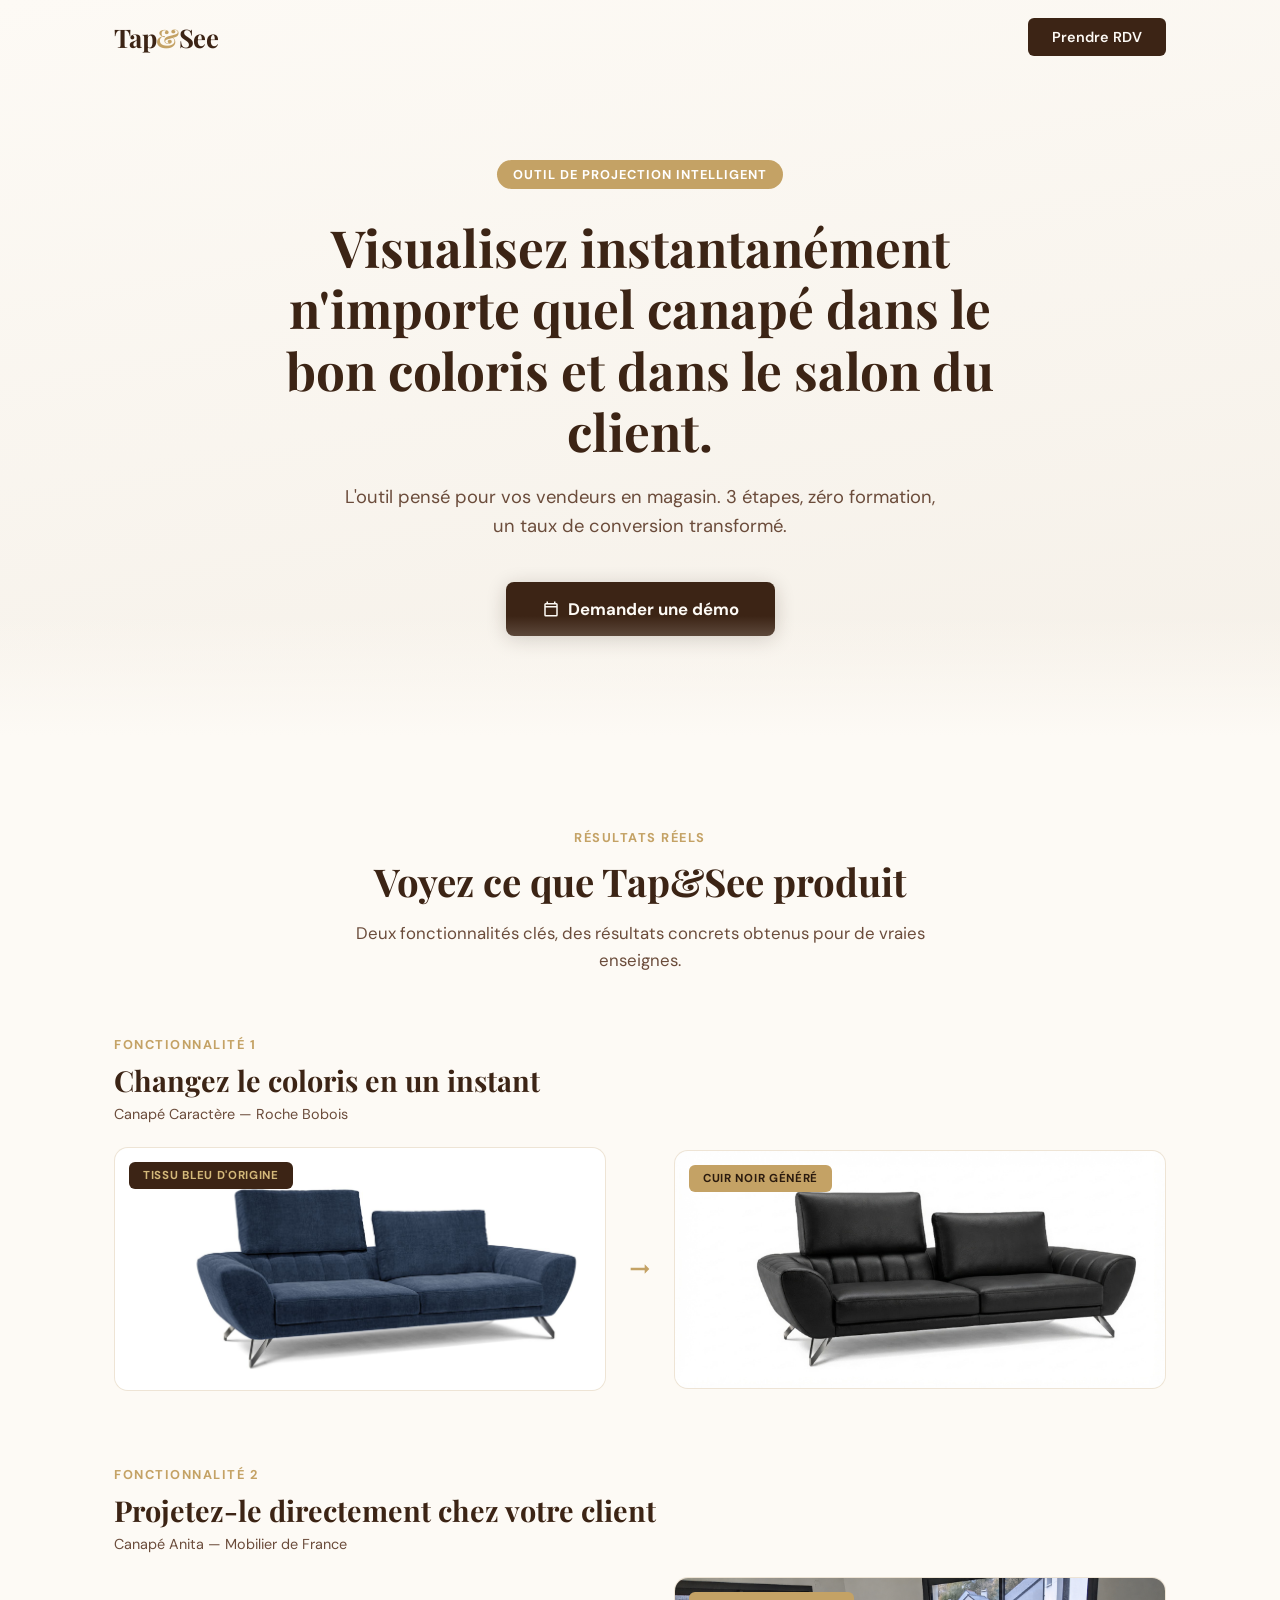
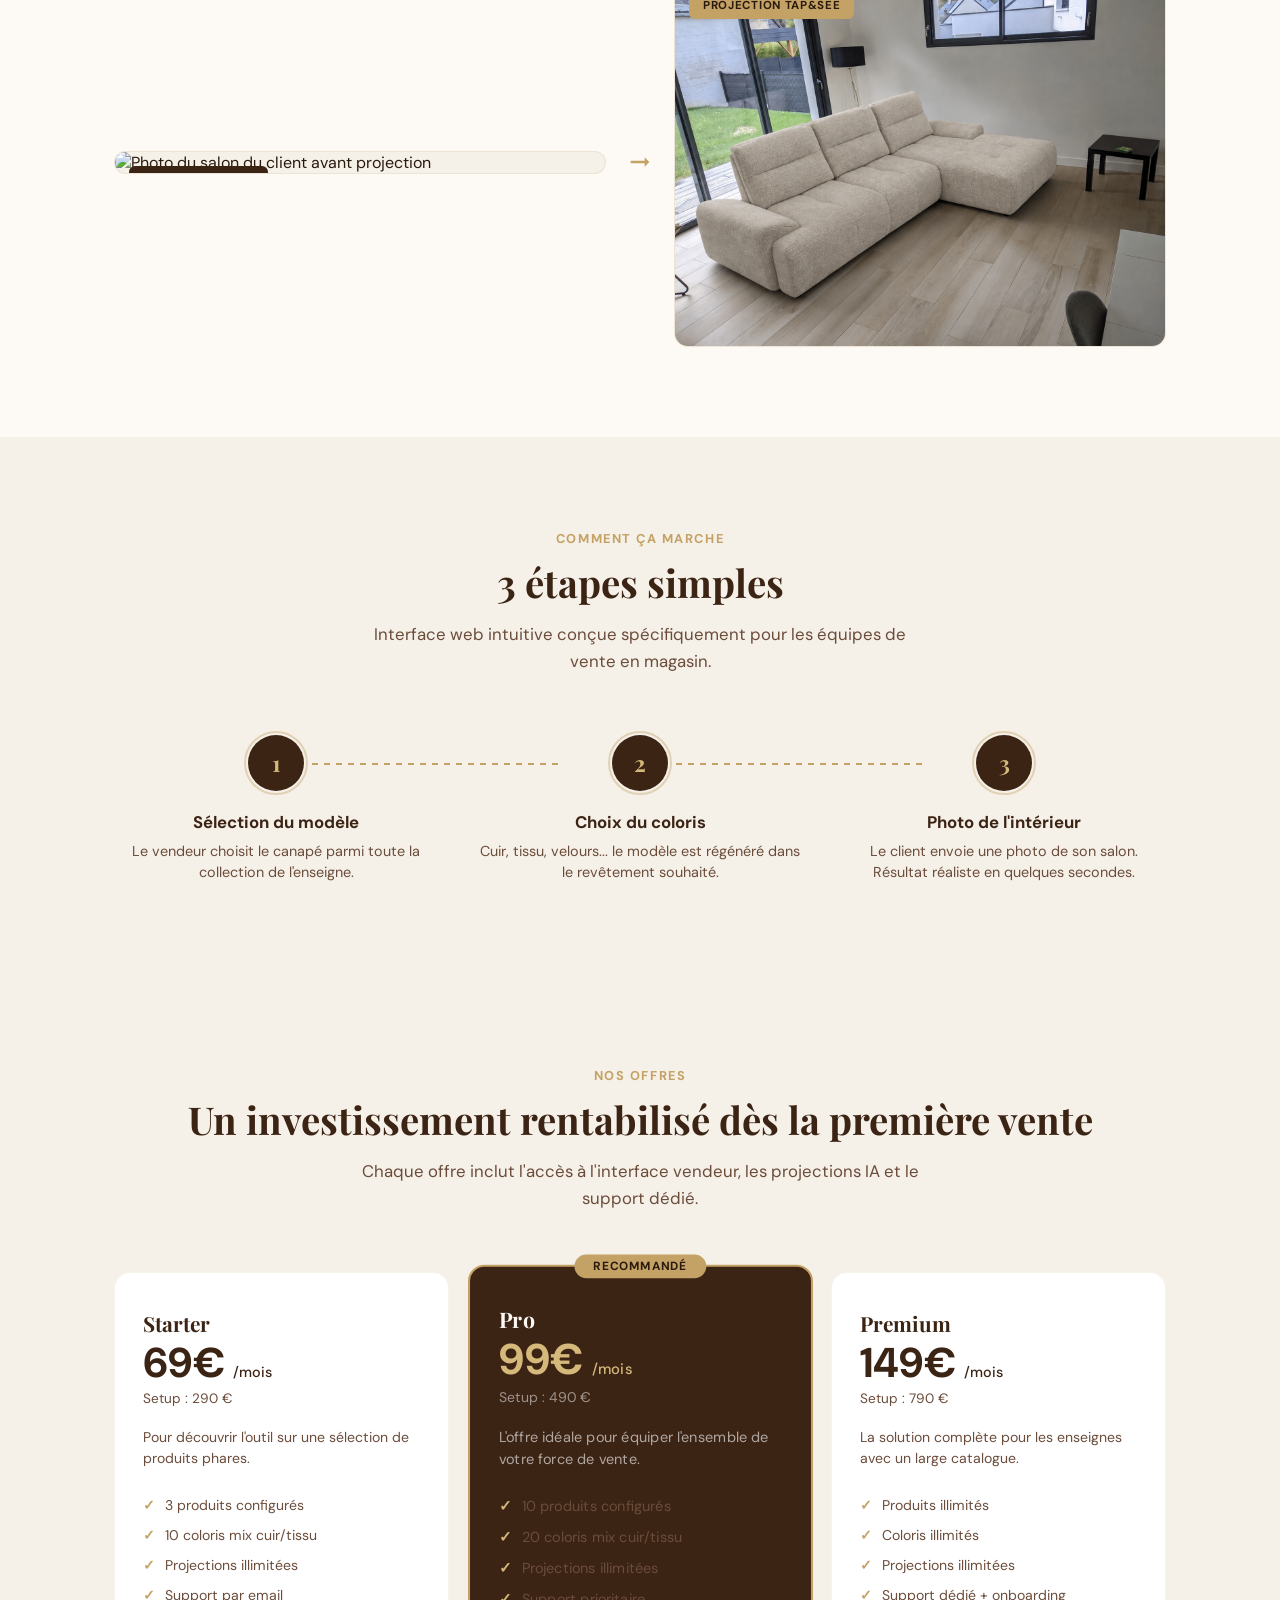
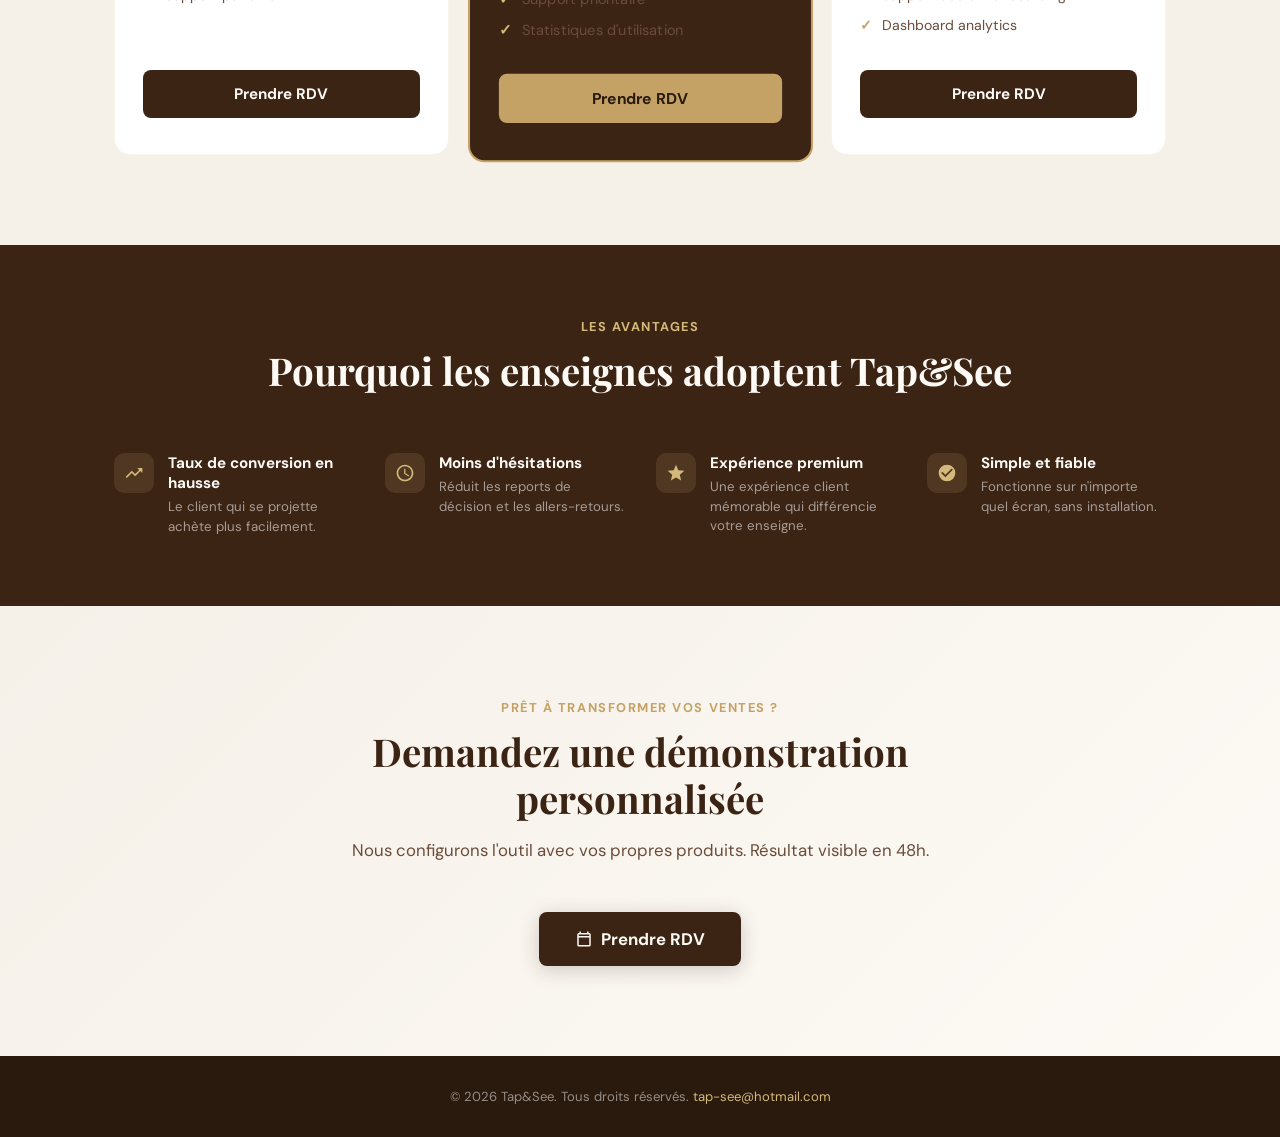
==== index.html @ 858fb3ce "delte arrow" ====
<!DOCTYPE html>
<html lang="fr">
<head>
<meta charset="UTF-8">
<meta name="viewport" content="width=device-width, initial-scale=1.0">
<title>Tap&See — Visualisation canapé en temps réel</title>
<link href="https://fonts.googleapis.com/css2?family=Playfair+Display:wght@400;600;700&family=DM+Sans:wght@400;500;600;700&display=swap" rel="stylesheet">
<style>
*,*::before,*::after{margin:0;padding:0;box-sizing:border-box}
:root{
  --brown-dark:#2A1A0E;
  --brown:#3C2415;
  --brown-mid:#6B4C3B;
  --gold:#C4A265;
  --gold-light:#D4B97A;
  --beige:#F5F0E8;
  --cream:#FDFAF5;
  --white:#fff;
}
html{scroll-behavior:smooth;font-size:16px}
body{font-family:'DM Sans',sans-serif;color:var(--brown-dark);background:var(--cream);overflow-x:hidden}

/* ── UTILITIES ── */
.container{max-width:1100px;margin:0 auto;padding:0 24px}
.reveal{opacity:0;transform:translateY(40px);transition:opacity .7s ease,transform .7s ease}
.reveal.visible{opacity:1;transform:translateY(0)}

/* ── HEADER / NAV ── */
header{position:fixed;top:0;left:0;width:100%;z-index:100;padding:18px 0;transition:background .3s,box-shadow .3s}
header.scrolled{background:rgba(253,250,245,.95);backdrop-filter:blur(8px);box-shadow:0 2px 20px rgba(42,26,14,.08)}
header .container{display:flex;align-items:center;justify-content:space-between}
.logo{font-family:'Playfair Display',serif;font-size:1.6rem;font-weight:700;color:var(--brown);letter-spacing:-.02em}
.logo span{color:var(--gold)}
header .cta-nav{background:var(--brown);color:var(--cream);padding:10px 24px;border-radius:6px;text-decoration:none;font-weight:600;font-size:.9rem;transition:background .25s,transform .25s}
header .cta-nav:hover{background:var(--brown-mid);transform:translateY(-1px)}

/* ── HERO ── */
.hero{padding:160px 0 100px;text-align:center;background:linear-gradient(170deg,var(--cream) 0%,var(--beige) 100%);position:relative;overflow:hidden}
.hero::after{content:'';position:absolute;bottom:0;left:0;width:100%;height:120px;background:linear-gradient(to bottom,transparent,var(--cream))}
.hero h1{font-family:'Playfair Display',serif;font-size:clamp(2rem,5vw,3.2rem);font-weight:700;color:var(--brown);max-width:800px;margin:0 auto 20px;line-height:1.2}
.hero p{font-size:1.15rem;color:var(--brown-mid);max-width:600px;margin:0 auto 40px;line-height:1.6}
.hero .badge{display:inline-block;background:var(--gold);color:var(--white);padding:6px 16px;border-radius:20px;font-size:.8rem;font-weight:700;letter-spacing:.08em;text-transform:uppercase;margin-bottom:28px}
.btn-primary{display:inline-flex;align-items:center;gap:8px;background:var(--brown);color:var(--cream);padding:16px 36px;border-radius:8px;text-decoration:none;font-weight:700;font-size:1.05rem;transition:all .3s;box-shadow:0 4px 20px rgba(42,26,14,.2)}
.btn-primary:hover{background:var(--gold);color:var(--brown-dark);transform:translateY(-2px);box-shadow:0 8px 30px rgba(196,162,101,.3)}
.btn-primary svg{width:18px;height:18px;fill:currentColor}

/* ── SECTION SHARED ── */
section{padding:90px 0}
.section-label{display:inline-block;color:var(--gold);font-weight:700;font-size:.8rem;letter-spacing:.12em;text-transform:uppercase;margin-bottom:12px}
.section-title{font-family:'Playfair Display',serif;font-size:clamp(1.6rem,3.5vw,2.4rem);font-weight:700;color:var(--brown);margin-bottom:16px;line-height:1.2}
.section-subtitle{color:var(--brown-mid);font-size:1.05rem;max-width:580px;line-height:1.6}
.section-head{text-align:center;margin-bottom:60px}
.section-head .section-subtitle{margin:0 auto}

/* ── STEPS ── */
.steps{background:var(--beige)}
.steps-grid{display:grid;grid-template-columns:repeat(auto-fit,minmax(240px,1fr));gap:40px;counter-reset:step}
.step{text-align:center;position:relative}
.step-number{width:56px;height:56px;border-radius:50%;background:var(--brown);color:var(--gold-light);font-family:'Playfair Display',serif;font-size:1.4rem;font-weight:700;display:flex;align-items:center;justify-content:center;margin:0 auto 20px;position:relative}
.step-number::after{content:'';position:absolute;inset:-4px;border-radius:50%;border:2px solid var(--gold);opacity:.4}
.step h3{font-size:1.05rem;font-weight:700;color:var(--brown);margin-bottom:8px}
.step p{color:var(--brown-mid);font-size:.9rem;line-height:1.5}
.step-connector{display:none}
@media(min-width:768px){
  .step-connector{display:block;position:absolute;top:28px;left:calc(50% + 36px);width:calc(100% - 72px);height:2px;background:repeating-linear-gradient(90deg,var(--gold),var(--gold) 6px,transparent 6px,transparent 12px)}
  .step:last-child .step-connector{display:none}
}

/* ── SHOWCASE ── */
.showcase{background:var(--cream)}
.showcase-block{margin-bottom:72px}
.showcase-block:last-child{margin-bottom:0}
.showcase-block-label{display:inline-block;color:var(--gold);font-weight:700;font-size:.8rem;letter-spacing:.12em;text-transform:uppercase;margin-bottom:8px}
.showcase-block-title{font-family:'Playfair Display',serif;font-size:clamp(1.3rem,2.5vw,1.8rem);font-weight:700;color:var(--brown);margin-bottom:6px}
.showcase-block-model{font-size:.9rem;color:var(--brown-mid);margin-bottom:24px}
.showcase-pair{display:grid;grid-template-columns:1fr auto 1fr;gap:0;align-items:center}
@media(max-width:700px){.showcase-pair{grid-template-columns:1fr;gap:16px}}
.showcase-img-wrap{border-radius:14px;overflow:hidden;background:var(--beige);position:relative;border:1px solid rgba(196,162,101,.15)}
.showcase-img-wrap img{width:100%;height:100%;object-fit:cover;display:block}
.showcase-img-wrap .stag{position:absolute;top:14px;left:14px;padding:6px 14px;border-radius:6px;font-size:.72rem;font-weight:700;letter-spacing:.06em;text-transform:uppercase}
.stag.before{background:var(--brown);color:var(--gold-light)}
.stag.after{background:var(--gold);color:var(--brown-dark)}
.showcase-arrow{display:flex;flex-direction:column;align-items:center;justify-content:center;padding:0 20px;color:var(--gold);font-weight:700;font-size:.75rem;letter-spacing:.08em;text-transform:uppercase;gap:6px}
.showcase-arrow svg{width:28px;height:28px;fill:var(--gold)}
@media(max-width:700px){.showcase-arrow{flex-direction:row;padding:0}.showcase-arrow svg{width:20px;height:20px}}

/* ── PRICING ── */
.pricing{background:var(--beige)}
.pricing-grid{display:grid;grid-template-columns:repeat(auto-fit,minmax(280px,1fr));gap:24px;align-items:stretch}
.price-card{background:var(--white);border-radius:16px;padding:36px 28px;border:1px solid rgba(196,162,101,.12);display:flex;flex-direction:column;transition:transform .35s,box-shadow .35s}
.price-card:hover{transform:translateY(-4px);box-shadow:0 12px 40px rgba(42,26,14,.08)}
.price-card.featured{background:var(--brown);color:var(--cream);border:2px solid var(--gold);position:relative;transform:scale(1.03)}
.price-card.featured:hover{transform:scale(1.03) translateY(-4px)}
.price-card.featured .price-tag{color:var(--gold-light)}
.price-card.featured .price-name{color:var(--cream)}
.price-card.featured .price-desc{color:rgba(255,255,255,.6)}
.price-card.featured .price-feat{color:rgba(255,255,255,.8)}
.price-card.featured .price-feat li::before{color:var(--gold-light)}
.price-card.featured .btn-price{background:var(--gold);color:var(--brown-dark)}
.price-card.featured .btn-price:hover{background:var(--gold-light)}
.featured-badge{position:absolute;top:-12px;left:50%;transform:translateX(-50%);background:var(--gold);color:var(--brown-dark);padding:4px 18px;border-radius:20px;font-size:.72rem;font-weight:700;letter-spacing:.08em;text-transform:uppercase;white-space:nowrap}
.price-name{font-family:'Playfair Display',serif;font-size:1.3rem;font-weight:700;color:var(--brown);margin-bottom:6px}
.price-tag{font-size:2.6rem;font-weight:700;color:var(--brown);line-height:1}
.price-tag small{font-size:.9rem;font-weight:500}
.price-setup{font-size:.85rem;color:var(--brown-mid);margin:6px 0 20px}
.price-card.featured .price-setup{color:rgba(255,255,255,.5)}
.price-desc{font-size:.88rem;color:var(--brown-mid);margin-bottom:20px;line-height:1.5}
.price-feat{list-style:none;margin-bottom:28px;flex:1}
.price-feat li{padding:6px 0;font-size:.88rem;color:var(--brown-mid);position:relative;padding-left:22px}
.price-feat li::before{content:'✓';position:absolute;left:0;color:var(--gold);font-weight:700}
.btn-price{display:block;text-align:center;padding:14px;border-radius:8px;background:var(--brown);color:var(--cream);text-decoration:none;font-weight:700;font-size:.95rem;transition:all .25s}
.btn-price:hover{background:var(--brown-mid);transform:translateY(-1px)}

/* ── ADVANTAGES ── */
.advantages{background:var(--brown);color:var(--cream);padding:70px 0}
.adv-grid{display:grid;grid-template-columns:repeat(auto-fit,minmax(220px,1fr));gap:32px}
.adv-item{display:flex;align-items:flex-start;gap:14px}
.adv-icon{width:40px;height:40px;border-radius:10px;background:rgba(196,162,101,.15);display:flex;align-items:center;justify-content:center;flex-shrink:0}
.adv-icon svg{width:20px;height:20px;fill:var(--gold-light)}
.adv-item h4{font-size:.95rem;font-weight:700;color:var(--cream);margin-bottom:4px}
.adv-item p{font-size:.83rem;color:rgba(255,255,255,.55);line-height:1.5}

/* ── FINAL CTA ── */
.final-cta{background:linear-gradient(135deg,var(--beige),var(--cream));text-align:center;padding:90px 0}
.final-cta .section-title{max-width:600px;margin:0 auto 16px}
.final-cta .section-subtitle{margin:0 auto 36px}

/* ── FOOTER ── */
footer{background:var(--brown-dark);color:rgba(255,255,255,.5);text-align:center;padding:32px 0;font-size:.82rem}
footer a{color:var(--gold-light);text-decoration:none}

/* ── FLOATING BTN ── */
.floating-cta{position:fixed;bottom:28px;right:28px;z-index:99;background:var(--gold);color:var(--brown-dark);width:60px;height:60px;border-radius:50%;display:flex;align-items:center;justify-content:center;box-shadow:0 4px 20px rgba(196,162,101,.4);cursor:pointer;transition:transform .3s,box-shadow .3s;text-decoration:none}
.floating-cta:hover{transform:scale(1.1);box-shadow:0 6px 28px rgba(196,162,101,.5)}
.floating-cta svg{width:26px;height:26px;fill:var(--brown-dark)}
.floating-cta .tooltip{position:absolute;right:72px;background:var(--brown);color:var(--cream);padding:8px 16px;border-radius:8px;font-size:.8rem;font-weight:600;white-space:nowrap;opacity:0;pointer-events:none;transition:opacity .3s}
.floating-cta:hover .tooltip{opacity:1}

/* ── RESPONSIVE ── */
@media(max-width:600px){
  section{padding:60px 0}
  .hero{padding:130px 0 70px}
  .pricing-grid{gap:16px}
  .price-card.featured{transform:none}
  .price-card.featured:hover{transform:translateY(-4px)}
  .floating-cta{bottom:18px;right:18px;width:52px;height:52px}
}

/* ── COUNTER ANIMATION ── */
.counter{font-family:'Playfair Display',serif;font-size:2.4rem;font-weight:700;color:var(--gold)}
</style>
</head>
<body>

<!-- HEADER -->
<header id="header">
  <div class="container">
    <div class="logo">Tap<span>&</span>See</div>
    <a href="https://calendar.app.google/vFrF2saRTZQcN5Yn8" target="_blank" class="cta-nav">Prendre RDV</a>
  </div>
</header>

<!-- HERO -->
<section class="hero">
  <div class="container">
    <div class="badge">Outil de projection intelligent</div>
    <h1>Visualisez instantanément n'importe quel canapé dans le bon coloris et dans le salon du client.</h1>
    <p>L'outil pensé pour vos vendeurs en magasin. 3 étapes, zéro formation, un taux de conversion transformé.</p>
    <a href="https://calendar.app.google/vFrF2saRTZQcN5Yn8" target="_blank" class="btn-primary">
      <svg viewBox="0 0 24 24"><path d="M19 4h-1V2h-2v2H8V2H6v2H5a2 2 0 00-2 2v14a2 2 0 002 2h14a2 2 0 002-2V6a2 2 0 00-2-2zm0 16H5V10h14v10zm0-12H5V6h14v2z"/></svg>
      Demander une démo
    </a>
  </div>
</section>

<!-- SHOWCASE -->
<section class="showcase" id="exemple">
  <div class="container">
    <div class="section-head reveal">
      <div class="section-label">Résultats réels</div>
      <h2 class="section-title">Voyez ce que Tap&See produit</h2>
      <p class="section-subtitle">Deux fonctionnalités clés, des résultats concrets obtenus pour de vraies enseignes.</p>
    </div>

    <!-- Bloc 1 — Changement de coloris -->
    <div class="showcase-block reveal">
      <div class="showcase-block-label">Fonctionnalité 1</div>
      <div class="showcase-block-title">Changez le coloris en un instant</div>
      <div class="showcase-block-model">Canapé Caractère — Roche Bobois</div>
      <div class="showcase-pair">
        <div class="showcase-img-wrap">
          <div class="stag before">Tissu bleu d'origine</div>
          <img src="caractere original.png" alt="Canapé Caractère Roche Bobois en tissu bleu marine">
        </div>
        <div class="showcase-arrow">
          <svg viewBox="0 0 24 24"><path d="M16.01 11H4v2h12.01v3L20 12l-3.99-4v3z"/></svg>
        </div>
        <div class="showcase-img-wrap">
          <div class="stag after">Cuir noir généré</div>
          <img src="caractère cuir noir.jpg" alt="Canapé Caractère Roche Bobois transformé en cuir noir par Tap&See">
        </div>
      </div>
    </div>

    <!-- Bloc 2 — Projection salon -->
    <div class="showcase-block reveal">
      <div class="showcase-block-label">Fonctionnalité 2</div>
      <div class="showcase-block-title">Projetez-le directement chez votre client</div>
      <div class="showcase-block-model">Canapé Anita — Mobilier de France</div>
      <div class="showcase-pair">
        <div class="showcase-img-wrap">
          <div class="stag before">Photo du client</div>
          <img src="original-client.jpg" alt="Photo du salon du client avant projection">
        </div>
        <div class="showcase-arrow">
          <svg viewBox="0 0 24 24"><path d="M16.01 11H4v2h12.01v3L20 12l-3.99-4v3z"/></svg>
        </div>
        <div class="showcase-img-wrap">
          <div class="stag after">Projection Tap&See</div>
          <img src="anita-projection.png" alt="Canapé Anita Mobilier de France projeté dans le salon du client par Tap&See">
        </div>
      </div>
    </div>
  </div>
</section>

<!-- STEPS -->
<section class="steps" id="etapes">
  <div class="container">
    <div class="section-head reveal">
      <div class="section-label">Comment ça marche</div>
      <h2 class="section-title">3 étapes simples</h2>
      <p class="section-subtitle">Interface web intuitive conçue spécifiquement pour les équipes de vente en magasin.</p>
    </div>
    <div class="steps-grid">
      <div class="step reveal">
        <div class="step-number">1</div>
        <div class="step-connector"></div>
        <h3>Sélection du modèle</h3>
        <p>Le vendeur choisit le canapé parmi toute la collection de l'enseigne.</p>
      </div>
      <div class="step reveal">
        <div class="step-number">2</div>
        <div class="step-connector"></div>
        <h3>Choix du coloris</h3>
        <p>Cuir, tissu, velours... le modèle est régénéré dans le revêtement souhaité.</p>
      </div>
      <div class="step reveal">
        <div class="step-number">3</div>
        <h3>Photo de l'intérieur</h3>
        <p>Le client envoie une photo de son salon. Résultat réaliste en quelques secondes.</p>
      </div>
    </div>
  </div>
</section>

<!-- PRICING -->
<section class="pricing" id="offres">
  <div class="container">
    <div class="section-head reveal">
      <div class="section-label">Nos offres</div>
      <h2 class="section-title">Un investissement rentabilisé dès la première vente</h2>
      <p class="section-subtitle">Chaque offre inclut l'accès à l'interface vendeur, les projections IA et le support dédié.</p>
    </div>
    <div class="pricing-grid">
      <!-- Starter -->
      <div class="price-card reveal">
        <div class="price-name">Starter</div>
        <div class="price-tag">69€ <small>/mois</small></div>
        <div class="price-setup">Setup : 290 €</div>
        <p class="price-desc">Pour découvrir l'outil sur une sélection de produits phares.</p>
        <ul class="price-feat">
          <li>3 produits configurés</li>
          <li>10 coloris mix cuir/tissu</li>
          <li>Projections illimitées</li>
          <li>Support par email</li>
        </ul>
        <a href="https://calendar.app.google/vFrF2saRTZQcN5Yn8" target="_blank" class="btn-price">Prendre RDV</a>
      </div>
      <!-- Pro -->
      <div class="price-card featured reveal">
        <div class="featured-badge">Recommandé</div>
        <div class="price-name">Pro</div>
        <div class="price-tag">99€ <small>/mois</small></div>
        <div class="price-setup">Setup : 490 €</div>
        <p class="price-desc">L'offre idéale pour équiper l'ensemble de votre force de vente.</p>
        <ul class="price-feat">
          <li>10 produits configurés</li>
          <li>20 coloris mix cuir/tissu</li>
          <li>Projections illimitées</li>
          <li>Support prioritaire</li>
          <li>Statistiques d'utilisation</li>
        </ul>
        <a href="https://calendar.app.google/vFrF2saRTZQcN5Yn8" target="_blank" class="btn-price">Prendre RDV</a>
      </div>
      <!-- Premium -->
      <div class="price-card reveal">
        <div class="price-name">Premium</div>
        <div class="price-tag">149€ <small>/mois</small></div>
        <div class="price-setup">Setup : 790 €</div>
        <p class="price-desc">La solution complète pour les enseignes avec un large catalogue.</p>
        <ul class="price-feat">
          <li>Produits illimités</li>
          <li>Coloris illimités</li>
          <li>Projections illimitées</li>
          <li>Support dédié + onboarding</li>
          <li>Dashboard analytics</li>
        </ul>
        <a href="https://calendar.app.google/vFrF2saRTZQcN5Yn8" target="_blank" class="btn-price">Prendre RDV</a>
      </div>
    </div>
  </div>
</section>

<!-- ADVANTAGES -->
<section class="advantages">
  <div class="container">
    <div class="section-head reveal">
      <div class="section-label" style="color:var(--gold-light)">Les avantages</div>
      <h2 class="section-title" style="color:var(--cream)">Pourquoi les enseignes adoptent Tap&See</h2>
    </div>
    <div class="adv-grid">
      <div class="adv-item reveal">
        <div class="adv-icon"><svg viewBox="0 0 24 24"><path d="M16 6l2.29 2.29-4.88 4.88-4-4L2 16.59 3.41 18l6-6 4 4 6.3-6.29L22 12V6h-6z"/></svg></div>
        <div><h4>Taux de conversion en hausse</h4><p>Le client qui se projette achète plus facilement.</p></div>
      </div>
      <div class="adv-item reveal">
        <div class="adv-icon"><svg viewBox="0 0 24 24"><path d="M11.99 2C6.47 2 2 6.48 2 12s4.47 10 9.99 10C17.52 22 22 17.52 22 12S17.52 2 11.99 2zM12 20c-4.42 0-8-3.58-8-8s3.58-8 8-8 8 3.58 8 8-3.58 8-8 8zm.5-13H11v6l5.25 3.15.75-1.23-4.5-2.67V7z"/></svg></div>
        <div><h4>Moins d'hésitations</h4><p>Réduit les reports de décision et les allers-retours.</p></div>
      </div>
      <div class="adv-item reveal">
        <div class="adv-icon"><svg viewBox="0 0 24 24"><path d="M12 17.27L18.18 21l-1.64-7.03L22 9.24l-7.19-.61L12 2 9.19 8.63 2 9.24l5.46 4.73L5.82 21z"/></svg></div>
        <div><h4>Expérience premium</h4><p>Une expérience client mémorable qui différencie votre enseigne.</p></div>
      </div>
      <div class="adv-item reveal">
        <div class="adv-icon"><svg viewBox="0 0 24 24"><path d="M12 2a10 10 0 100 20 10 10 0 000-20zm-2 15l-5-5 1.41-1.41L10 14.17l7.59-7.59L19 8l-9 9z"/></svg></div>
        <div><h4>Simple et fiable</h4><p>Fonctionne sur n'importe quel écran, sans installation.</p></div>
      </div>
    </div>
  </div>
</section>

<!-- FINAL CTA -->
<section class="final-cta">
  <div class="container reveal">
    <div class="section-label">Prêt à transformer vos ventes ?</div>
    <h2 class="section-title">Demandez une démonstration personnalisée</h2>
    <p class="section-subtitle">Nous configurons l'outil avec vos propres produits. Résultat visible en 48h.</p>
    <a href="https://calendar.app.google/vFrF2saRTZQcN5Yn8" target="_blank" class="btn-primary" style="margin-top:12px">
      <svg viewBox="0 0 24 24"><path d="M19 4h-1V2h-2v2H8V2H6v2H5a2 2 0 00-2 2v14a2 2 0 002 2h14a2 2 0 002-2V6a2 2 0 00-2-2zm0 16H5V10h14v10zm0-12H5V6h14v2z"/></svg>
      Prendre RDV
    </a>
  </div>
</section>

<!-- FOOTER -->
<footer>
  <div class="container">
    <p>© 2026 Tap&See. Tous droits réservés. <a href="mailto:tap-see@hotmail.com">tap-see@hotmail.com</a></p>
  </div>
</footer>

<!-- FLOATING CTA -->
<a href="https://calendar.app.google/vFrF2saRTZQcN5Yn8" target="_blank" class="floating-cta" id="floatingCta">
  <svg viewBox="0 0 24 24"><path d="M19 4h-1V2h-2v2H8V2H6v2H5a2 2 0 00-2 2v14a2 2 0 002 2h14a2 2 0 002-2V6a2 2 0 00-2-2zm0 16H5V10h14v10zm-7-7h5v5h-5v-5z"/></svg>
  <span class="tooltip">Prendre RDV</span>
</a>

<script>
// ── Header scroll effect ──
const header = document.getElementById('header');
window.addEventListener('scroll', () => {
  header.classList.toggle('scrolled', window.scrollY > 40);
});

// ── Reveal on scroll ──
const revealEls = document.querySelectorAll('.reveal');
const revealObserver = new IntersectionObserver((entries) => {
  entries.forEach((entry, i) => {
    if (entry.isIntersecting) {
      setTimeout(() => entry.target.classList.add('visible'), i * 80);
      revealObserver.unobserve(entry.target);
    }
  });
}, { threshold: 0.15 });
revealEls.forEach(el => revealObserver.observe(el));

// ── Floating CTA show after scroll ──
const floatingCta = document.getElementById('floatingCta');
floatingCta.style.opacity = '0';
floatingCta.style.transform = 'scale(0.7)';
floatingCta.style.transition = 'opacity .4s, transform .4s';
window.addEventListener('scroll', () => {
  if (window.scrollY > 500) {
    floatingCta.style.opacity = '1';
    floatingCta.style.transform = 'scale(1)';
  } else {
    floatingCta.style.opacity = '0';
    floatingCta.style.transform = 'scale(0.7)';
  }
});
</script>
</body>
</html>
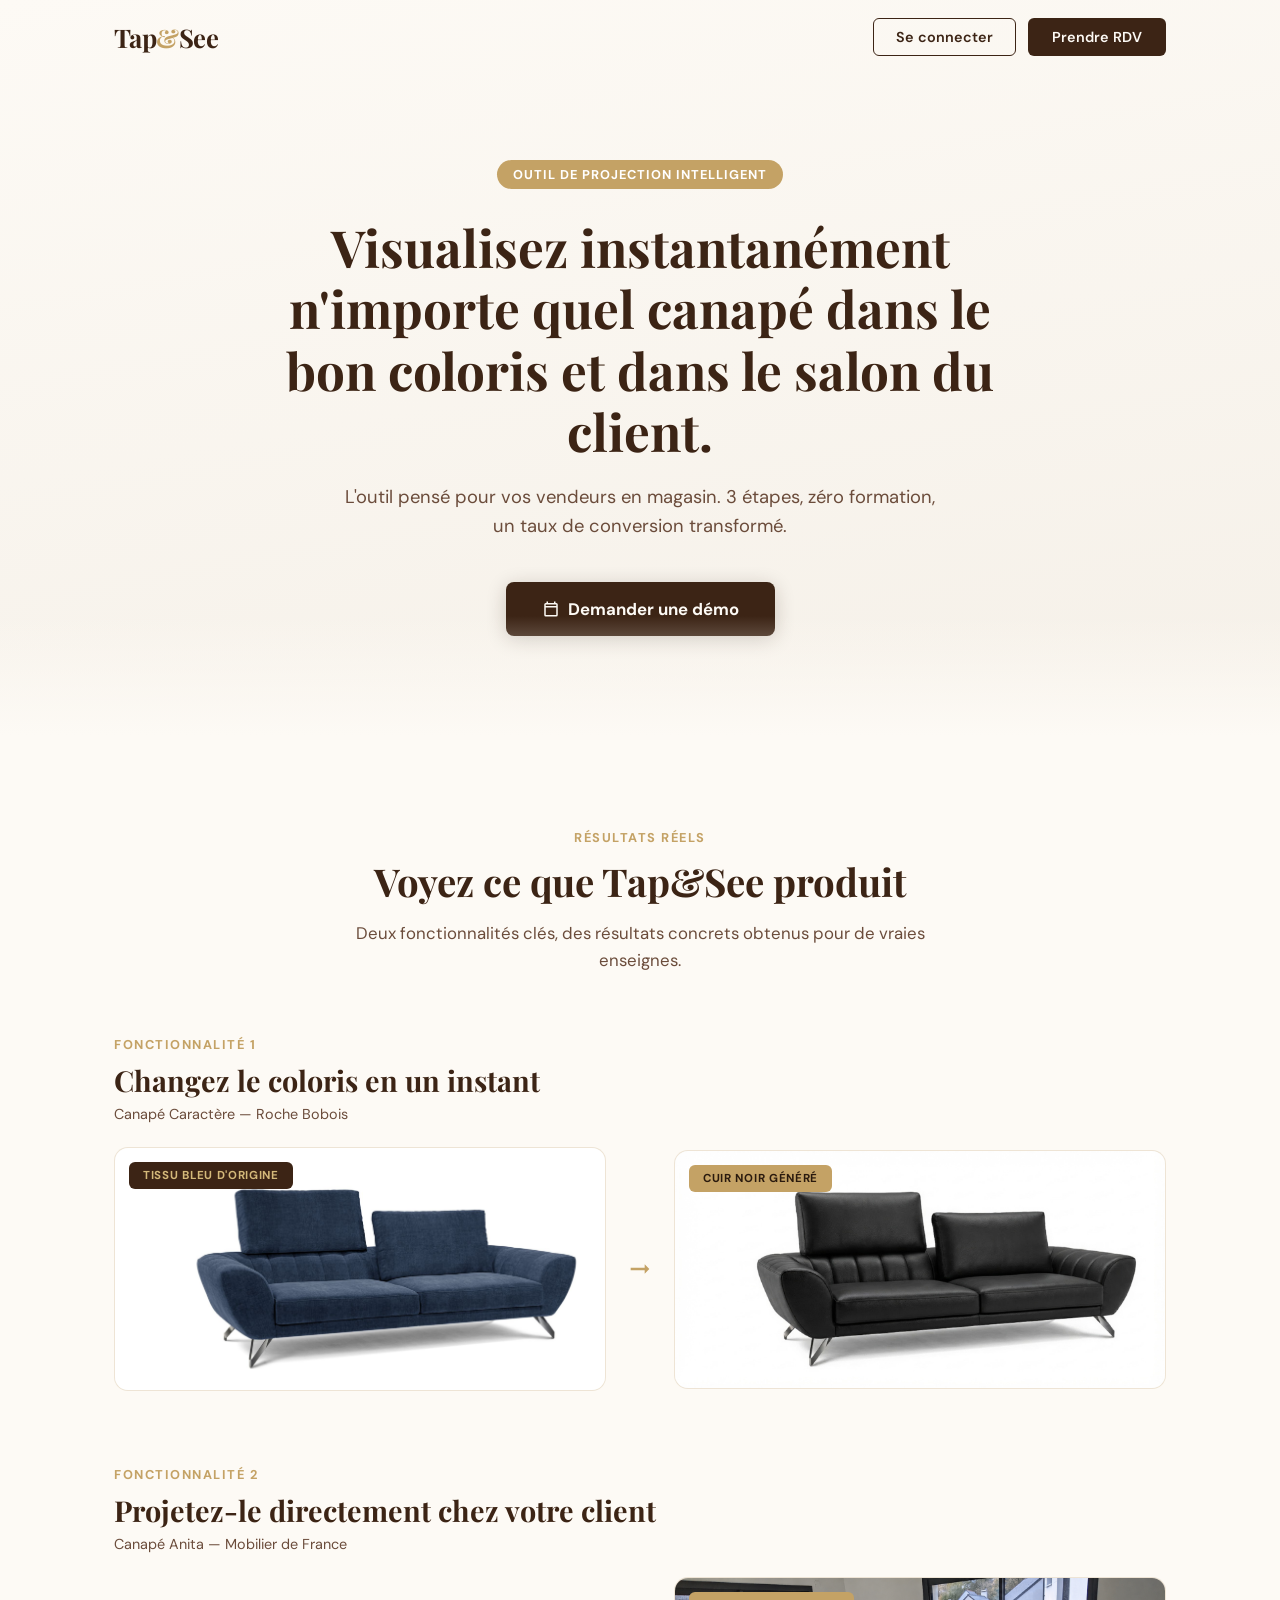
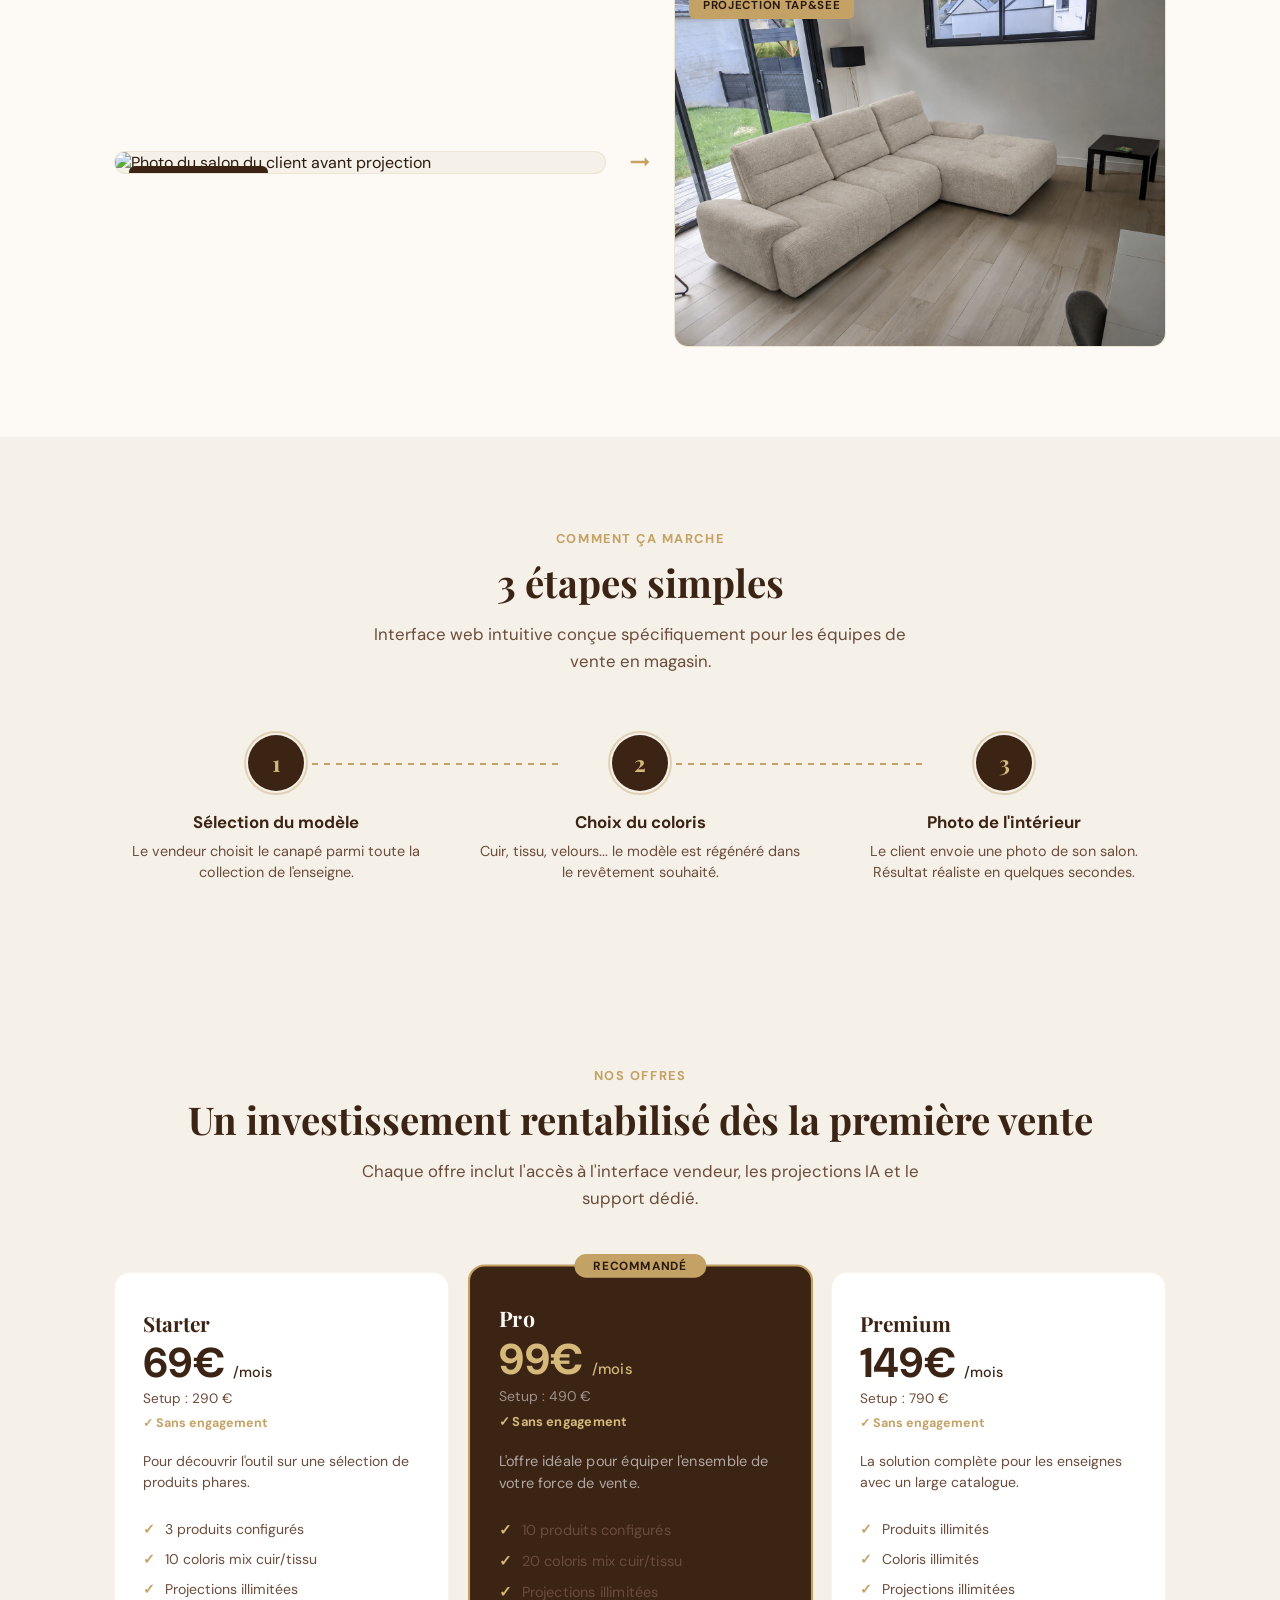
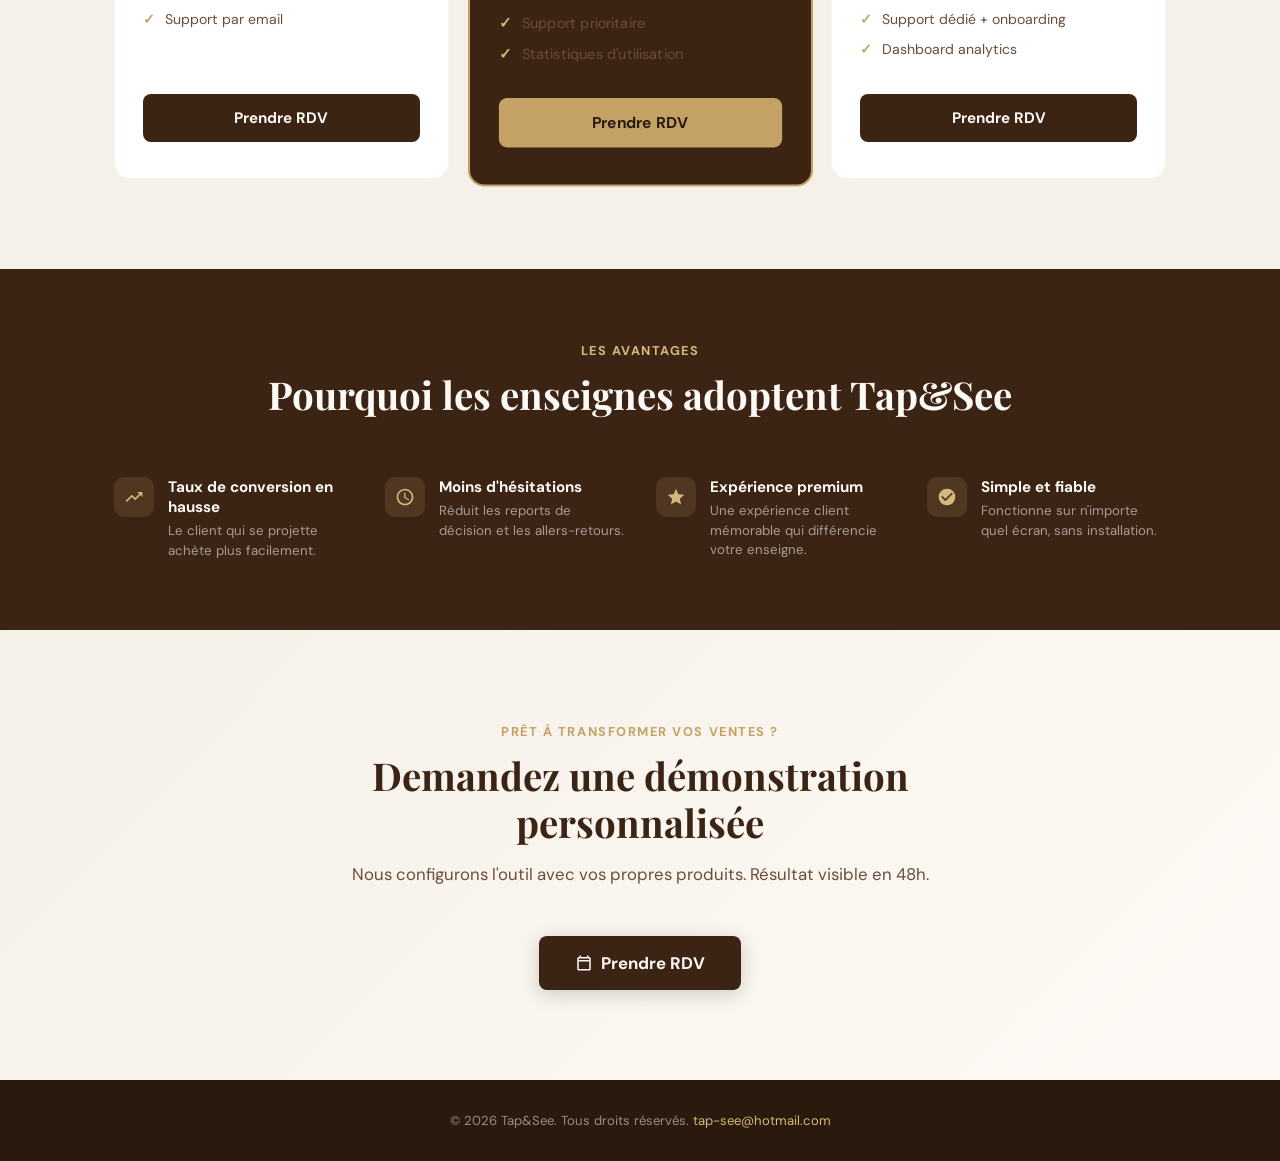
==== commit fe18f487: "adding button login" ====
--- a/index.html
+++ b/index.html
@@ -31,6 +31,9 @@
 header .container{display:flex;align-items:center;justify-content:space-between}
 .logo{font-family:'Playfair Display',serif;font-size:1.6rem;font-weight:700;color:var(--brown);letter-spacing:-.02em}
 .logo span{color:var(--gold)}
+header .nav-actions{display:flex;align-items:center;gap:12px}
+header .cta-login{border:1.5px solid var(--brown);color:var(--brown);padding:9px 22px;border-radius:6px;text-decoration:none;font-weight:600;font-size:.9rem;transition:background .25s,color .25s,transform .25s;background:transparent}
+header .cta-login:hover{background:var(--brown);color:var(--cream);transform:translateY(-1px)}
 header .cta-nav{background:var(--brown);color:var(--cream);padding:10px 24px;border-radius:6px;text-decoration:none;font-weight:600;font-size:.9rem;transition:background .25s,transform .25s}
 header .cta-nav:hover{background:var(--brown-mid);transform:translateY(-1px)}
 
@@ -102,8 +105,10 @@
 .price-name{font-family:'Playfair Display',serif;font-size:1.3rem;font-weight:700;color:var(--brown);margin-bottom:6px}
 .price-tag{font-size:2.6rem;font-weight:700;color:var(--brown);line-height:1}
 .price-tag small{font-size:.9rem;font-weight:500}
-.price-setup{font-size:.85rem;color:var(--brown-mid);margin:6px 0 20px}
+.price-setup{font-size:.85rem;color:var(--brown-mid);margin:6px 0 8px}
 .price-card.featured .price-setup{color:rgba(255,255,255,.5)}
+.price-no-commit{font-size:.78rem;color:var(--gold);font-weight:700;margin-bottom:20px;display:flex;align-items:center;gap:4px}
+.price-card.featured .price-no-commit{color:var(--gold-light)}
 .price-desc{font-size:.88rem;color:var(--brown-mid);margin-bottom:20px;line-height:1.5}
 .price-feat{list-style:none;margin-bottom:28px;flex:1}
 .price-feat li{padding:6px 0;font-size:.88rem;color:var(--brown-mid);position:relative;padding-left:22px}
@@ -156,7 +161,10 @@
 <header id="header">
   <div class="container">
     <div class="logo">Tap<span>&</span>See</div>
-    <a href="https://calendar.app.google/vFrF2saRTZQcN5Yn8" target="_blank" class="cta-nav">Prendre RDV</a>
+    <div class="nav-actions">
+      <a href="https://tap-see-app.pages.dev/" target="_blank" class="cta-login">Se connecter</a>
+      <a href="https://calendar.app.google/vFrF2saRTZQcN5Yn8" target="_blank" class="cta-nav">Prendre RDV</a>
+    </div>
   </div>
 </header>
 
@@ -268,6 +276,7 @@
         <div class="price-name">Starter</div>
         <div class="price-tag">69€ <small>/mois</small></div>
         <div class="price-setup">Setup : 290 €</div>
+        <div class="price-no-commit">✓ Sans engagement</div>
         <p class="price-desc">Pour découvrir l'outil sur une sélection de produits phares.</p>
         <ul class="price-feat">
           <li>3 produits configurés</li>
@@ -283,6 +292,7 @@
         <div class="price-name">Pro</div>
         <div class="price-tag">99€ <small>/mois</small></div>
         <div class="price-setup">Setup : 490 €</div>
+        <div class="price-no-commit">✓ Sans engagement</div>
         <p class="price-desc">L'offre idéale pour équiper l'ensemble de votre force de vente.</p>
         <ul class="price-feat">
           <li>10 produits configurés</li>
@@ -298,6 +308,7 @@
         <div class="price-name">Premium</div>
         <div class="price-tag">149€ <small>/mois</small></div>
         <div class="price-setup">Setup : 790 €</div>
+        <div class="price-no-commit">✓ Sans engagement</div>
         <p class="price-desc">La solution complète pour les enseignes avec un large catalogue.</p>
         <ul class="price-feat">
           <li>Produits illimités</li>
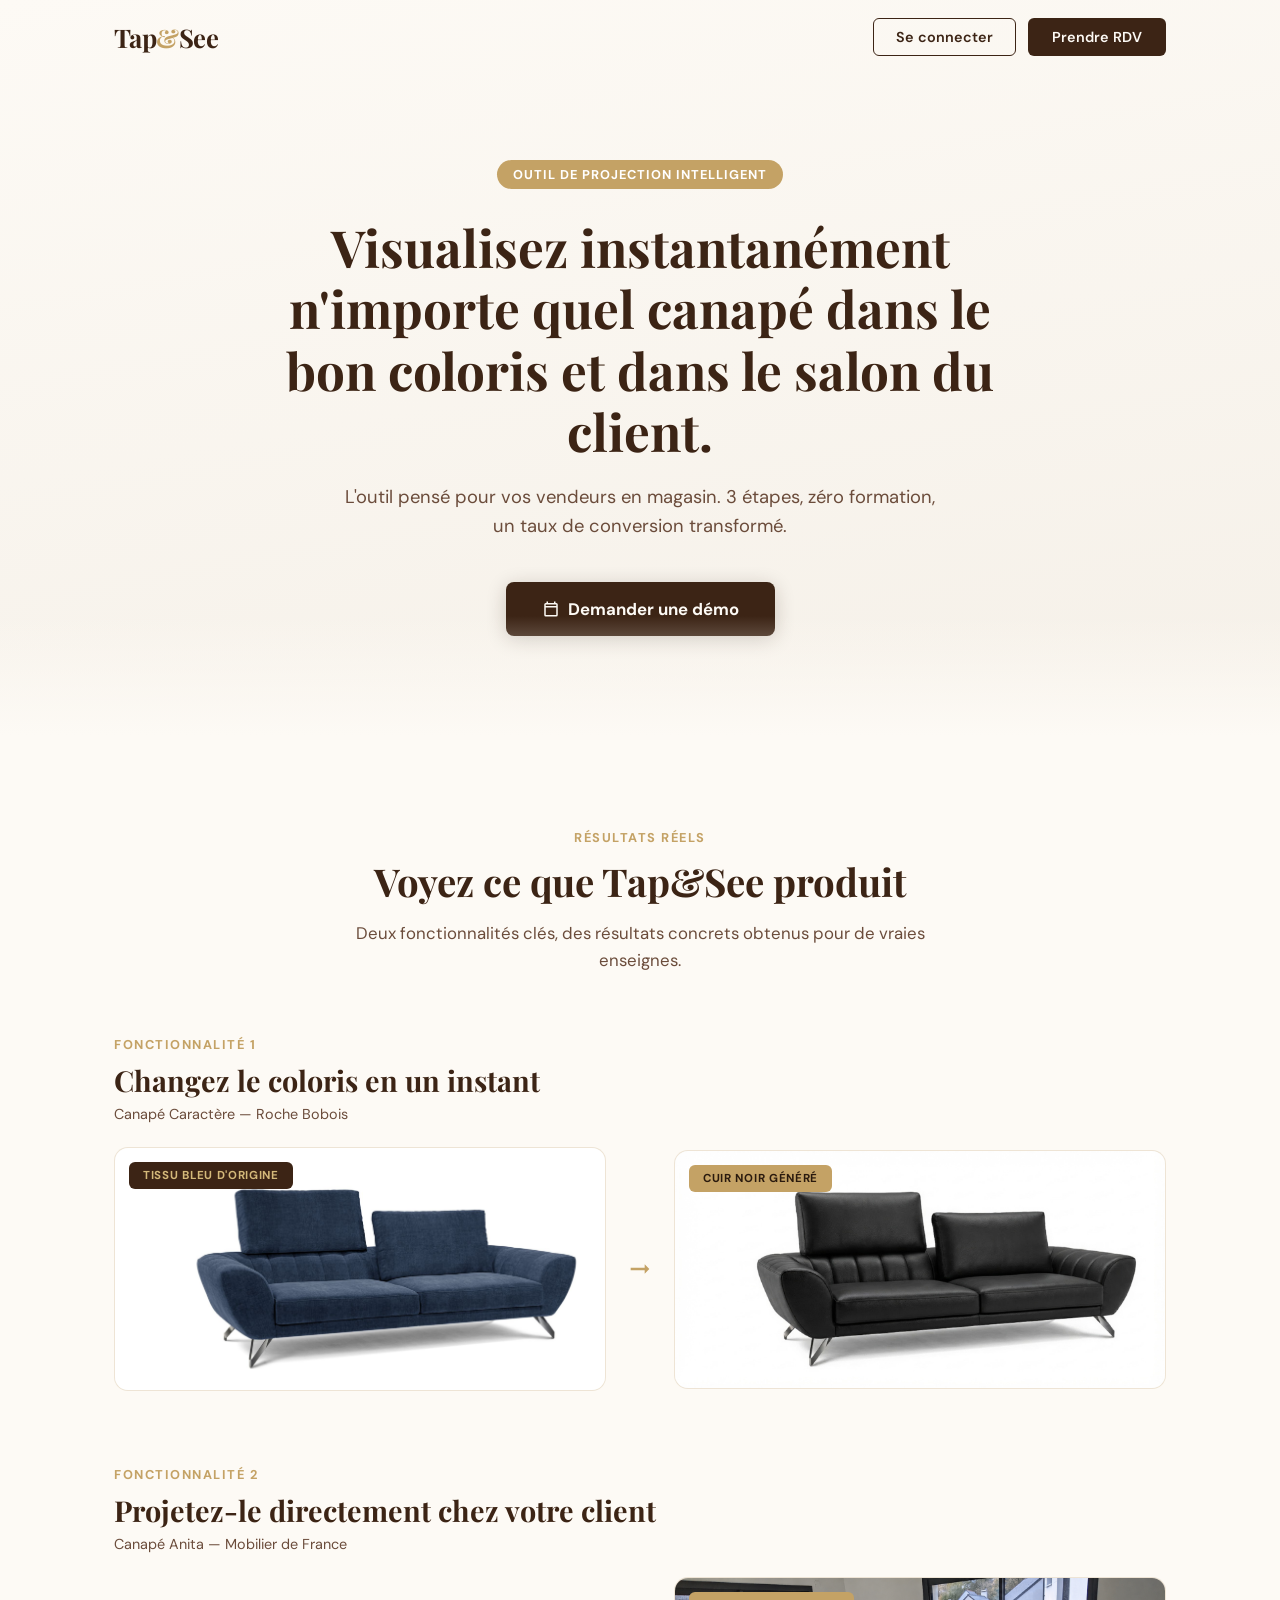
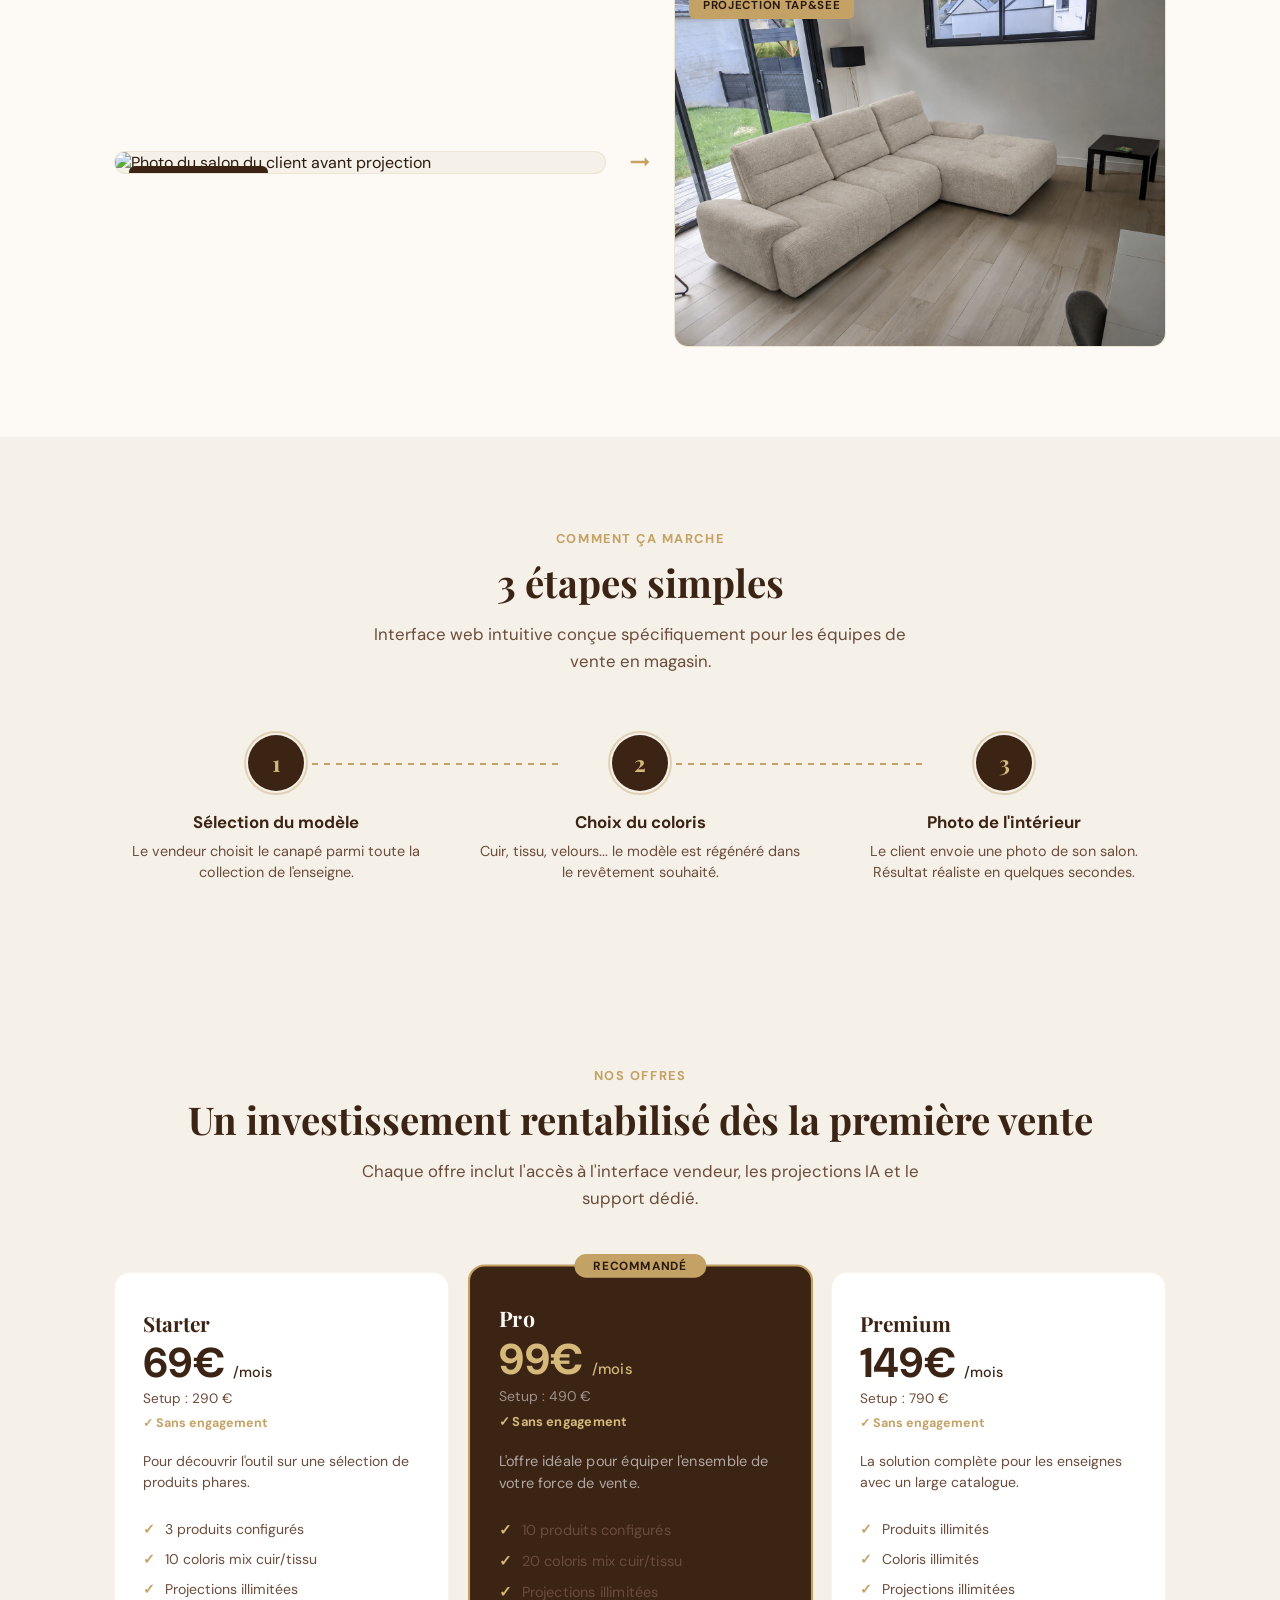
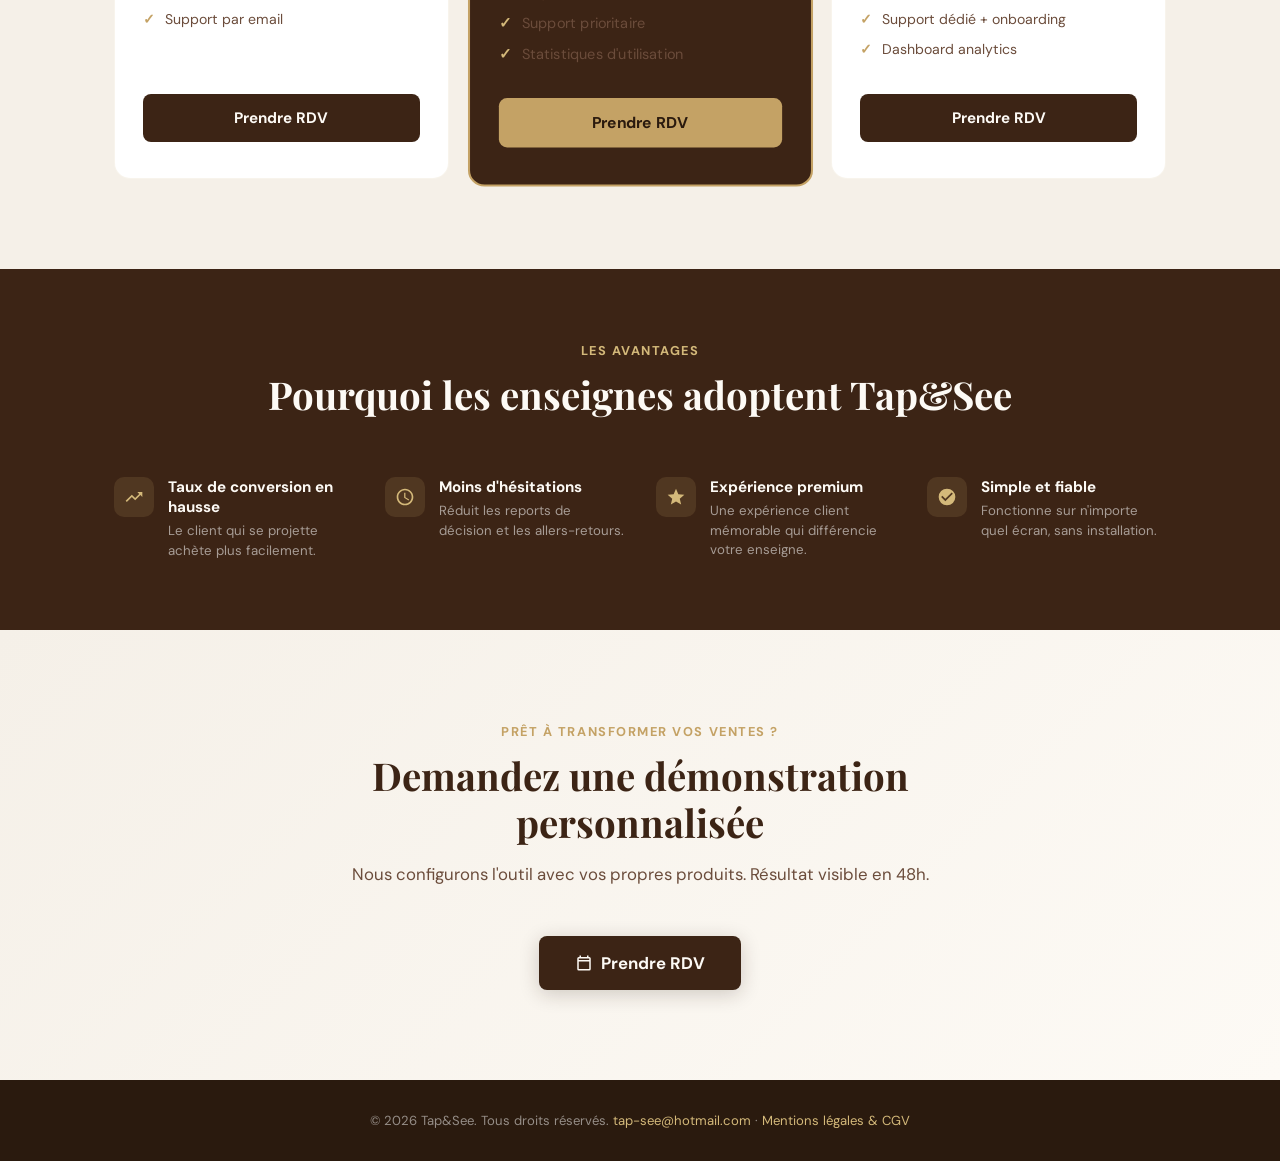
==== commit d98bb4fa: "adding cgv" ====
--- a/index.html
+++ b/index.html
@@ -367,7 +367,7 @@
 <!-- FOOTER -->
 <footer>
   <div class="container">
-    <p>© 2026 Tap&See. Tous droits réservés. <a href="mailto:tap-see@hotmail.com">tap-see@hotmail.com</a></p>
+    <p>© 2026 Tap&See. Tous droits réservés. <a href="mailto:tap-see@hotmail.com">tap-see@hotmail.com</a> · <a href="mentions-legales.html">Mentions légales & CGV</a></p>
   </div>
 </footer>
 
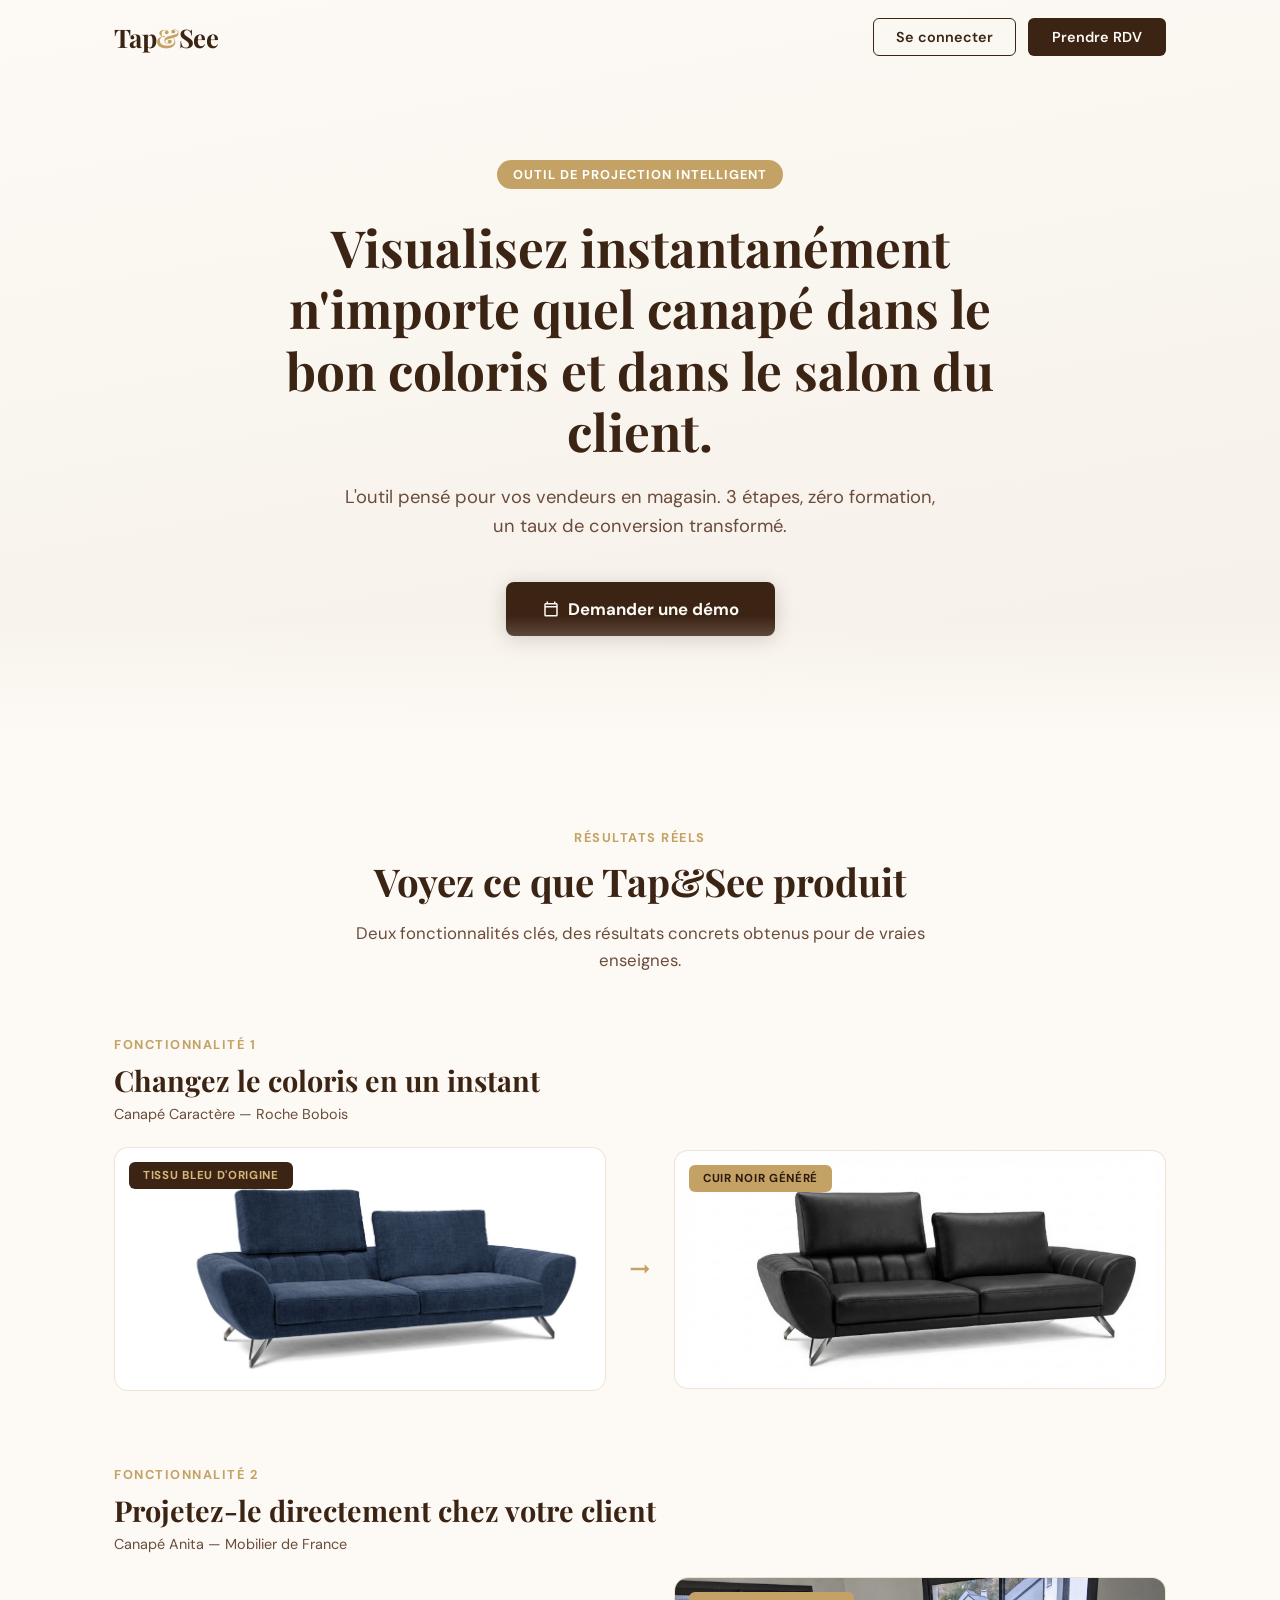
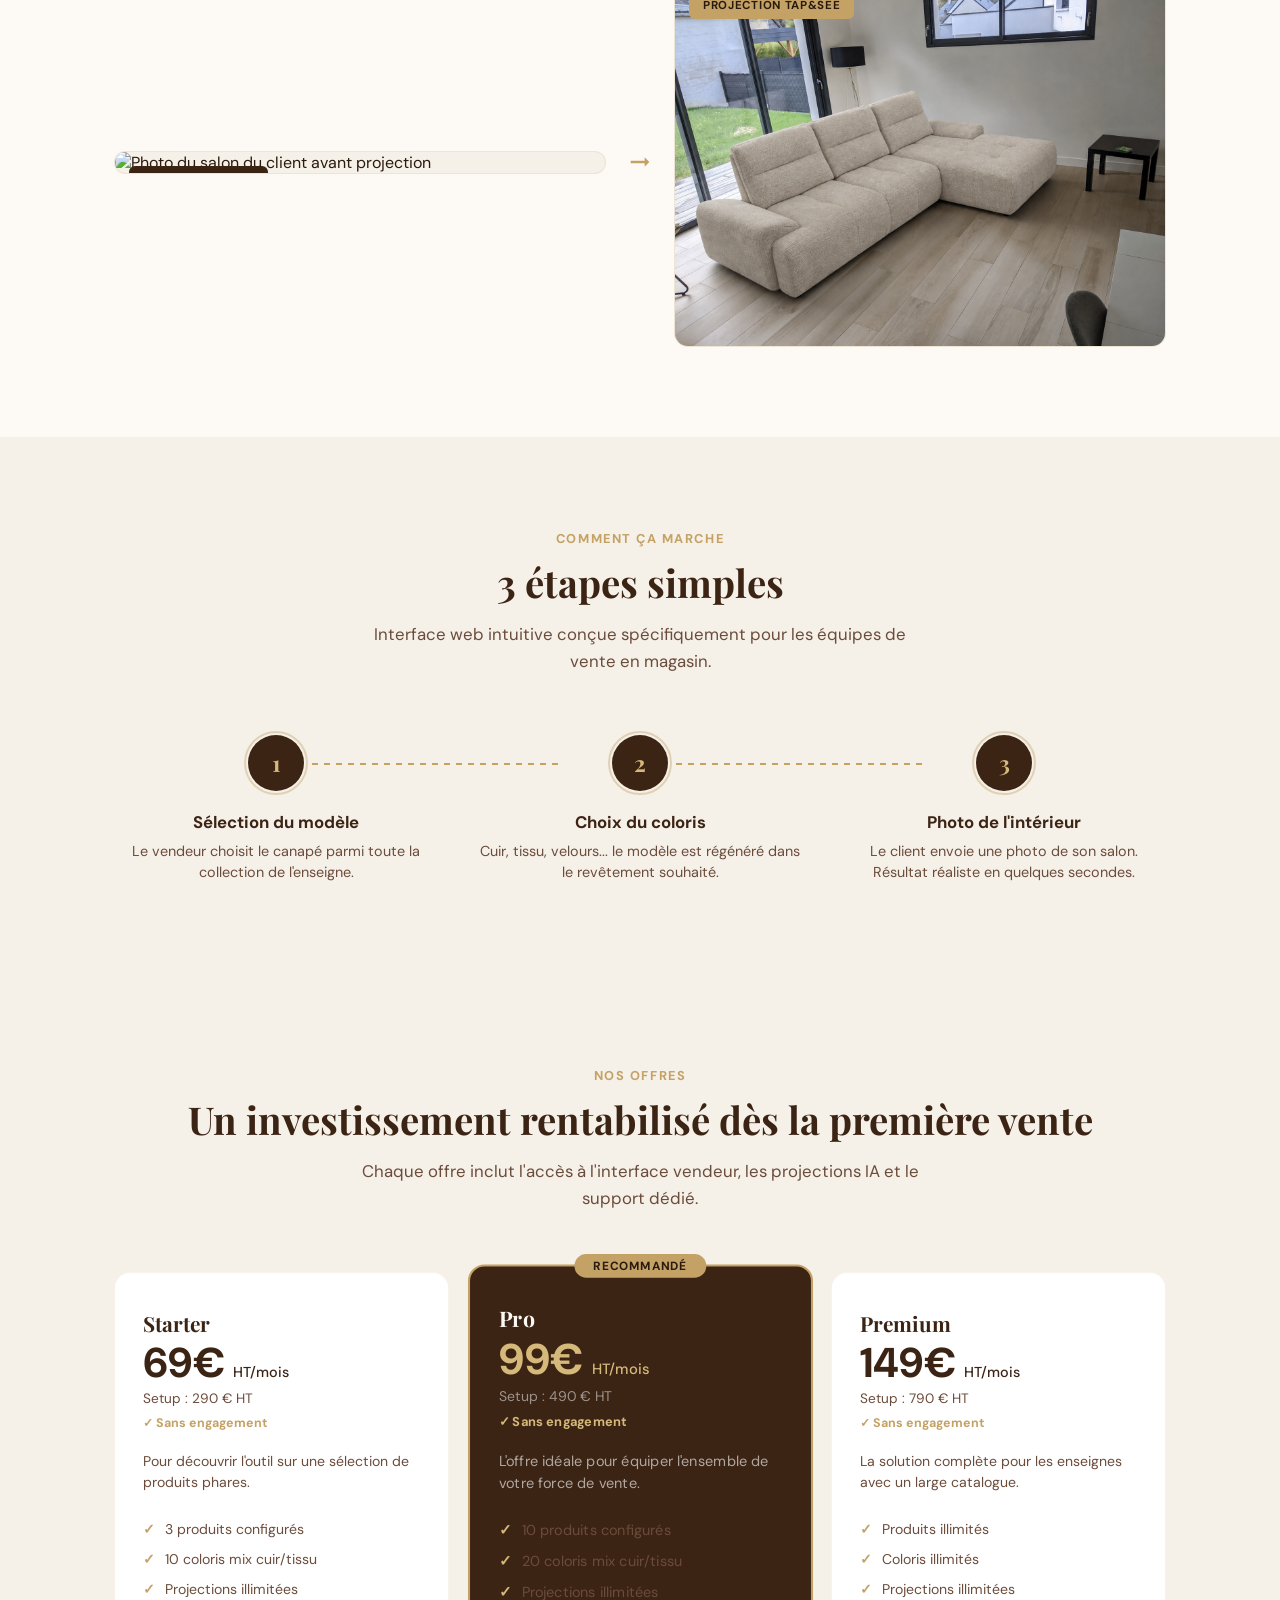
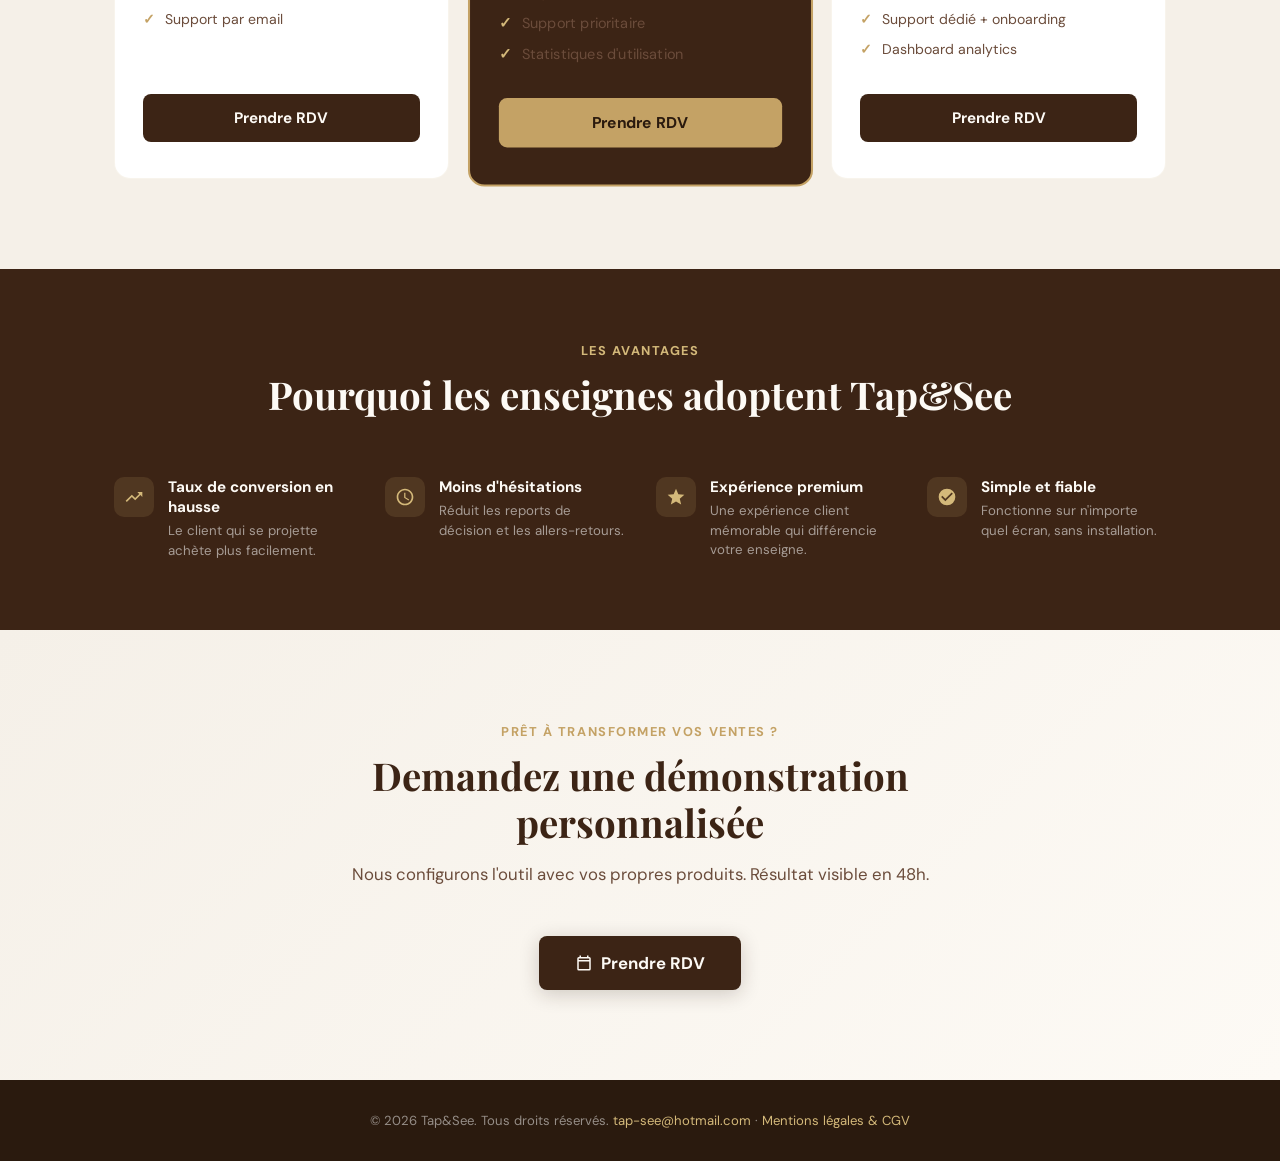
==== commit 418e1b38: "adding ht" ====
--- a/index.html
+++ b/index.html
@@ -274,8 +274,8 @@
       <!-- Starter -->
       <div class="price-card reveal">
         <div class="price-name">Starter</div>
-        <div class="price-tag">69€ <small>/mois</small></div>
-        <div class="price-setup">Setup : 290 €</div>
+        <div class="price-tag">69€ <small>HT/mois</small></div>
+        <div class="price-setup">Setup : 290 € HT</div>
         <div class="price-no-commit">✓ Sans engagement</div>
         <p class="price-desc">Pour découvrir l'outil sur une sélection de produits phares.</p>
         <ul class="price-feat">
@@ -290,8 +290,8 @@
       <div class="price-card featured reveal">
         <div class="featured-badge">Recommandé</div>
         <div class="price-name">Pro</div>
-        <div class="price-tag">99€ <small>/mois</small></div>
-        <div class="price-setup">Setup : 490 €</div>
+        <div class="price-tag">99€ <small>HT/mois</small></div>
+        <div class="price-setup">Setup : 490 € HT</div>
         <div class="price-no-commit">✓ Sans engagement</div>
         <p class="price-desc">L'offre idéale pour équiper l'ensemble de votre force de vente.</p>
         <ul class="price-feat">
@@ -306,8 +306,8 @@
       <!-- Premium -->
       <div class="price-card reveal">
         <div class="price-name">Premium</div>
-        <div class="price-tag">149€ <small>/mois</small></div>
-        <div class="price-setup">Setup : 790 €</div>
+        <div class="price-tag">149€ <small>HT/mois</small></div>
+        <div class="price-setup">Setup : 790 € HT</div>
         <div class="price-no-commit">✓ Sans engagement</div>
         <p class="price-desc">La solution complète pour les enseignes avec un large catalogue.</p>
         <ul class="price-feat">
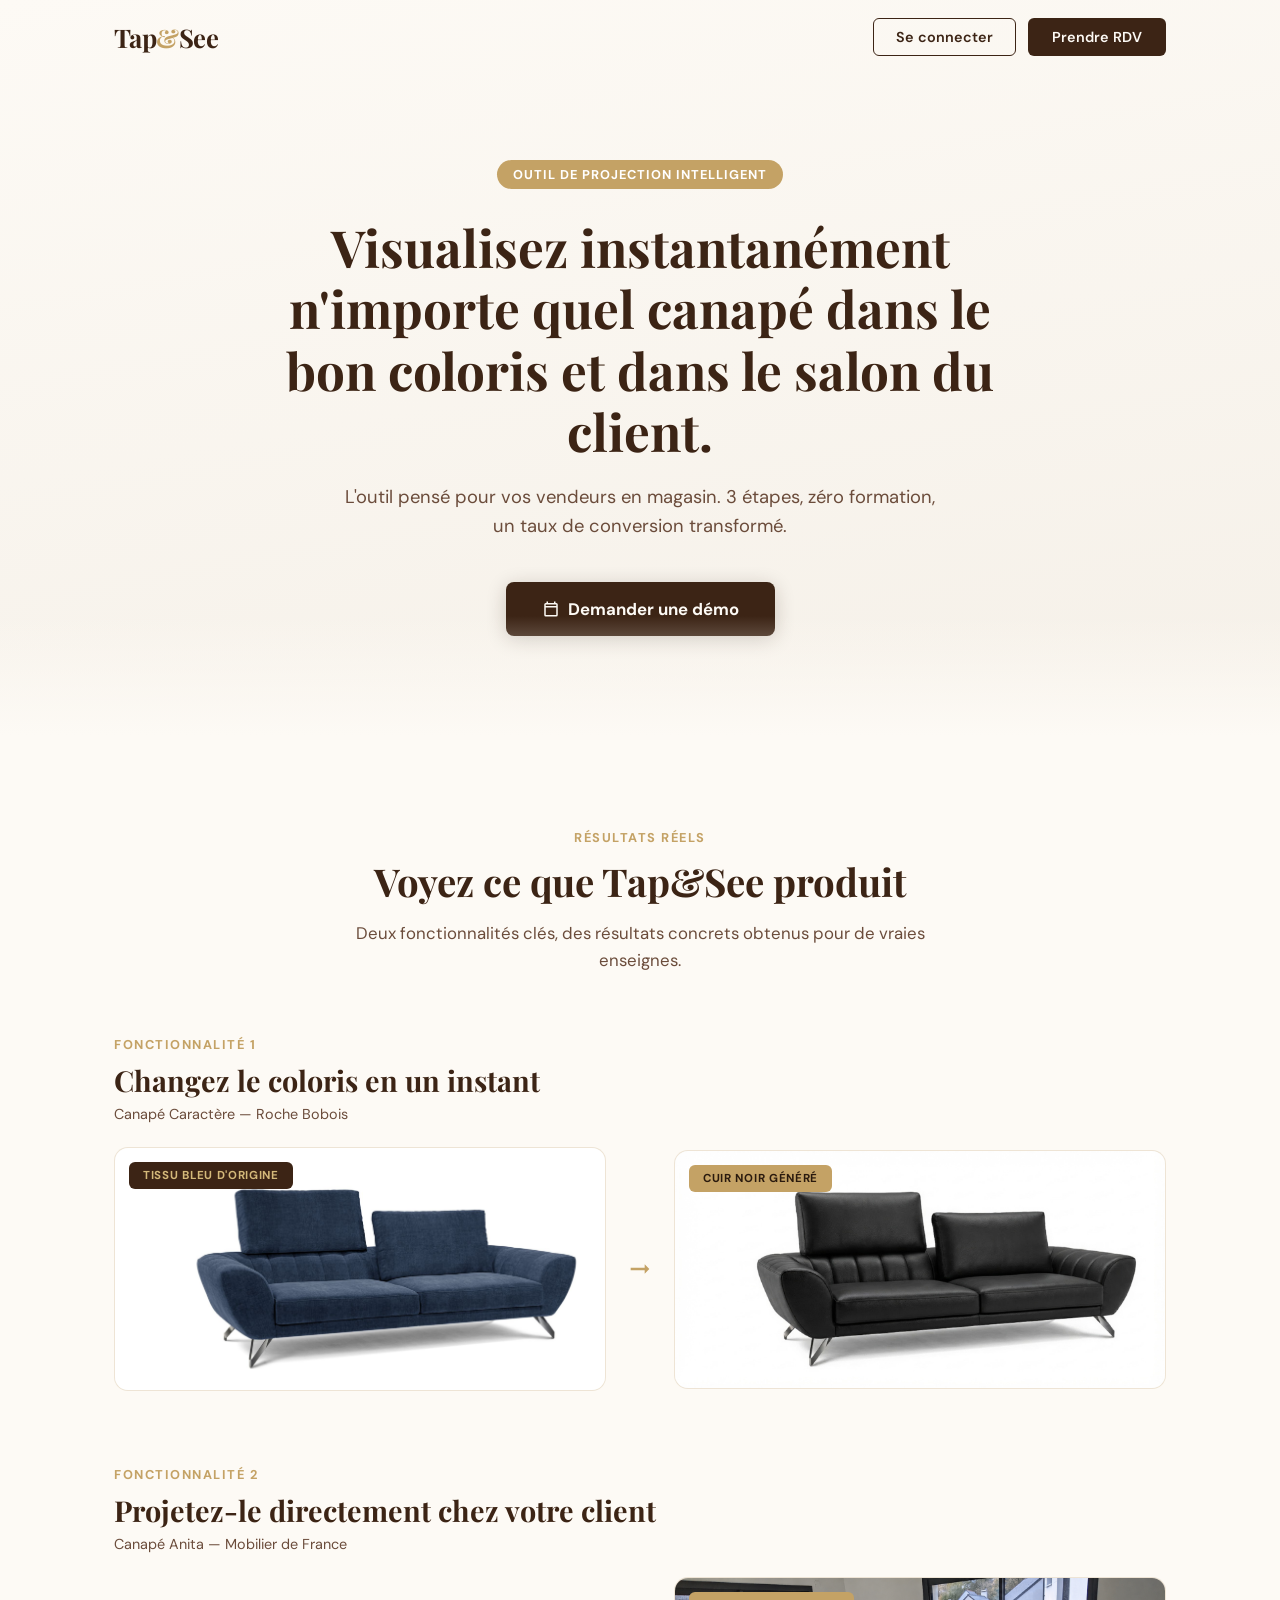
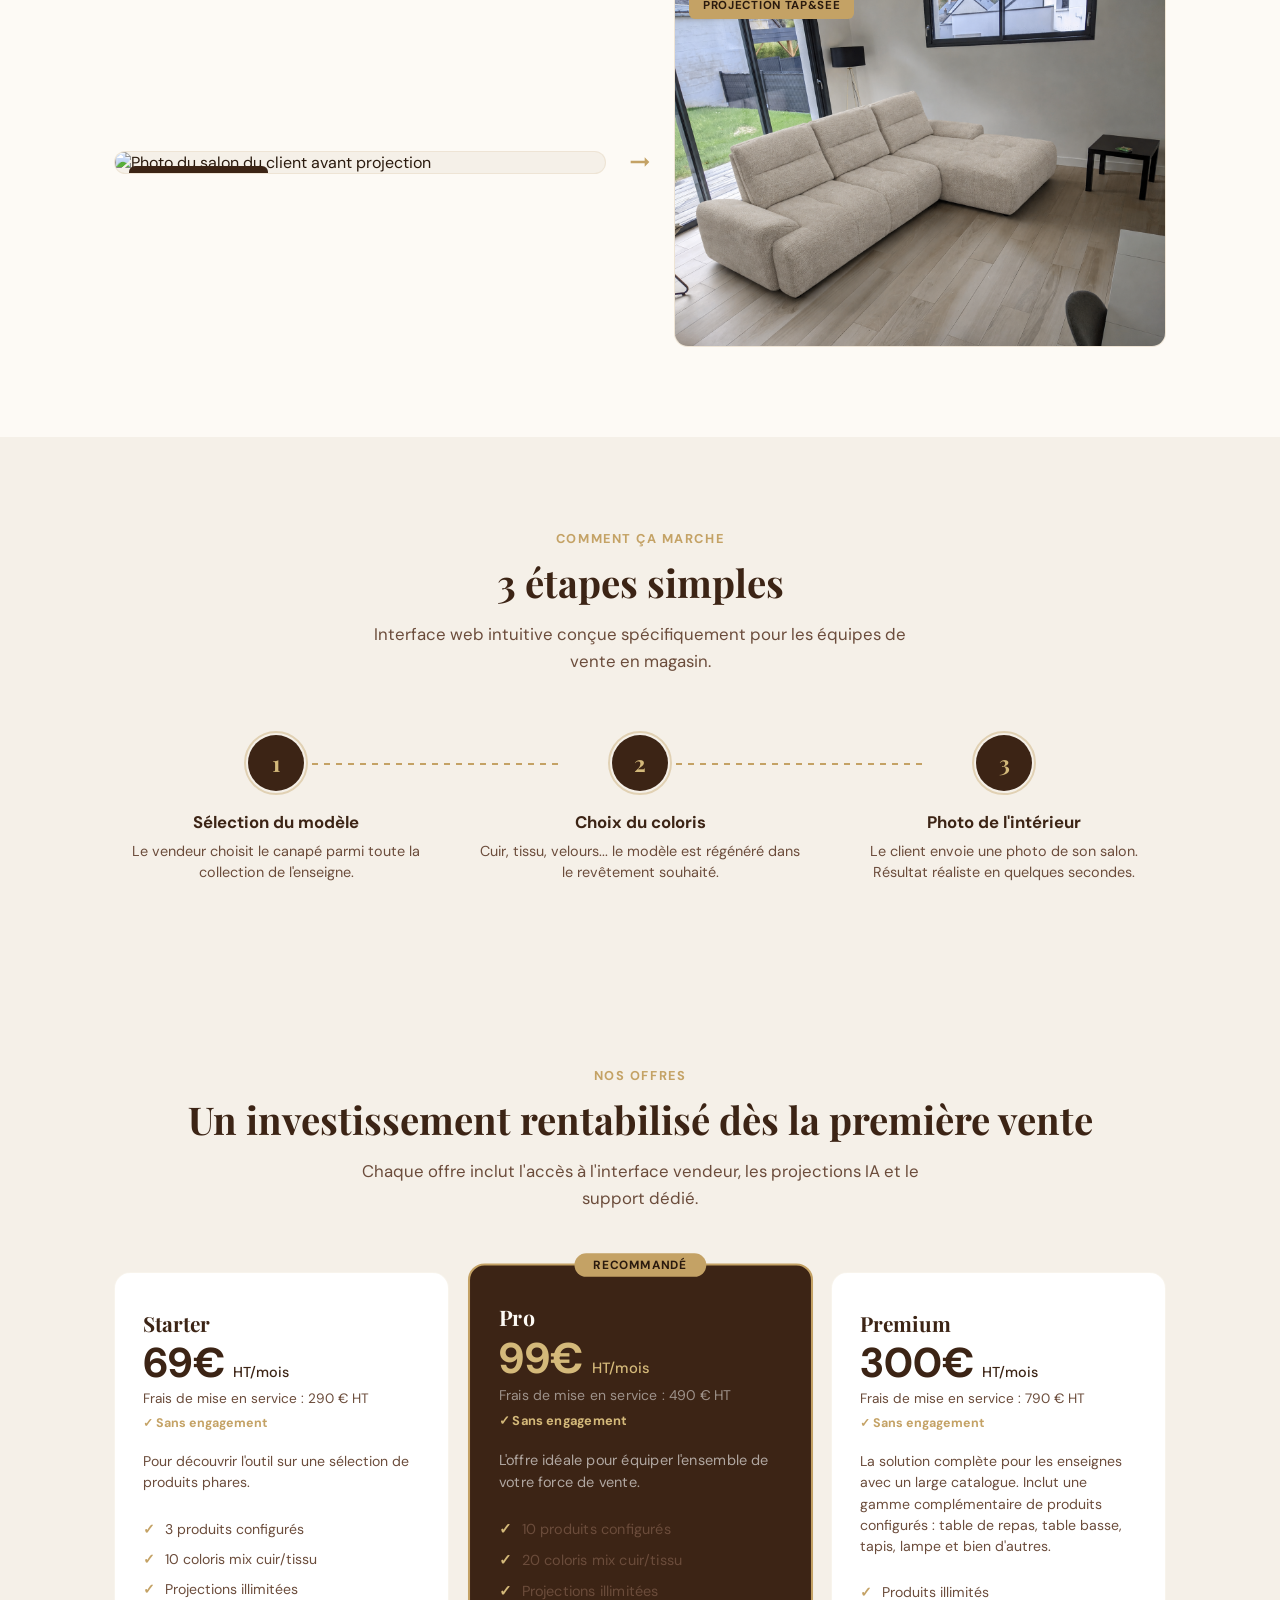
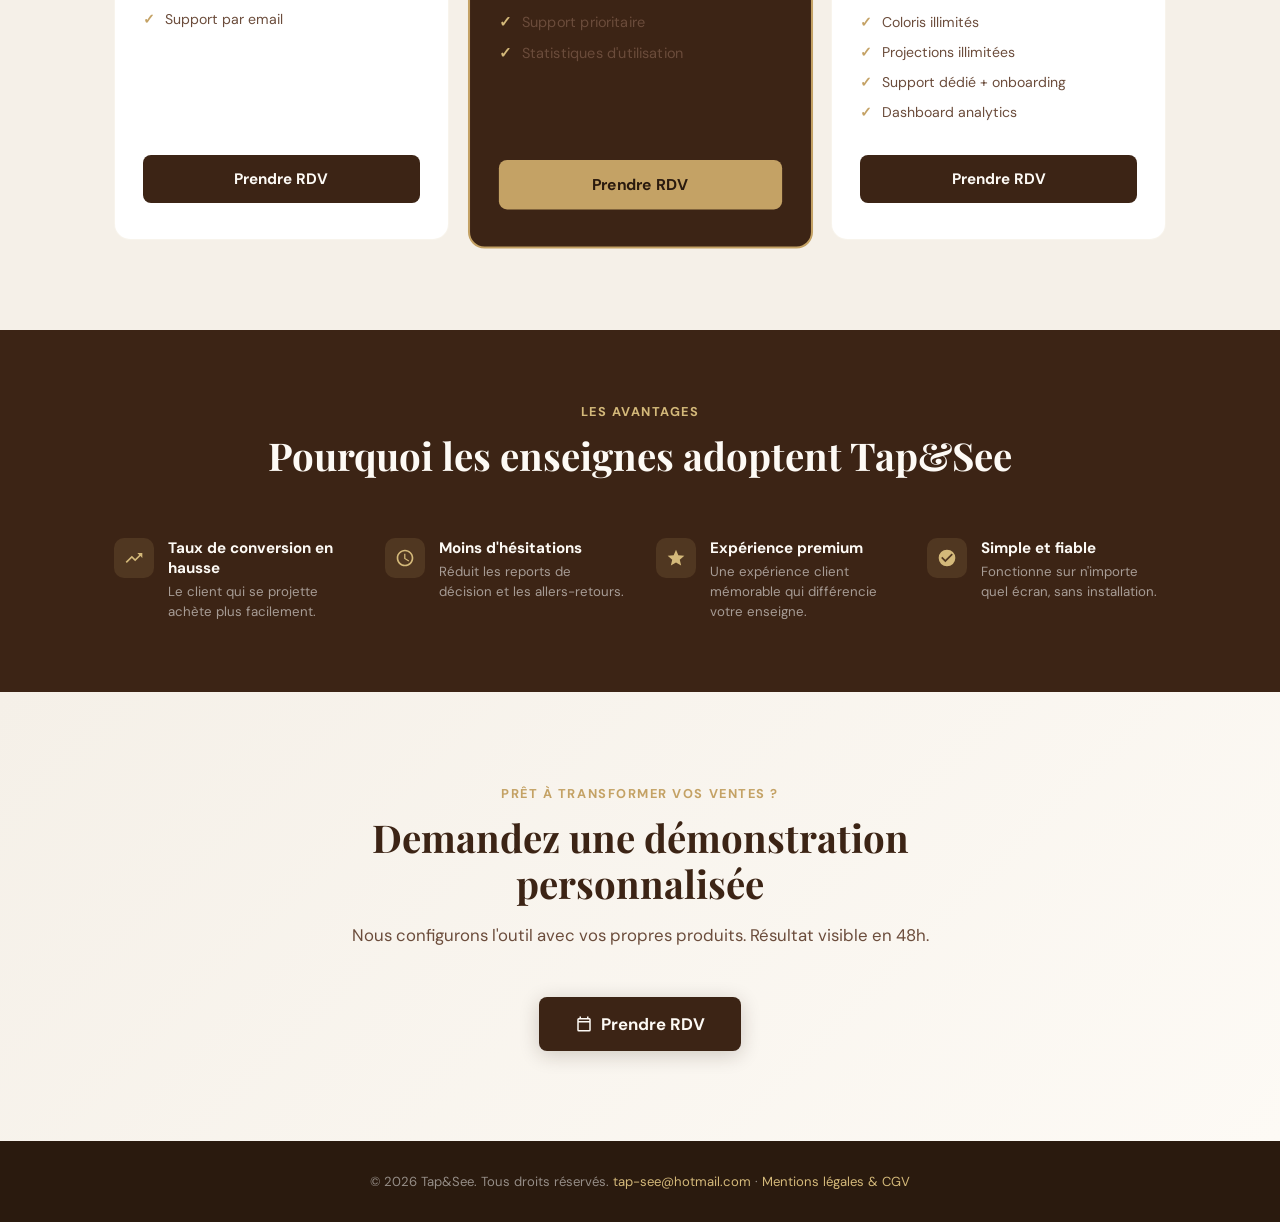
==== commit c77a753e: "Mise à jour wording et tarif section pricing - Remplace "Setup" par "Frais de mise en service" sur l" ====
--- a/index.html
+++ b/index.html
@@ -275,7 +275,7 @@
       <div class="price-card reveal">
         <div class="price-name">Starter</div>
         <div class="price-tag">69€ <small>HT/mois</small></div>
-        <div class="price-setup">Setup : 290 € HT</div>
+        <div class="price-setup">Frais de mise en service : 290 € HT</div>
         <div class="price-no-commit">✓ Sans engagement</div>
         <p class="price-desc">Pour découvrir l'outil sur une sélection de produits phares.</p>
         <ul class="price-feat">
@@ -291,7 +291,7 @@
         <div class="featured-badge">Recommandé</div>
         <div class="price-name">Pro</div>
         <div class="price-tag">99€ <small>HT/mois</small></div>
-        <div class="price-setup">Setup : 490 € HT</div>
+        <div class="price-setup">Frais de mise en service : 490 € HT</div>
         <div class="price-no-commit">✓ Sans engagement</div>
         <p class="price-desc">L'offre idéale pour équiper l'ensemble de votre force de vente.</p>
         <ul class="price-feat">
@@ -306,10 +306,10 @@
       <!-- Premium -->
       <div class="price-card reveal">
         <div class="price-name">Premium</div>
-        <div class="price-tag">149€ <small>HT/mois</small></div>
-        <div class="price-setup">Setup : 790 € HT</div>
+        <div class="price-tag">300€ <small>HT/mois</small></div>
+        <div class="price-setup">Frais de mise en service : 790 € HT</div>
         <div class="price-no-commit">✓ Sans engagement</div>
-        <p class="price-desc">La solution complète pour les enseignes avec un large catalogue.</p>
+        <p class="price-desc">La solution complète pour les enseignes avec un large catalogue. Inclut une gamme complémentaire de produits configurés : table de repas, table basse, tapis, lampe et bien d'autres.</p>
         <ul class="price-feat">
           <li>Produits illimités</li>
           <li>Coloris illimités</li>
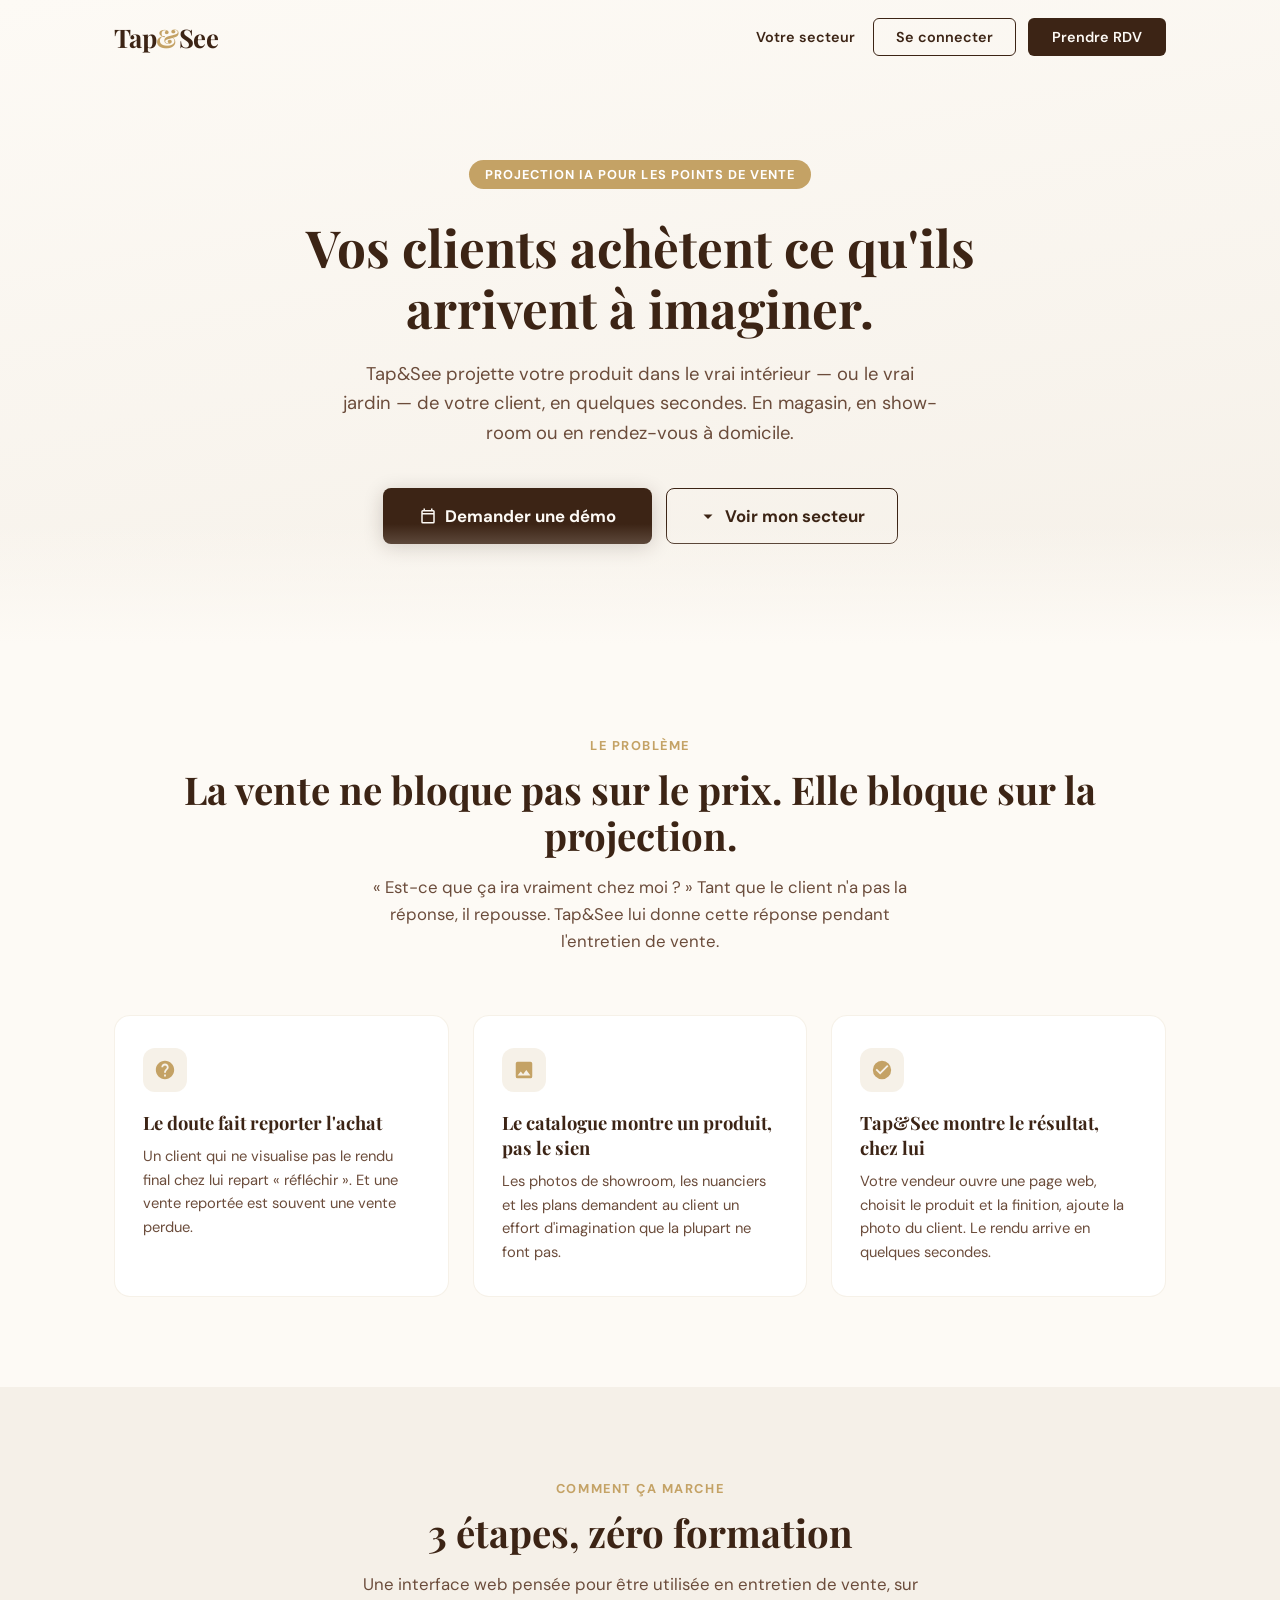
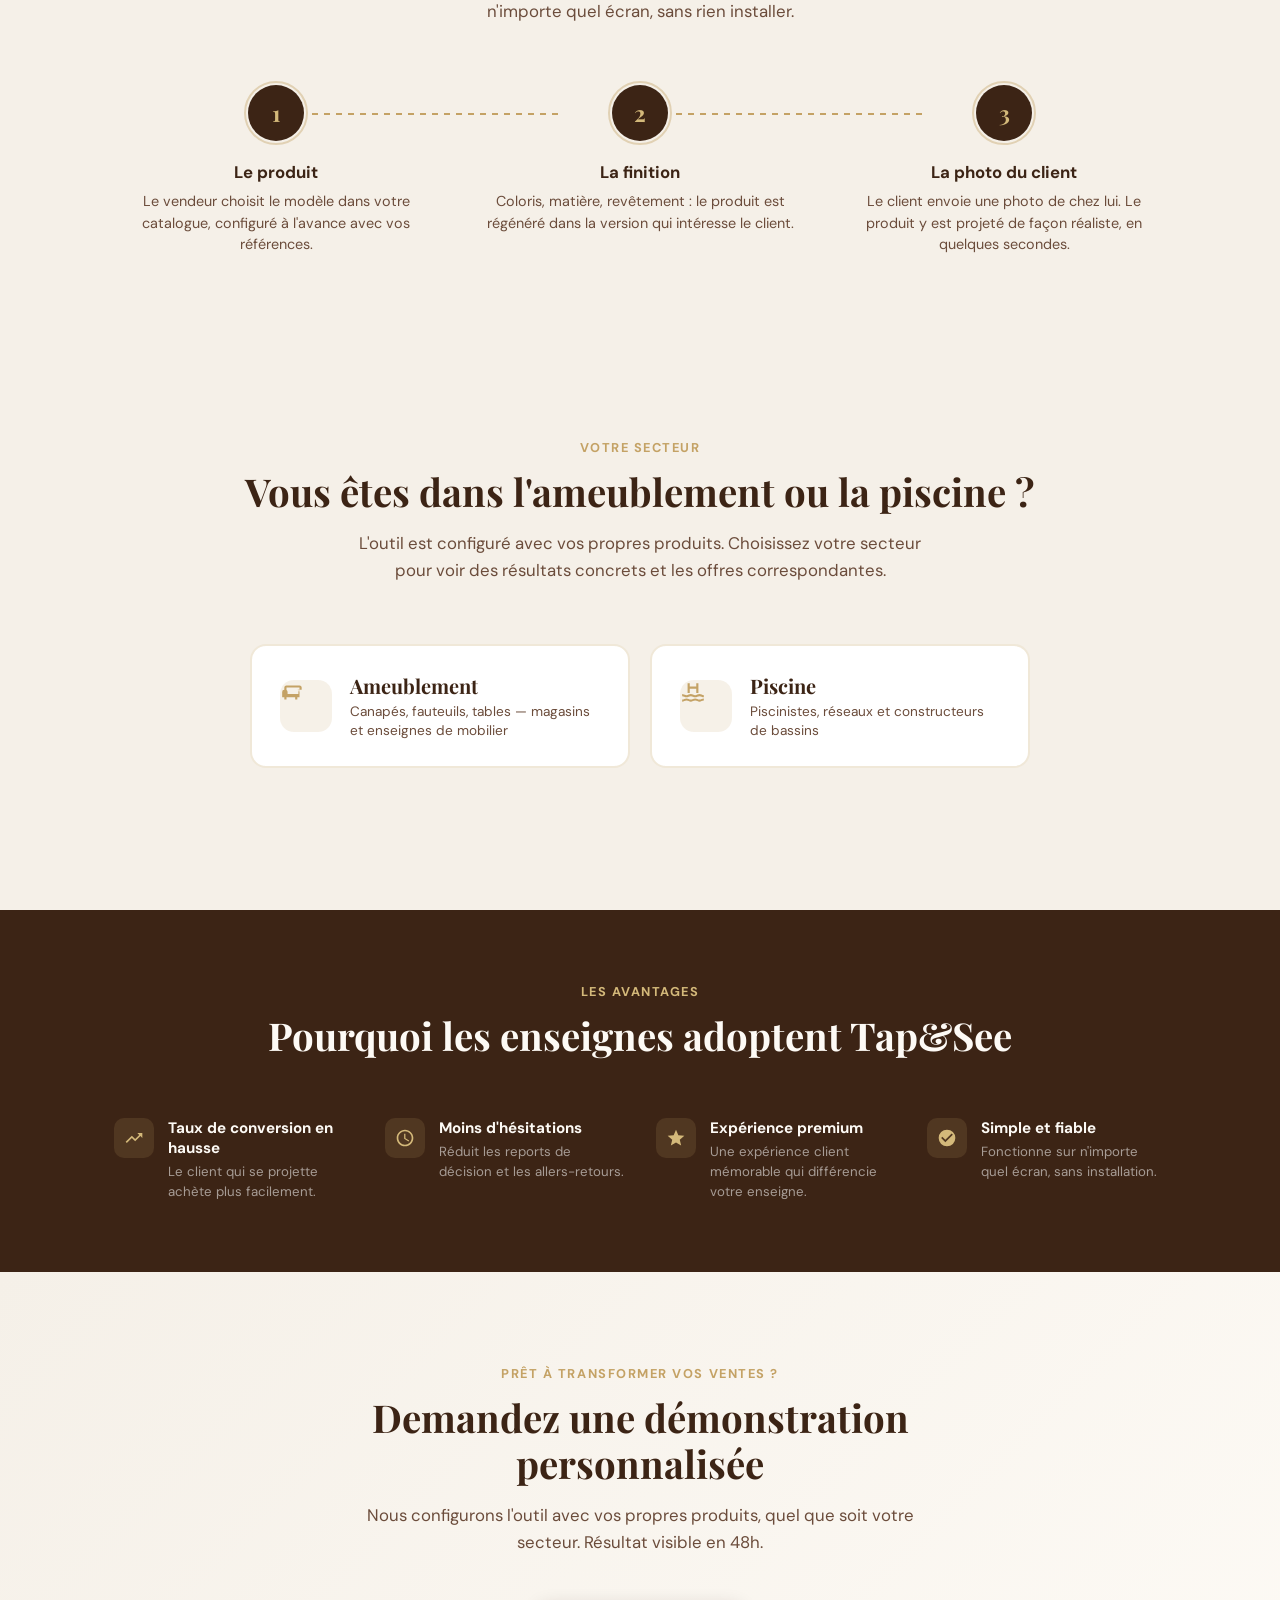
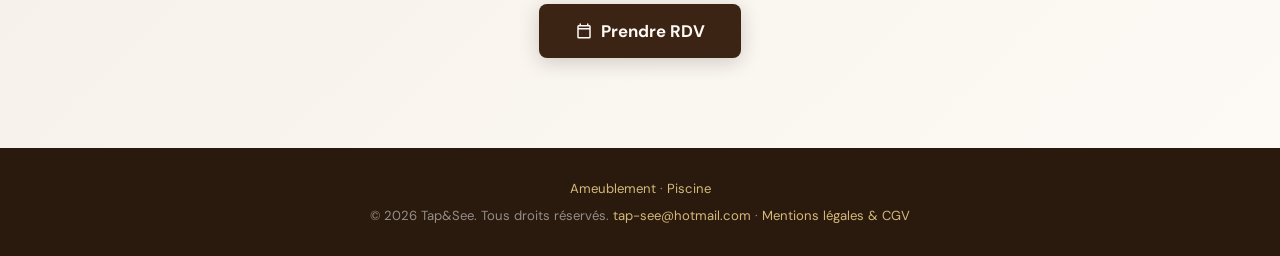
==== commit 4d56b7d6: "Refonte multi-secteurs : accueil générique + filtre ameublement/piscine - index.html devient une pag" ====
--- a/index.html
+++ b/index.html
@@ -3,167 +3,28 @@
 <head>
 <meta charset="UTF-8">
 <meta name="viewport" content="width=device-width, initial-scale=1.0">
-<title>Tap&See — Visualisation canapé en temps réel</title>
+<title>Tap&See — L'outil qui fait se projeter vos clients en magasin</title>
+<meta name="description" content="Tap&See projette votre produit — canapé ou piscine — dans le vrai intérieur ou le vrai jardin de votre client, en quelques secondes. L'outil de projection IA pensé pour les équipes de vente.">
+<link rel="canonical" href="https://tap-see.com/">
+<meta property="og:title" content="Tap&See — L'outil qui fait se projeter vos clients">
+<meta property="og:description" content="Projetez votre produit dans le vrai intérieur ou le vrai jardin de votre client, en quelques secondes.">
+<meta property="og:type" content="website">
+<meta property="og:url" content="https://tap-see.com/">
+<meta property="og:image" content="https://tap-see.com/anita-projection.png">
+<meta property="og:locale" content="fr_FR">
 <link href="https://fonts.googleapis.com/css2?family=Playfair+Display:wght@400;600;700&family=DM+Sans:wght@400;500;600;700&display=swap" rel="stylesheet">
-<style>
-*,*::before,*::after{margin:0;padding:0;box-sizing:border-box}
-:root{
-  --brown-dark:#2A1A0E;
-  --brown:#3C2415;
-  --brown-mid:#6B4C3B;
-  --gold:#C4A265;
-  --gold-light:#D4B97A;
-  --beige:#F5F0E8;
-  --cream:#FDFAF5;
-  --white:#fff;
-}
-html{scroll-behavior:smooth;font-size:16px}
-body{font-family:'DM Sans',sans-serif;color:var(--brown-dark);background:var(--cream);overflow-x:hidden}
-
-/* ── UTILITIES ── */
-.container{max-width:1100px;margin:0 auto;padding:0 24px}
-.reveal{opacity:0;transform:translateY(40px);transition:opacity .7s ease,transform .7s ease}
-.reveal.visible{opacity:1;transform:translateY(0)}
-
-/* ── HEADER / NAV ── */
-header{position:fixed;top:0;left:0;width:100%;z-index:100;padding:18px 0;transition:background .3s,box-shadow .3s}
-header.scrolled{background:rgba(253,250,245,.95);backdrop-filter:blur(8px);box-shadow:0 2px 20px rgba(42,26,14,.08)}
-header .container{display:flex;align-items:center;justify-content:space-between}
-.logo{font-family:'Playfair Display',serif;font-size:1.6rem;font-weight:700;color:var(--brown);letter-spacing:-.02em}
-.logo span{color:var(--gold)}
-header .nav-actions{display:flex;align-items:center;gap:12px}
-header .cta-login{border:1.5px solid var(--brown);color:var(--brown);padding:9px 22px;border-radius:6px;text-decoration:none;font-weight:600;font-size:.9rem;transition:background .25s,color .25s,transform .25s;background:transparent}
-header .cta-login:hover{background:var(--brown);color:var(--cream);transform:translateY(-1px)}
-header .cta-nav{background:var(--brown);color:var(--cream);padding:10px 24px;border-radius:6px;text-decoration:none;font-weight:600;font-size:.9rem;transition:background .25s,transform .25s}
-header .cta-nav:hover{background:var(--brown-mid);transform:translateY(-1px)}
-
-/* ── HERO ── */
-.hero{padding:160px 0 100px;text-align:center;background:linear-gradient(170deg,var(--cream) 0%,var(--beige) 100%);position:relative;overflow:hidden}
-.hero::after{content:'';position:absolute;bottom:0;left:0;width:100%;height:120px;background:linear-gradient(to bottom,transparent,var(--cream))}
-.hero h1{font-family:'Playfair Display',serif;font-size:clamp(2rem,5vw,3.2rem);font-weight:700;color:var(--brown);max-width:800px;margin:0 auto 20px;line-height:1.2}
-.hero p{font-size:1.15rem;color:var(--brown-mid);max-width:600px;margin:0 auto 40px;line-height:1.6}
-.hero .badge{display:inline-block;background:var(--gold);color:var(--white);padding:6px 16px;border-radius:20px;font-size:.8rem;font-weight:700;letter-spacing:.08em;text-transform:uppercase;margin-bottom:28px}
-.btn-primary{display:inline-flex;align-items:center;gap:8px;background:var(--brown);color:var(--cream);padding:16px 36px;border-radius:8px;text-decoration:none;font-weight:700;font-size:1.05rem;transition:all .3s;box-shadow:0 4px 20px rgba(42,26,14,.2)}
-.btn-primary:hover{background:var(--gold);color:var(--brown-dark);transform:translateY(-2px);box-shadow:0 8px 30px rgba(196,162,101,.3)}
-.btn-primary svg{width:18px;height:18px;fill:currentColor}
-
-/* ── SECTION SHARED ── */
-section{padding:90px 0}
-.section-label{display:inline-block;color:var(--gold);font-weight:700;font-size:.8rem;letter-spacing:.12em;text-transform:uppercase;margin-bottom:12px}
-.section-title{font-family:'Playfair Display',serif;font-size:clamp(1.6rem,3.5vw,2.4rem);font-weight:700;color:var(--brown);margin-bottom:16px;line-height:1.2}
-.section-subtitle{color:var(--brown-mid);font-size:1.05rem;max-width:580px;line-height:1.6}
-.section-head{text-align:center;margin-bottom:60px}
-.section-head .section-subtitle{margin:0 auto}
-
-/* ── STEPS ── */
-.steps{background:var(--beige)}
-.steps-grid{display:grid;grid-template-columns:repeat(auto-fit,minmax(240px,1fr));gap:40px;counter-reset:step}
-.step{text-align:center;position:relative}
-.step-number{width:56px;height:56px;border-radius:50%;background:var(--brown);color:var(--gold-light);font-family:'Playfair Display',serif;font-size:1.4rem;font-weight:700;display:flex;align-items:center;justify-content:center;margin:0 auto 20px;position:relative}
-.step-number::after{content:'';position:absolute;inset:-4px;border-radius:50%;border:2px solid var(--gold);opacity:.4}
-.step h3{font-size:1.05rem;font-weight:700;color:var(--brown);margin-bottom:8px}
-.step p{color:var(--brown-mid);font-size:.9rem;line-height:1.5}
-.step-connector{display:none}
-@media(min-width:768px){
-  .step-connector{display:block;position:absolute;top:28px;left:calc(50% + 36px);width:calc(100% - 72px);height:2px;background:repeating-linear-gradient(90deg,var(--gold),var(--gold) 6px,transparent 6px,transparent 12px)}
-  .step:last-child .step-connector{display:none}
-}
-
-/* ── SHOWCASE ── */
-.showcase{background:var(--cream)}
-.showcase-block{margin-bottom:72px}
-.showcase-block:last-child{margin-bottom:0}
-.showcase-block-label{display:inline-block;color:var(--gold);font-weight:700;font-size:.8rem;letter-spacing:.12em;text-transform:uppercase;margin-bottom:8px}
-.showcase-block-title{font-family:'Playfair Display',serif;font-size:clamp(1.3rem,2.5vw,1.8rem);font-weight:700;color:var(--brown);margin-bottom:6px}
-.showcase-block-model{font-size:.9rem;color:var(--brown-mid);margin-bottom:24px}
-.showcase-pair{display:grid;grid-template-columns:1fr auto 1fr;gap:0;align-items:center}
-@media(max-width:700px){.showcase-pair{grid-template-columns:1fr;gap:16px}}
-.showcase-img-wrap{border-radius:14px;overflow:hidden;background:var(--beige);position:relative;border:1px solid rgba(196,162,101,.15)}
-.showcase-img-wrap img{width:100%;height:100%;object-fit:cover;display:block}
-.showcase-img-wrap .stag{position:absolute;top:14px;left:14px;padding:6px 14px;border-radius:6px;font-size:.72rem;font-weight:700;letter-spacing:.06em;text-transform:uppercase}
-.stag.before{background:var(--brown);color:var(--gold-light)}
-.stag.after{background:var(--gold);color:var(--brown-dark)}
-.showcase-arrow{display:flex;flex-direction:column;align-items:center;justify-content:center;padding:0 20px;color:var(--gold);font-weight:700;font-size:.75rem;letter-spacing:.08em;text-transform:uppercase;gap:6px}
-.showcase-arrow svg{width:28px;height:28px;fill:var(--gold)}
-@media(max-width:700px){.showcase-arrow{flex-direction:row;padding:0}.showcase-arrow svg{width:20px;height:20px}}
-
-/* ── PRICING ── */
-.pricing{background:var(--beige)}
-.pricing-grid{display:grid;grid-template-columns:repeat(auto-fit,minmax(280px,1fr));gap:24px;align-items:stretch}
-.price-card{background:var(--white);border-radius:16px;padding:36px 28px;border:1px solid rgba(196,162,101,.12);display:flex;flex-direction:column;transition:transform .35s,box-shadow .35s}
-.price-card:hover{transform:translateY(-4px);box-shadow:0 12px 40px rgba(42,26,14,.08)}
-.price-card.featured{background:var(--brown);color:var(--cream);border:2px solid var(--gold);position:relative;transform:scale(1.03)}
-.price-card.featured:hover{transform:scale(1.03) translateY(-4px)}
-.price-card.featured .price-tag{color:var(--gold-light)}
-.price-card.featured .price-name{color:var(--cream)}
-.price-card.featured .price-desc{color:rgba(255,255,255,.6)}
-.price-card.featured .price-feat{color:rgba(255,255,255,.8)}
-.price-card.featured .price-feat li::before{color:var(--gold-light)}
-.price-card.featured .btn-price{background:var(--gold);color:var(--brown-dark)}
-.price-card.featured .btn-price:hover{background:var(--gold-light)}
-.featured-badge{position:absolute;top:-12px;left:50%;transform:translateX(-50%);background:var(--gold);color:var(--brown-dark);padding:4px 18px;border-radius:20px;font-size:.72rem;font-weight:700;letter-spacing:.08em;text-transform:uppercase;white-space:nowrap}
-.price-name{font-family:'Playfair Display',serif;font-size:1.3rem;font-weight:700;color:var(--brown);margin-bottom:6px}
-.price-tag{font-size:2.6rem;font-weight:700;color:var(--brown);line-height:1}
-.price-tag small{font-size:.9rem;font-weight:500}
-.price-setup{font-size:.85rem;color:var(--brown-mid);margin:6px 0 8px}
-.price-card.featured .price-setup{color:rgba(255,255,255,.5)}
-.price-no-commit{font-size:.78rem;color:var(--gold);font-weight:700;margin-bottom:20px;display:flex;align-items:center;gap:4px}
-.price-card.featured .price-no-commit{color:var(--gold-light)}
-.price-desc{font-size:.88rem;color:var(--brown-mid);margin-bottom:20px;line-height:1.5}
-.price-feat{list-style:none;margin-bottom:28px;flex:1}
-.price-feat li{padding:6px 0;font-size:.88rem;color:var(--brown-mid);position:relative;padding-left:22px}
-.price-feat li::before{content:'✓';position:absolute;left:0;color:var(--gold);font-weight:700}
-.btn-price{display:block;text-align:center;padding:14px;border-radius:8px;background:var(--brown);color:var(--cream);text-decoration:none;font-weight:700;font-size:.95rem;transition:all .25s}
-.btn-price:hover{background:var(--brown-mid);transform:translateY(-1px)}
-
-/* ── ADVANTAGES ── */
-.advantages{background:var(--brown);color:var(--cream);padding:70px 0}
-.adv-grid{display:grid;grid-template-columns:repeat(auto-fit,minmax(220px,1fr));gap:32px}
-.adv-item{display:flex;align-items:flex-start;gap:14px}
-.adv-icon{width:40px;height:40px;border-radius:10px;background:rgba(196,162,101,.15);display:flex;align-items:center;justify-content:center;flex-shrink:0}
-.adv-icon svg{width:20px;height:20px;fill:var(--gold-light)}
-.adv-item h4{font-size:.95rem;font-weight:700;color:var(--cream);margin-bottom:4px}
-.adv-item p{font-size:.83rem;color:rgba(255,255,255,.55);line-height:1.5}
-
-/* ── FINAL CTA ── */
-.final-cta{background:linear-gradient(135deg,var(--beige),var(--cream));text-align:center;padding:90px 0}
-.final-cta .section-title{max-width:600px;margin:0 auto 16px}
-.final-cta .section-subtitle{margin:0 auto 36px}
-
-/* ── FOOTER ── */
-footer{background:var(--brown-dark);color:rgba(255,255,255,.5);text-align:center;padding:32px 0;font-size:.82rem}
-footer a{color:var(--gold-light);text-decoration:none}
-
-/* ── FLOATING BTN ── */
-.floating-cta{position:fixed;bottom:28px;right:28px;z-index:99;background:var(--gold);color:var(--brown-dark);width:60px;height:60px;border-radius:50%;display:flex;align-items:center;justify-content:center;box-shadow:0 4px 20px rgba(196,162,101,.4);cursor:pointer;transition:transform .3s,box-shadow .3s;text-decoration:none}
-.floating-cta:hover{transform:scale(1.1);box-shadow:0 6px 28px rgba(196,162,101,.5)}
-.floating-cta svg{width:26px;height:26px;fill:var(--brown-dark)}
-.floating-cta .tooltip{position:absolute;right:72px;background:var(--brown);color:var(--cream);padding:8px 16px;border-radius:8px;font-size:.8rem;font-weight:600;white-space:nowrap;opacity:0;pointer-events:none;transition:opacity .3s}
-.floating-cta:hover .tooltip{opacity:1}
-
-/* ── RESPONSIVE ── */
-@media(max-width:600px){
-  section{padding:60px 0}
-  .hero{padding:130px 0 70px}
-  .pricing-grid{gap:16px}
-  .price-card.featured{transform:none}
-  .price-card.featured:hover{transform:translateY(-4px)}
-  .floating-cta{bottom:18px;right:18px;width:52px;height:52px}
-}
-
-/* ── COUNTER ANIMATION ── */
-.counter{font-family:'Playfair Display',serif;font-size:2.4rem;font-weight:700;color:var(--gold)}
-</style>
+<link rel="stylesheet" href="styles.css">
 </head>
 <body>
 
 <!-- HEADER -->
 <header id="header">
   <div class="container">
-    <div class="logo">Tap<span>&</span>See</div>
+    <a class="logo" href="index.html">Tap<span>&</span>See</a>
     <div class="nav-actions">
+      <a href="#secteur" class="nav-link">Votre secteur</a>
       <a href="https://tap-see-app.pages.dev/" target="_blank" class="cta-login">Se connecter</a>
-      <a href="https://calendar.app.google/vFrF2saRTZQcN5Yn8" target="_blank" class="cta-nav">Prendre RDV</a>
+      <a href="https://calendar.app.google/EBG8Vz6747GXaXhn7" target="_blank" class="cta-nav">Prendre RDV</a>
     </div>
   </div>
 </header>
@@ -171,159 +32,173 @@
 <!-- HERO -->
 <section class="hero">
   <div class="container">
-    <div class="badge">Outil de projection intelligent</div>
-    <h1>Visualisez instantanément n'importe quel canapé dans le bon coloris et dans le salon du client.</h1>
-    <p>L'outil pensé pour vos vendeurs en magasin. 3 étapes, zéro formation, un taux de conversion transformé.</p>
-    <a href="https://calendar.app.google/vFrF2saRTZQcN5Yn8" target="_blank" class="btn-primary">
-      <svg viewBox="0 0 24 24"><path d="M19 4h-1V2h-2v2H8V2H6v2H5a2 2 0 00-2 2v14a2 2 0 002 2h14a2 2 0 002-2V6a2 2 0 00-2-2zm0 16H5V10h14v10zm0-12H5V6h14v2z"/></svg>
-      Demander une démo
-    </a>
-  </div>
-</section>
-
-<!-- SHOWCASE -->
-<section class="showcase" id="exemple">
-  <div class="container">
-    <div class="section-head reveal">
-      <div class="section-label">Résultats réels</div>
-      <h2 class="section-title">Voyez ce que Tap&See produit</h2>
-      <p class="section-subtitle">Deux fonctionnalités clés, des résultats concrets obtenus pour de vraies enseignes.</p>
-    </div>
-
-    <!-- Bloc 1 — Changement de coloris -->
-    <div class="showcase-block reveal">
-      <div class="showcase-block-label">Fonctionnalité 1</div>
-      <div class="showcase-block-title">Changez le coloris en un instant</div>
-      <div class="showcase-block-model">Canapé Caractère — Roche Bobois</div>
-      <div class="showcase-pair">
-        <div class="showcase-img-wrap">
-          <div class="stag before">Tissu bleu d'origine</div>
-          <img src="caractere original.png" alt="Canapé Caractère Roche Bobois en tissu bleu marine">
-        </div>
-        <div class="showcase-arrow">
-          <svg viewBox="0 0 24 24"><path d="M16.01 11H4v2h12.01v3L20 12l-3.99-4v3z"/></svg>
-        </div>
-        <div class="showcase-img-wrap">
-          <div class="stag after">Cuir noir généré</div>
-          <img src="caractère cuir noir.jpg" alt="Canapé Caractère Roche Bobois transformé en cuir noir par Tap&See">
-        </div>
-      </div>
-    </div>
-
-    <!-- Bloc 2 — Projection salon -->
-    <div class="showcase-block reveal">
-      <div class="showcase-block-label">Fonctionnalité 2</div>
-      <div class="showcase-block-title">Projetez-le directement chez votre client</div>
-      <div class="showcase-block-model">Canapé Anita — Mobilier de France</div>
-      <div class="showcase-pair">
-        <div class="showcase-img-wrap">
-          <div class="stag before">Photo du client</div>
-          <img src="original-client.jpg" alt="Photo du salon du client avant projection">
-        </div>
-        <div class="showcase-arrow">
-          <svg viewBox="0 0 24 24"><path d="M16.01 11H4v2h12.01v3L20 12l-3.99-4v3z"/></svg>
-        </div>
-        <div class="showcase-img-wrap">
-          <div class="stag after">Projection Tap&See</div>
-          <img src="anita-projection.png" alt="Canapé Anita Mobilier de France projeté dans le salon du client par Tap&See">
-        </div>
-      </div>
-    </div>
-  </div>
-</section>
-
-<!-- STEPS -->
+    <div class="badge">Projection IA pour les points de vente</div>
+    <h1>Vos clients achètent ce qu'ils arrivent à imaginer.</h1>
+    <p>Tap&See projette votre produit dans le vrai intérieur — ou le vrai jardin — de votre client, en quelques secondes. En magasin, en show-room ou en rendez-vous à domicile.</p>
+    <div class="hero-actions">
+      <a href="https://calendar.app.google/EBG8Vz6747GXaXhn7" target="_blank" class="btn-primary">
+        <svg viewBox="0 0 24 24"><path d="M19 4h-1V2h-2v2H8V2H6v2H5a2 2 0 00-2 2v14a2 2 0 002 2h14a2 2 0 002-2V6a2 2 0 00-2-2zm0 16H5V10h14v10zm0-12H5V6h14v2z"/></svg>
+        Demander une démo
+      </a>
+      <a href="#secteur" class="btn-secondary">
+        <svg viewBox="0 0 24 24"><path d="M12 16l-6-6h12l-6 6z"/></svg>
+        Voir mon secteur
+      </a>
+    </div>
+  </div>
+</section>
+
+<!-- POURQUOI -->
+<section class="why" id="pourquoi">
+  <div class="container">
+    <div class="section-head reveal">
+      <div class="section-label">Le problème</div>
+      <h2 class="section-title">La vente ne bloque pas sur le prix. Elle bloque sur la projection.</h2>
+      <p class="section-subtitle">« Est-ce que ça ira vraiment chez moi ? » Tant que le client n'a pas la réponse, il repousse. Tap&See lui donne cette réponse pendant l'entretien de vente.</p>
+    </div>
+    <div class="why-grid">
+      <div class="why-card reveal">
+        <div class="why-icon"><svg viewBox="0 0 24 24"><path d="M11.99 2C6.47 2 2 6.48 2 12s4.47 10 9.99 10C17.52 22 22 17.52 22 12S17.52 2 11.99 2zM13 19h-2v-2h2v2zm2.07-7.75l-.9.92C13.45 12.9 13 13.5 13 15h-2v-.5c0-1.1.45-2.1 1.17-2.83l1.24-1.26c.37-.36.59-.86.59-1.41 0-1.1-.9-2-2-2s-2 .9-2 2H8c0-2.21 1.79-4 4-4s4 1.79 4 4c0 .88-.36 1.68-.93 2.25z"/></svg></div>
+        <h3>Le doute fait reporter l'achat</h3>
+        <p>Un client qui ne visualise pas le rendu final chez lui repart « réfléchir ». Et une vente reportée est souvent une vente perdue.</p>
+      </div>
+      <div class="why-card reveal">
+        <div class="why-icon"><svg viewBox="0 0 24 24"><path d="M21 19V5a2 2 0 00-2-2H5a2 2 0 00-2 2v14a2 2 0 002 2h14a2 2 0 002-2zM8.5 13.5l2.5 3.01L14.5 12l4.5 6H5l3.5-4.5z"/></svg></div>
+        <h3>Le catalogue montre un produit, pas le sien</h3>
+        <p>Les photos de showroom, les nuanciers et les plans demandent au client un effort d'imagination que la plupart ne font pas.</p>
+      </div>
+      <div class="why-card reveal">
+        <div class="why-icon"><svg viewBox="0 0 24 24"><path d="M12 2a10 10 0 100 20 10 10 0 000-20zm-2 15l-5-5 1.41-1.41L10 14.17l7.59-7.59L19 8l-9 9z"/></svg></div>
+        <h3>Tap&See montre le résultat, chez lui</h3>
+        <p>Votre vendeur ouvre une page web, choisit le produit et la finition, ajoute la photo du client. Le rendu arrive en quelques secondes.</p>
+      </div>
+    </div>
+  </div>
+</section>
+
+<!-- ÉTAPES -->
 <section class="steps" id="etapes">
   <div class="container">
     <div class="section-head reveal">
       <div class="section-label">Comment ça marche</div>
-      <h2 class="section-title">3 étapes simples</h2>
-      <p class="section-subtitle">Interface web intuitive conçue spécifiquement pour les équipes de vente en magasin.</p>
+      <h2 class="section-title">3 étapes, zéro formation</h2>
+      <p class="section-subtitle">Une interface web pensée pour être utilisée en entretien de vente, sur n'importe quel écran, sans rien installer.</p>
     </div>
     <div class="steps-grid">
       <div class="step reveal">
         <div class="step-number">1</div>
         <div class="step-connector"></div>
-        <h3>Sélection du modèle</h3>
-        <p>Le vendeur choisit le canapé parmi toute la collection de l'enseigne.</p>
+        <h3>Le produit</h3>
+        <p>Le vendeur choisit le modèle dans votre catalogue, configuré à l'avance avec vos références.</p>
       </div>
       <div class="step reveal">
         <div class="step-number">2</div>
         <div class="step-connector"></div>
-        <h3>Choix du coloris</h3>
-        <p>Cuir, tissu, velours... le modèle est régénéré dans le revêtement souhaité.</p>
+        <h3>La finition</h3>
+        <p>Coloris, matière, revêtement : le produit est régénéré dans la version qui intéresse le client.</p>
       </div>
       <div class="step reveal">
         <div class="step-number">3</div>
-        <h3>Photo de l'intérieur</h3>
-        <p>Le client envoie une photo de son salon. Résultat réaliste en quelques secondes.</p>
-      </div>
-    </div>
-  </div>
-</section>
-
-<!-- PRICING -->
-<section class="pricing" id="offres">
-  <div class="container">
-    <div class="section-head reveal">
-      <div class="section-label">Nos offres</div>
-      <h2 class="section-title">Un investissement rentabilisé dès la première vente</h2>
-      <p class="section-subtitle">Chaque offre inclut l'accès à l'interface vendeur, les projections IA et le support dédié.</p>
-    </div>
-    <div class="pricing-grid">
-      <!-- Starter -->
-      <div class="price-card reveal">
-        <div class="price-name">Starter</div>
-        <div class="price-tag">69€ <small>HT/mois</small></div>
-        <div class="price-setup">Frais de mise en service : 290 € HT</div>
-        <div class="price-no-commit">✓ Sans engagement</div>
-        <p class="price-desc">Pour découvrir l'outil sur une sélection de produits phares.</p>
-        <ul class="price-feat">
-          <li>3 produits configurés</li>
-          <li>10 coloris mix cuir/tissu</li>
-          <li>Projections illimitées</li>
-          <li>Support par email</li>
-        </ul>
-        <a href="https://calendar.app.google/vFrF2saRTZQcN5Yn8" target="_blank" class="btn-price">Prendre RDV</a>
-      </div>
-      <!-- Pro -->
-      <div class="price-card featured reveal">
-        <div class="featured-badge">Recommandé</div>
-        <div class="price-name">Pro</div>
-        <div class="price-tag">99€ <small>HT/mois</small></div>
-        <div class="price-setup">Frais de mise en service : 490 € HT</div>
-        <div class="price-no-commit">✓ Sans engagement</div>
-        <p class="price-desc">L'offre idéale pour équiper l'ensemble de votre force de vente.</p>
-        <ul class="price-feat">
-          <li>10 produits configurés</li>
-          <li>20 coloris mix cuir/tissu</li>
-          <li>Projections illimitées</li>
-          <li>Support prioritaire</li>
-          <li>Statistiques d'utilisation</li>
-        </ul>
-        <a href="https://calendar.app.google/vFrF2saRTZQcN5Yn8" target="_blank" class="btn-price">Prendre RDV</a>
-      </div>
-      <!-- Premium -->
-      <div class="price-card reveal">
-        <div class="price-name">Premium</div>
-        <div class="price-tag">300€ <small>HT/mois</small></div>
-        <div class="price-setup">Frais de mise en service : 790 € HT</div>
-        <div class="price-no-commit">✓ Sans engagement</div>
-        <p class="price-desc">La solution complète pour les enseignes avec un large catalogue. Inclut une gamme complémentaire de produits configurés : table de repas, table basse, tapis, lampe et bien d'autres.</p>
-        <ul class="price-feat">
-          <li>Produits illimités</li>
-          <li>Coloris illimités</li>
-          <li>Projections illimitées</li>
-          <li>Support dédié + onboarding</li>
-          <li>Dashboard analytics</li>
-        </ul>
-        <a href="https://calendar.app.google/vFrF2saRTZQcN5Yn8" target="_blank" class="btn-price">Prendre RDV</a>
-      </div>
-    </div>
-  </div>
-</section>
-
-<!-- ADVANTAGES -->
+        <h3>La photo du client</h3>
+        <p>Le client envoie une photo de chez lui. Le produit y est projeté de façon réaliste, en quelques secondes.</p>
+      </div>
+    </div>
+  </div>
+</section>
+
+<!-- FILTRE SECTEUR -->
+<section class="sector" id="secteur">
+  <div class="container">
+    <div class="section-head reveal">
+      <div class="section-label">Votre secteur</div>
+      <h2 class="section-title">Vous êtes dans l'ameublement ou la piscine ?</h2>
+      <p class="section-subtitle">L'outil est configuré avec vos propres produits. Choisissez votre secteur pour voir des résultats concrets et les offres correspondantes.</p>
+    </div>
+
+    <div class="sector-switch reveal" role="tablist" aria-label="Filtrer par secteur">
+      <button class="sector-btn" role="tab" id="tab-ameublement" data-sector="ameublement" aria-selected="false" aria-controls="panel-ameublement">
+        <span class="sector-btn-icon"><svg viewBox="0 0 24 24"><path d="M20 9V7a2 2 0 00-2-2H6a2 2 0 00-2 2v2a2 2 0 00-2 2v5h2v2h2v-2h8v2h2v-2h2v-5a2 2 0 00-2-2zM6 7h12v2.28c-.6.35-1 .98-1 1.72v2H7v-2c0-.74-.4-1.38-1-1.72V7z"/></svg></span>
+        <span>
+          <span class="sector-btn-name">Ameublement</span>
+          <span class="sector-btn-desc">Canapés, fauteuils, tables — magasins et enseignes de mobilier</span>
+        </span>
+      </button>
+      <button class="sector-btn" role="tab" id="tab-piscine" data-sector="piscine" aria-selected="false" aria-controls="panel-piscine">
+        <span class="sector-btn-icon"><svg viewBox="0 0 24 24"><path d="M2 18c1.5 0 2.5-1 4-1s2.5 1 4 1 2.5-1 4-1 2.5 1 4 1 2.5-1 4-1v2c-1.5 0-2.5 1-4 1s-2.5-1-4-1-2.5 1-4 1-2.5-1-4-1-2.5 1-4 1v-2zm4-4c1.5 0 2.5-1 4-1s2.5 1 4 1 2.5-1 4-1 2.5 1 4 1v2c-1.5 0-2.5-1-4-1s-2.5 1-4 1-2.5-1-4-1-2.5 1-4 1-2.5-1-4-1v-2h0zM7 3h2v9H7V3zm8 0h2v9h-2V3zM9 6h6v2H9V6z"/></svg></span>
+        <span>
+          <span class="sector-btn-name">Piscine</span>
+          <span class="sector-btn-desc">Piscinistes, réseaux et constructeurs de bassins</span>
+        </span>
+      </button>
+    </div>
+
+    <!-- Panneau AMEUBLEMENT -->
+    <div class="sector-panel" id="panel-ameublement" role="tabpanel" aria-labelledby="tab-ameublement" hidden>
+      <div class="sector-panel-head">
+        <h3>Le canapé du catalogue, dans le salon du client</h3>
+        <p>Le vendeur change le coloris, projette le modèle dans la photo du salon, et le client voit exactement ce qu'il va recevoir.</p>
+      </div>
+      <div class="showcase-pair">
+        <div class="showcase-img-wrap">
+          <div class="stag before">Photo du client</div>
+          <img src="original-client.jpg" alt="Salon du client avant projection du canapé" loading="lazy">
+        </div>
+        <div class="showcase-arrow">
+          <svg viewBox="0 0 24 24"><path d="M16.01 11H4v2h12.01v3L20 12l-3.99-4v3z"/></svg>
+        </div>
+        <div class="showcase-img-wrap">
+          <div class="stag after">Projection Tap&See</div>
+          <img src="anita-projection.png" alt="Canapé Anita projeté dans le salon du client par Tap&See" loading="lazy">
+        </div>
+      </div>
+      <div class="sector-points">
+        <div class="sector-point"><strong>Tous les coloris, sans stock</strong><span>Cuir, tissu, velours : le modèle est régénéré dans le revêtement demandé, même s'il n'est pas en magasin.</span></div>
+        <div class="sector-point"><strong>Le vrai salon du client</strong><span>Murs, sol, luminosité : le produit s'intègre à la photo réelle, pas à un décor générique.</span></div>
+        <div class="sector-point"><strong>Utilisable pendant la vente</strong><span>Le vendeur reste avec le client, l'écran fait le reste. Aucune formation nécessaire.</span></div>
+      </div>
+      <div class="sector-cta">
+        <a href="ameublement.html" class="btn-primary">
+          <svg viewBox="0 0 24 24"><path d="M16.01 11H4v2h12.01v3L20 12l-3.99-4v3z"/></svg>
+          Voir la page Ameublement
+        </a>
+      </div>
+    </div>
+
+    <!-- Panneau PISCINE -->
+    <div class="sector-panel" id="panel-piscine" role="tabpanel" aria-labelledby="tab-piscine" hidden>
+      <div class="sector-panel-head">
+        <h3>Le bassin projeté dans le jardin réel du client</h3>
+        <p>Le commercial teste plusieurs bassins et finitions sur la photo du jardin, en rendez-vous, devant le client.</p>
+      </div>
+      <div class="showcase-pair">
+        <div class="showcase-img-wrap">
+          <div class="stag before">Photo du jardin</div>
+          <img src="piscine-jardin-original.jpg" alt="Jardin du client avant installation de la piscine" loading="lazy">
+        </div>
+        <div class="showcase-arrow">
+          <svg viewBox="0 0 24 24"><path d="M16.01 11H4v2h12.01v3L20 12l-3.99-4v3z"/></svg>
+        </div>
+        <div class="showcase-img-wrap">
+          <div class="stag after">Projection Tap&See</div>
+          <img src="piscine-tap-see.jpg" alt="Piscine projetée dans le jardin du client par Tap&See" loading="lazy">
+        </div>
+      </div>
+      <div class="sector-points">
+        <div class="sector-point"><strong>Plusieurs bassins comparés</strong><span>Rectangulaire, ovale, hors-sol : le client compare les modèles dans son propre jardin en quelques secondes.</span></div>
+        <div class="sector-point"><strong>Aucun élément inventé</strong><span>Contrairement à une IA généraliste, seul le bassin que vous vendez est ajouté. Le jardin reste fidèle.</span></div>
+        <div class="sector-point"><strong>En show-room ou à domicile</strong><span>Fonctionne sur tablette comme sur ordinateur, partout où se joue le rendez-vous.</span></div>
+      </div>
+      <div class="sector-cta">
+        <a href="piscine.html" class="btn-primary">
+          <svg viewBox="0 0 24 24"><path d="M16.01 11H4v2h12.01v3L20 12l-3.99-4v3z"/></svg>
+          Voir la page Piscine
+        </a>
+      </div>
+    </div>
+  </div>
+</section>
+
+<!-- AVANTAGES -->
 <section class="advantages">
   <div class="container">
     <div class="section-head reveal">
@@ -356,8 +231,8 @@
   <div class="container reveal">
     <div class="section-label">Prêt à transformer vos ventes ?</div>
     <h2 class="section-title">Demandez une démonstration personnalisée</h2>
-    <p class="section-subtitle">Nous configurons l'outil avec vos propres produits. Résultat visible en 48h.</p>
-    <a href="https://calendar.app.google/vFrF2saRTZQcN5Yn8" target="_blank" class="btn-primary" style="margin-top:12px">
+    <p class="section-subtitle">Nous configurons l'outil avec vos propres produits, quel que soit votre secteur. Résultat visible en 48h.</p>
+    <a href="https://calendar.app.google/EBG8Vz6747GXaXhn7" target="_blank" class="btn-primary" style="margin-top:12px">
       <svg viewBox="0 0 24 24"><path d="M19 4h-1V2h-2v2H8V2H6v2H5a2 2 0 00-2 2v14a2 2 0 002 2h14a2 2 0 002-2V6a2 2 0 00-2-2zm0 16H5V10h14v10zm0-12H5V6h14v2z"/></svg>
       Prendre RDV
     </a>
@@ -367,49 +242,48 @@
 <!-- FOOTER -->
 <footer>
   <div class="container">
-    <p>© 2026 Tap&See. Tous droits réservés. <a href="mailto:tap-see@hotmail.com">tap-see@hotmail.com</a> · <a href="mentions-legales.html">Mentions légales & CGV</a></p>
+    <p><a href="ameublement.html">Ameublement</a> · <a href="piscine.html">Piscine</a></p>
+    <p style="margin-top:10px">© 2026 Tap&See. Tous droits réservés. <a href="mailto:tap-see@hotmail.com">tap-see@hotmail.com</a> · <a href="mentions-legales.html">Mentions légales & CGV</a></p>
   </div>
 </footer>
 
 <!-- FLOATING CTA -->
-<a href="https://calendar.app.google/vFrF2saRTZQcN5Yn8" target="_blank" class="floating-cta" id="floatingCta">
+<a href="https://calendar.app.google/EBG8Vz6747GXaXhn7" target="_blank" class="floating-cta" id="floatingCta">
   <svg viewBox="0 0 24 24"><path d="M19 4h-1V2h-2v2H8V2H6v2H5a2 2 0 00-2 2v14a2 2 0 002 2h14a2 2 0 002-2V6a2 2 0 00-2-2zm0 16H5V10h14v10zm-7-7h5v5h-5v-5z"/></svg>
   <span class="tooltip">Prendre RDV</span>
 </a>
 
+<script src="main.js"></script>
 <script>
-// ── Header scroll effect ──
-const header = document.getElementById('header');
-window.addEventListener('scroll', () => {
-  header.classList.toggle('scrolled', window.scrollY > 40);
+// ── Filtre secteur ──
+const sectorBtns = document.querySelectorAll('.sector-btn');
+const sectorPanels = document.querySelectorAll('.sector-panel');
+
+function selectSector(sector, scroll) {
+  sectorBtns.forEach(btn => btn.setAttribute('aria-selected', String(btn.dataset.sector === sector)));
+  sectorPanels.forEach(panel => panel.hidden = panel.id !== 'panel-' + sector);
+  try { localStorage.setItem('tapsee-secteur', sector); } catch (e) {}
+  if (scroll) {
+    document.getElementById('panel-' + sector).scrollIntoView({ behavior: 'smooth', block: 'start' });
+  }
+}
+
+sectorBtns.forEach(btn => {
+  btn.addEventListener('click', () => selectSector(btn.dataset.sector, true));
 });
 
-// ── Reveal on scroll ──
-const revealEls = document.querySelectorAll('.reveal');
-const revealObserver = new IntersectionObserver((entries) => {
-  entries.forEach((entry, i) => {
-    if (entry.isIntersecting) {
-      setTimeout(() => entry.target.classList.add('visible'), i * 80);
-      revealObserver.unobserve(entry.target);
-    }
-  });
-}, { threshold: 0.15 });
-revealEls.forEach(el => revealObserver.observe(el));
-
-// ── Floating CTA show after scroll ──
-const floatingCta = document.getElementById('floatingCta');
-floatingCta.style.opacity = '0';
-floatingCta.style.transform = 'scale(0.7)';
-floatingCta.style.transition = 'opacity .4s, transform .4s';
-window.addEventListener('scroll', () => {
-  if (window.scrollY > 500) {
-    floatingCta.style.opacity = '1';
-    floatingCta.style.transform = 'scale(1)';
-  } else {
-    floatingCta.style.opacity = '0';
-    floatingCta.style.transform = 'scale(0.7)';
-  }
-});
+// Pré-sélection : ?secteur=piscine, #piscine, ou dernier choix mémorisé
+const params = new URLSearchParams(window.location.search);
+const wanted = params.get('secteur') || window.location.hash.replace('#', '');
+let initial = null;
+if (wanted === 'piscine' || wanted === 'ameublement') {
+  initial = wanted;
+} else {
+  try { initial = localStorage.getItem('tapsee-secteur'); } catch (e) {}
+}
+if (initial === 'piscine' || initial === 'ameublement') {
+  selectSector(initial, false);
+}
 </script>
 </body>
 </html>
--- a/styles.css
+++ b/styles.css
@@ -0,0 +1,250 @@
+*,*::before,*::after{margin:0;padding:0;box-sizing:border-box}
+:root{
+  --brown-dark:#2A1A0E;
+  --brown:#3C2415;
+  --brown-mid:#6B4C3B;
+  --gold:#C4A265;
+  --gold-light:#D4B97A;
+  --beige:#F5F0E8;
+  --cream:#FDFAF5;
+  --white:#fff;
+  --bad:#A3372F;
+  --bad-bg:#FBEDEC;
+}
+html{scroll-behavior:smooth;font-size:16px}
+body{font-family:'DM Sans',sans-serif;color:var(--brown-dark);background:var(--cream);overflow-x:hidden}
+
+/* ── UTILITIES ── */
+.container{max-width:1100px;margin:0 auto;padding:0 24px}
+.reveal{opacity:0;transform:translateY(40px);transition:opacity .7s ease,transform .7s ease}
+.reveal.visible{opacity:1;transform:translateY(0)}
+
+/* ── HEADER / NAV ── */
+header{position:fixed;top:0;left:0;width:100%;z-index:100;padding:18px 0;transition:background .3s,box-shadow .3s}
+header.scrolled{background:rgba(253,250,245,.95);backdrop-filter:blur(8px);box-shadow:0 2px 20px rgba(42,26,14,.08)}
+header .container{display:flex;align-items:center;justify-content:space-between}
+.logo{font-family:'Playfair Display',serif;font-size:1.6rem;font-weight:700;color:var(--brown);letter-spacing:-.02em}
+.logo span{color:var(--gold)}
+header .nav-actions{display:flex;align-items:center;gap:12px}
+header .cta-login{border:1.5px solid var(--brown);color:var(--brown);padding:9px 22px;border-radius:6px;text-decoration:none;font-weight:600;font-size:.9rem;transition:background .25s,color .25s,transform .25s;background:transparent}
+header .cta-login:hover{background:var(--brown);color:var(--cream);transform:translateY(-1px)}
+header .cta-nav{background:var(--brown);color:var(--cream);padding:10px 24px;border-radius:6px;text-decoration:none;font-weight:600;font-size:.9rem;transition:background .25s,transform .25s}
+header .cta-nav:hover{background:var(--brown-mid);transform:translateY(-1px)}
+
+/* ── HERO ── */
+.hero{padding:160px 0 100px;text-align:center;background:linear-gradient(170deg,var(--cream) 0%,var(--beige) 100%);position:relative;overflow:hidden}
+.hero::after{content:'';position:absolute;bottom:0;left:0;width:100%;height:120px;background:linear-gradient(to bottom,transparent,var(--cream))}
+.hero h1{font-family:'Playfair Display',serif;font-size:clamp(2rem,5vw,3.2rem);font-weight:700;color:var(--brown);max-width:800px;margin:0 auto 20px;line-height:1.2}
+.hero p{font-size:1.15rem;color:var(--brown-mid);max-width:600px;margin:0 auto 40px;line-height:1.6}
+.hero .badge{display:inline-block;background:var(--gold);color:var(--white);padding:6px 16px;border-radius:20px;font-size:.8rem;font-weight:700;letter-spacing:.08em;text-transform:uppercase;margin-bottom:28px}
+.btn-primary{display:inline-flex;align-items:center;gap:8px;background:var(--brown);color:var(--cream);padding:16px 36px;border-radius:8px;text-decoration:none;font-weight:700;font-size:1.05rem;transition:all .3s;box-shadow:0 4px 20px rgba(42,26,14,.2)}
+.btn-primary:hover{background:var(--gold);color:var(--brown-dark);transform:translateY(-2px);box-shadow:0 8px 30px rgba(196,162,101,.3)}
+.btn-primary svg{width:18px;height:18px;fill:currentColor}
+
+/* ── SECTION SHARED ── */
+section{padding:90px 0}
+.section-label{display:inline-block;color:var(--gold);font-weight:700;font-size:.8rem;letter-spacing:.12em;text-transform:uppercase;margin-bottom:12px}
+.section-title{font-family:'Playfair Display',serif;font-size:clamp(1.6rem,3.5vw,2.4rem);font-weight:700;color:var(--brown);margin-bottom:16px;line-height:1.2}
+.section-subtitle{color:var(--brown-mid);font-size:1.05rem;max-width:580px;line-height:1.6}
+.section-head{text-align:center;margin-bottom:60px}
+.section-head .section-subtitle{margin:0 auto}
+
+/* ── STEPS ── */
+.steps{background:var(--beige)}
+.steps-grid{display:grid;grid-template-columns:repeat(auto-fit,minmax(240px,1fr));gap:40px;counter-reset:step}
+.step{text-align:center;position:relative}
+.step-number{width:56px;height:56px;border-radius:50%;background:var(--brown);color:var(--gold-light);font-family:'Playfair Display',serif;font-size:1.4rem;font-weight:700;display:flex;align-items:center;justify-content:center;margin:0 auto 20px;position:relative}
+.step-number::after{content:'';position:absolute;inset:-4px;border-radius:50%;border:2px solid var(--gold);opacity:.4}
+.step h3{font-size:1.05rem;font-weight:700;color:var(--brown);margin-bottom:8px}
+.step p{color:var(--brown-mid);font-size:.9rem;line-height:1.5}
+.step-connector{display:none}
+@media(min-width:768px){
+  .step-connector{display:block;position:absolute;top:28px;left:calc(50% + 36px);width:calc(100% - 72px);height:2px;background:repeating-linear-gradient(90deg,var(--gold),var(--gold) 6px,transparent 6px,transparent 12px)}
+  .step:last-child .step-connector{display:none}
+}
+
+/* ── SHOWCASE ── */
+.showcase{background:var(--cream)}
+.showcase-block{margin-bottom:72px}
+.showcase-block:last-child{margin-bottom:0}
+.showcase-block-label{display:inline-block;color:var(--gold);font-weight:700;font-size:.8rem;letter-spacing:.12em;text-transform:uppercase;margin-bottom:8px}
+.showcase-block-title{font-family:'Playfair Display',serif;font-size:clamp(1.3rem,2.5vw,1.8rem);font-weight:700;color:var(--brown);margin-bottom:6px}
+.showcase-block-model{font-size:.9rem;color:var(--brown-mid);margin-bottom:24px}
+.showcase-pair{display:grid;grid-template-columns:1fr auto 1fr;gap:0;align-items:center}
+@media(max-width:700px){.showcase-pair{grid-template-columns:1fr;gap:16px}}
+.showcase-img-wrap{border-radius:14px;overflow:hidden;background:var(--beige);position:relative;border:1px solid rgba(196,162,101,.15)}
+.showcase-img-wrap img{width:100%;height:100%;object-fit:cover;display:block}
+.showcase-img-wrap .stag{position:absolute;top:14px;left:14px;padding:6px 14px;border-radius:6px;font-size:.72rem;font-weight:700;letter-spacing:.06em;text-transform:uppercase}
+.stag.before{background:var(--brown);color:var(--gold-light)}
+.stag.after{background:var(--gold);color:var(--brown-dark)}
+.showcase-arrow{display:flex;flex-direction:column;align-items:center;justify-content:center;padding:0 20px;color:var(--gold);font-weight:700;font-size:.75rem;letter-spacing:.08em;text-transform:uppercase;gap:6px}
+.showcase-arrow svg{width:28px;height:28px;fill:var(--gold)}
+@media(max-width:700px){.showcase-arrow{flex-direction:row;padding:0}.showcase-arrow svg{width:20px;height:20px}}
+
+/* ── MULTI-MODEL ROW (bassins) ── */
+.model-row{display:flex;flex-wrap:wrap;gap:14px;align-items:stretch;justify-content:center;margin-top:8px}
+.model-card{flex:1 1 210px;max-width:250px}
+.model-card .showcase-img-wrap{aspect-ratio:4/3}
+.model-card p{margin-top:10px;font-size:.85rem;font-weight:600;color:var(--brown);text-align:center}
+.model-sep{display:flex;align-items:center;color:var(--gold);flex:0 0 auto}
+.model-sep svg{width:20px;height:20px;fill:var(--gold)}
+@media(max-width:700px){.model-sep{display:none}}
+
+/* ── FIABILITÉ / HALLUCINATION ── */
+.hallu{background:var(--beige)}
+.hallu-grid{display:grid;grid-template-columns:repeat(3,1fr);gap:24px;margin-bottom:52px}
+@media(max-width:860px){.hallu-grid{grid-template-columns:1fr;max-width:420px;margin-left:auto;margin-right:auto}}
+.hallu-card .showcase-img-wrap{aspect-ratio:1/1}
+.hallu-caption{margin-top:14px;font-size:.85rem;color:var(--brown-mid);line-height:1.5;text-align:center}
+.hallu-caption--bad{color:var(--bad);font-weight:600}
+.hallu-caption--good{color:var(--brown);font-weight:600}
+.stag.bad{background:var(--bad);color:#fff}
+.pin{position:absolute;transform:translate(-50%,-50%);background:rgba(163,55,47,.95);color:#fff;font-size:.66rem;font-weight:700;padding:4px 10px;border-radius:20px;white-space:nowrap;box-shadow:0 2px 10px rgba(0,0,0,.3);pointer-events:none}
+.hallu-compare{display:grid;grid-template-columns:1fr 1fr;gap:24px}
+@media(max-width:700px){.hallu-compare{grid-template-columns:1fr}}
+.compare-col{background:var(--white);border-radius:14px;padding:30px 28px;border:1px solid rgba(196,162,101,.15)}
+.compare-col--bad{border-color:rgba(163,55,47,.25)}
+.compare-col h4{font-family:'Playfair Display',serif;font-size:1.1rem;margin-bottom:16px;color:var(--brown)}
+.compare-col--bad h4{color:var(--bad)}
+.compare-col ul{list-style:none}
+.compare-col li{position:relative;padding:7px 0 7px 24px;font-size:.88rem;color:var(--brown-mid);line-height:1.5}
+.compare-col--bad li::before{content:'✕';position:absolute;left:0;top:7px;color:var(--bad);font-weight:700}
+.compare-col--good li::before{content:'✓';position:absolute;left:0;top:7px;color:var(--gold);font-weight:700}
+
+/* ── PRICING ── */
+.pricing{background:var(--beige)}
+.pricing-grid{display:grid;grid-template-columns:repeat(auto-fit,minmax(280px,1fr));gap:24px;align-items:stretch}
+.price-card{background:var(--white);border-radius:16px;padding:36px 28px;border:1px solid rgba(196,162,101,.12);display:flex;flex-direction:column;transition:transform .35s,box-shadow .35s}
+.price-card:hover{transform:translateY(-4px);box-shadow:0 12px 40px rgba(42,26,14,.08)}
+.price-card.featured{background:var(--brown);color:var(--cream);border:2px solid var(--gold);position:relative;transform:scale(1.03)}
+.price-card.featured:hover{transform:scale(1.03) translateY(-4px)}
+.price-card.featured .price-tag{color:var(--gold-light)}
+.price-card.featured .price-name{color:var(--cream)}
+.price-card.featured .price-desc{color:rgba(255,255,255,.6)}
+.price-card.featured .price-feat{color:rgba(255,255,255,.8)}
+.price-card.featured .price-feat li::before{color:var(--gold-light)}
+.price-card.featured .btn-price{background:var(--gold);color:var(--brown-dark)}
+.price-card.featured .btn-price:hover{background:var(--gold-light)}
+.featured-badge{position:absolute;top:-12px;left:50%;transform:translateX(-50%);background:var(--gold);color:var(--brown-dark);padding:4px 18px;border-radius:20px;font-size:.72rem;font-weight:700;letter-spacing:.08em;text-transform:uppercase;white-space:nowrap}
+.price-name{font-family:'Playfair Display',serif;font-size:1.3rem;font-weight:700;color:var(--brown);margin-bottom:6px}
+.price-tag{font-size:2.6rem;font-weight:700;color:var(--brown);line-height:1}
+.price-tag small{font-size:.9rem;font-weight:500}
+.price-setup{font-size:.85rem;color:var(--brown-mid);margin:6px 0 8px}
+.price-card.featured .price-setup{color:rgba(255,255,255,.5)}
+.price-no-commit{font-size:.78rem;color:var(--gold);font-weight:700;margin-bottom:20px;display:flex;align-items:center;gap:4px}
+.price-card.featured .price-no-commit{color:var(--gold-light)}
+.price-desc{font-size:.88rem;color:var(--brown-mid);margin-bottom:20px;line-height:1.5}
+.price-feat{list-style:none;margin-bottom:28px;flex:1}
+.price-feat li{padding:6px 0;font-size:.88rem;color:var(--brown-mid);position:relative;padding-left:22px}
+.price-feat li::before{content:'✓';position:absolute;left:0;color:var(--gold);font-weight:700}
+.btn-price{display:block;text-align:center;padding:14px;border-radius:8px;background:var(--brown);color:var(--cream);text-decoration:none;font-weight:700;font-size:.95rem;transition:all .25s}
+.btn-price:hover{background:var(--brown-mid);transform:translateY(-1px)}
+
+/* ── ADVANTAGES ── */
+.advantages{background:var(--brown);color:var(--cream);padding:70px 0}
+.adv-grid{display:grid;grid-template-columns:repeat(auto-fit,minmax(220px,1fr));gap:32px}
+.adv-item{display:flex;align-items:flex-start;gap:14px}
+.adv-icon{width:40px;height:40px;border-radius:10px;background:rgba(196,162,101,.15);display:flex;align-items:center;justify-content:center;flex-shrink:0}
+.adv-icon svg{width:20px;height:20px;fill:var(--gold-light)}
+.adv-item h4{font-size:.95rem;font-weight:700;color:var(--cream);margin-bottom:4px}
+.adv-item p{font-size:.83rem;color:rgba(255,255,255,.55);line-height:1.5}
+
+/* ── FINAL CTA ── */
+.final-cta{background:linear-gradient(135deg,var(--beige),var(--cream));text-align:center;padding:90px 0}
+.final-cta .section-title{max-width:600px;margin:0 auto 16px}
+.final-cta .section-subtitle{margin:0 auto 36px}
+
+/* ── FOOTER ── */
+footer{background:var(--brown-dark);color:rgba(255,255,255,.5);text-align:center;padding:32px 0;font-size:.82rem}
+footer a{color:var(--gold-light);text-decoration:none}
+
+/* ── FLOATING BTN ── */
+.floating-cta{position:fixed;bottom:28px;right:28px;z-index:99;background:var(--gold);color:var(--brown-dark);width:60px;height:60px;border-radius:50%;display:flex;align-items:center;justify-content:center;box-shadow:0 4px 20px rgba(196,162,101,.4);cursor:pointer;transition:transform .3s,box-shadow .3s;text-decoration:none}
+.floating-cta:hover{transform:scale(1.1);box-shadow:0 6px 28px rgba(196,162,101,.5)}
+.floating-cta svg{width:26px;height:26px;fill:var(--brown-dark)}
+.floating-cta .tooltip{position:absolute;right:72px;background:var(--brown);color:var(--cream);padding:8px 16px;border-radius:8px;font-size:.8rem;font-weight:600;white-space:nowrap;opacity:0;pointer-events:none;transition:opacity .3s}
+.floating-cta:hover .tooltip{opacity:1}
+
+/* ── RESPONSIVE ── */
+@media(max-width:600px){
+  section{padding:60px 0}
+  .hero{padding:130px 0 70px}
+  .pricing-grid{gap:16px}
+  .price-card.featured{transform:none}
+  .price-card.featured:hover{transform:translateY(-4px)}
+  .floating-cta{bottom:18px;right:18px;width:52px;height:52px}
+}
+/* ══════════════════════════════════════════
+   ÉLÉMENTS COMMUNS AJOUTÉS (page d'accueil)
+   ══════════════════════════════════════════ */
+
+/* ── LOGO CLIQUABLE ── */
+a.logo{text-decoration:none}
+
+/* ── NAV : lien secteurs ── */
+header .nav-link{color:var(--brown);text-decoration:none;font-weight:600;font-size:.9rem;padding:9px 6px;transition:color .25s}
+header .nav-link:hover{color:var(--gold)}
+@media(max-width:600px){header .nav-link{display:none}}
+
+/* ── HERO : double CTA ── */
+.hero-actions{display:flex;flex-wrap:wrap;gap:14px;justify-content:center}
+.btn-secondary{display:inline-flex;align-items:center;gap:8px;border:1.5px solid var(--brown);color:var(--brown);padding:16px 32px;border-radius:8px;text-decoration:none;font-weight:700;font-size:1.05rem;transition:all .3s;background:transparent}
+.btn-secondary:hover{background:var(--brown);color:var(--cream);transform:translateY(-2px)}
+.btn-secondary svg{width:18px;height:18px;fill:currentColor}
+
+/* ── CARTES PROBLÈME / PROMESSE ── */
+.why{background:var(--cream)}
+.why-grid{display:grid;grid-template-columns:repeat(auto-fit,minmax(260px,1fr));gap:24px}
+.why-card{background:var(--white);border-radius:16px;padding:32px 28px;border:1px solid rgba(196,162,101,.15);transition:transform .35s,box-shadow .35s}
+.why-card:hover{transform:translateY(-4px);box-shadow:0 12px 40px rgba(42,26,14,.08)}
+.why-icon{width:44px;height:44px;border-radius:12px;background:rgba(196,162,101,.15);display:flex;align-items:center;justify-content:center;margin-bottom:18px}
+.why-icon svg{width:22px;height:22px;fill:var(--gold)}
+.why-card h3{font-family:'Playfair Display',serif;font-size:1.15rem;font-weight:700;color:var(--brown);margin-bottom:10px}
+.why-card p{font-size:.92rem;color:var(--brown-mid);line-height:1.6}
+
+/* ── FILTRE SECTEUR ── */
+.sector{background:var(--beige)}
+.sector-switch{display:flex;flex-wrap:wrap;gap:20px;justify-content:center;margin-bottom:52px}
+.sector-btn{flex:1 1 300px;max-width:380px;background:var(--white);border:2px solid rgba(196,162,101,.25);border-radius:16px;padding:26px 28px;cursor:pointer;text-align:left;font-family:inherit;display:flex;align-items:center;gap:18px;transition:border-color .3s,box-shadow .3s,transform .3s}
+.sector-btn:hover{transform:translateY(-3px);box-shadow:0 12px 32px rgba(42,26,14,.08)}
+.sector-btn[aria-selected="true"]{border-color:var(--gold);background:var(--brown);box-shadow:0 12px 40px rgba(42,26,14,.18)}
+.sector-btn-icon{width:52px;height:52px;border-radius:14px;background:rgba(196,162,101,.15);display:flex;align-items:center;justify-content:center;flex-shrink:0}
+.sector-btn-icon svg{width:26px;height:26px;fill:var(--gold)}
+.sector-btn[aria-selected="true"] .sector-btn-icon{background:rgba(196,162,101,.25)}
+.sector-btn>span{display:block}
+.sector-btn-name{display:block;font-family:'Playfair Display',serif;font-size:1.25rem;font-weight:700;color:var(--brown);margin-bottom:3px}
+.sector-btn-desc{display:block;font-size:.85rem;color:var(--brown-mid);line-height:1.4}
+.sector-btn[aria-selected="true"] .sector-btn-name{color:var(--cream)}
+.sector-btn[aria-selected="true"] .sector-btn-desc{color:rgba(255,255,255,.6)}
+
+.sector-panel[hidden]{display:none}
+.sector-panel{animation:fadeUp .5s ease}
+@keyframes fadeUp{from{opacity:0;transform:translateY(20px)}to{opacity:1;transform:translateY(0)}}
+.sector-panel-head{text-align:center;margin-bottom:32px}
+.sector-panel-head h3{font-family:'Playfair Display',serif;font-size:clamp(1.3rem,2.5vw,1.9rem);font-weight:700;color:var(--brown);margin-bottom:10px}
+.sector-panel-head p{color:var(--brown-mid);font-size:1rem;max-width:600px;margin:0 auto;line-height:1.6}
+.sector-panel .showcase-pair{margin-bottom:32px}
+.sector-points{display:grid;grid-template-columns:repeat(auto-fit,minmax(240px,1fr));gap:18px;margin-bottom:36px}
+.sector-point{background:var(--white);border-radius:12px;padding:20px 22px;border:1px solid rgba(196,162,101,.15)}
+.sector-point strong{display:block;font-size:.95rem;color:var(--brown);margin-bottom:5px}
+.sector-point span{font-size:.86rem;color:var(--brown-mid);line-height:1.5}
+.sector-cta{text-align:center}
+
+/* ── SÉLECTEUR DE SECTEUR (pages dédiées, dans le hero) ── */
+.sector-pills{display:flex;flex-wrap:wrap;align-items:center;justify-content:center;gap:8px;margin-bottom:26px;font-size:.85rem}
+.sector-pills>span{color:var(--brown-mid);margin-right:4px}
+.sector-pills a{color:var(--brown-mid);text-decoration:none;padding:7px 18px;border-radius:20px;font-weight:600;border:1.5px solid rgba(196,162,101,.35);transition:background .25s,color .25s,border-color .25s}
+.sector-pills a:hover{border-color:var(--gold);color:var(--brown)}
+.sector-pills a.current{background:var(--gold);border-color:var(--gold);color:var(--brown-dark)}
+
+/* ── HEADER COMPACT SUR MOBILE ── */
+header .cta-login,header .cta-nav{white-space:nowrap}
+@media(max-width:480px){
+  header{padding:12px 0}
+  header .container{padding:0 16px}
+  .logo{font-size:1.25rem}
+  header .nav-actions{gap:8px}
+  header .cta-login{padding:8px 12px;font-size:.78rem}
+  header .cta-nav{padding:8px 14px;font-size:.78rem}
+  .hero{padding:112px 0 70px}
+}
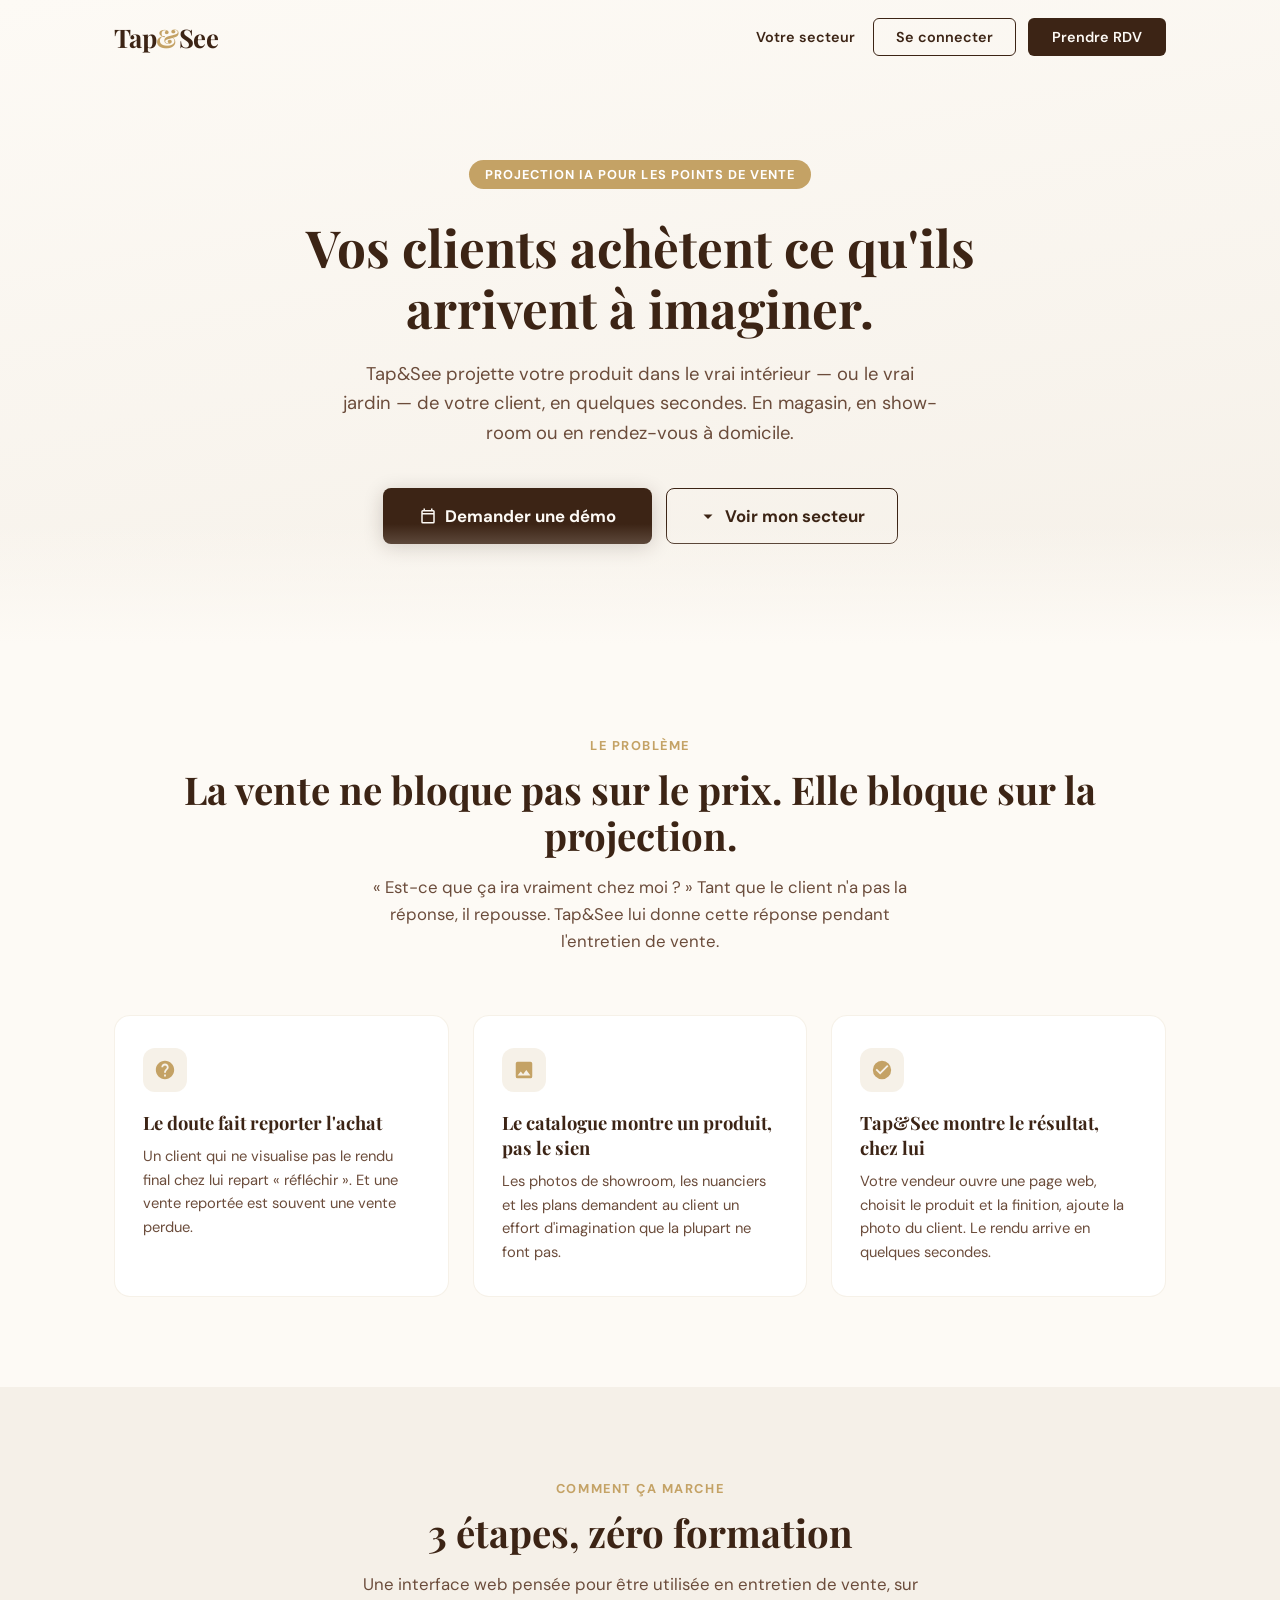
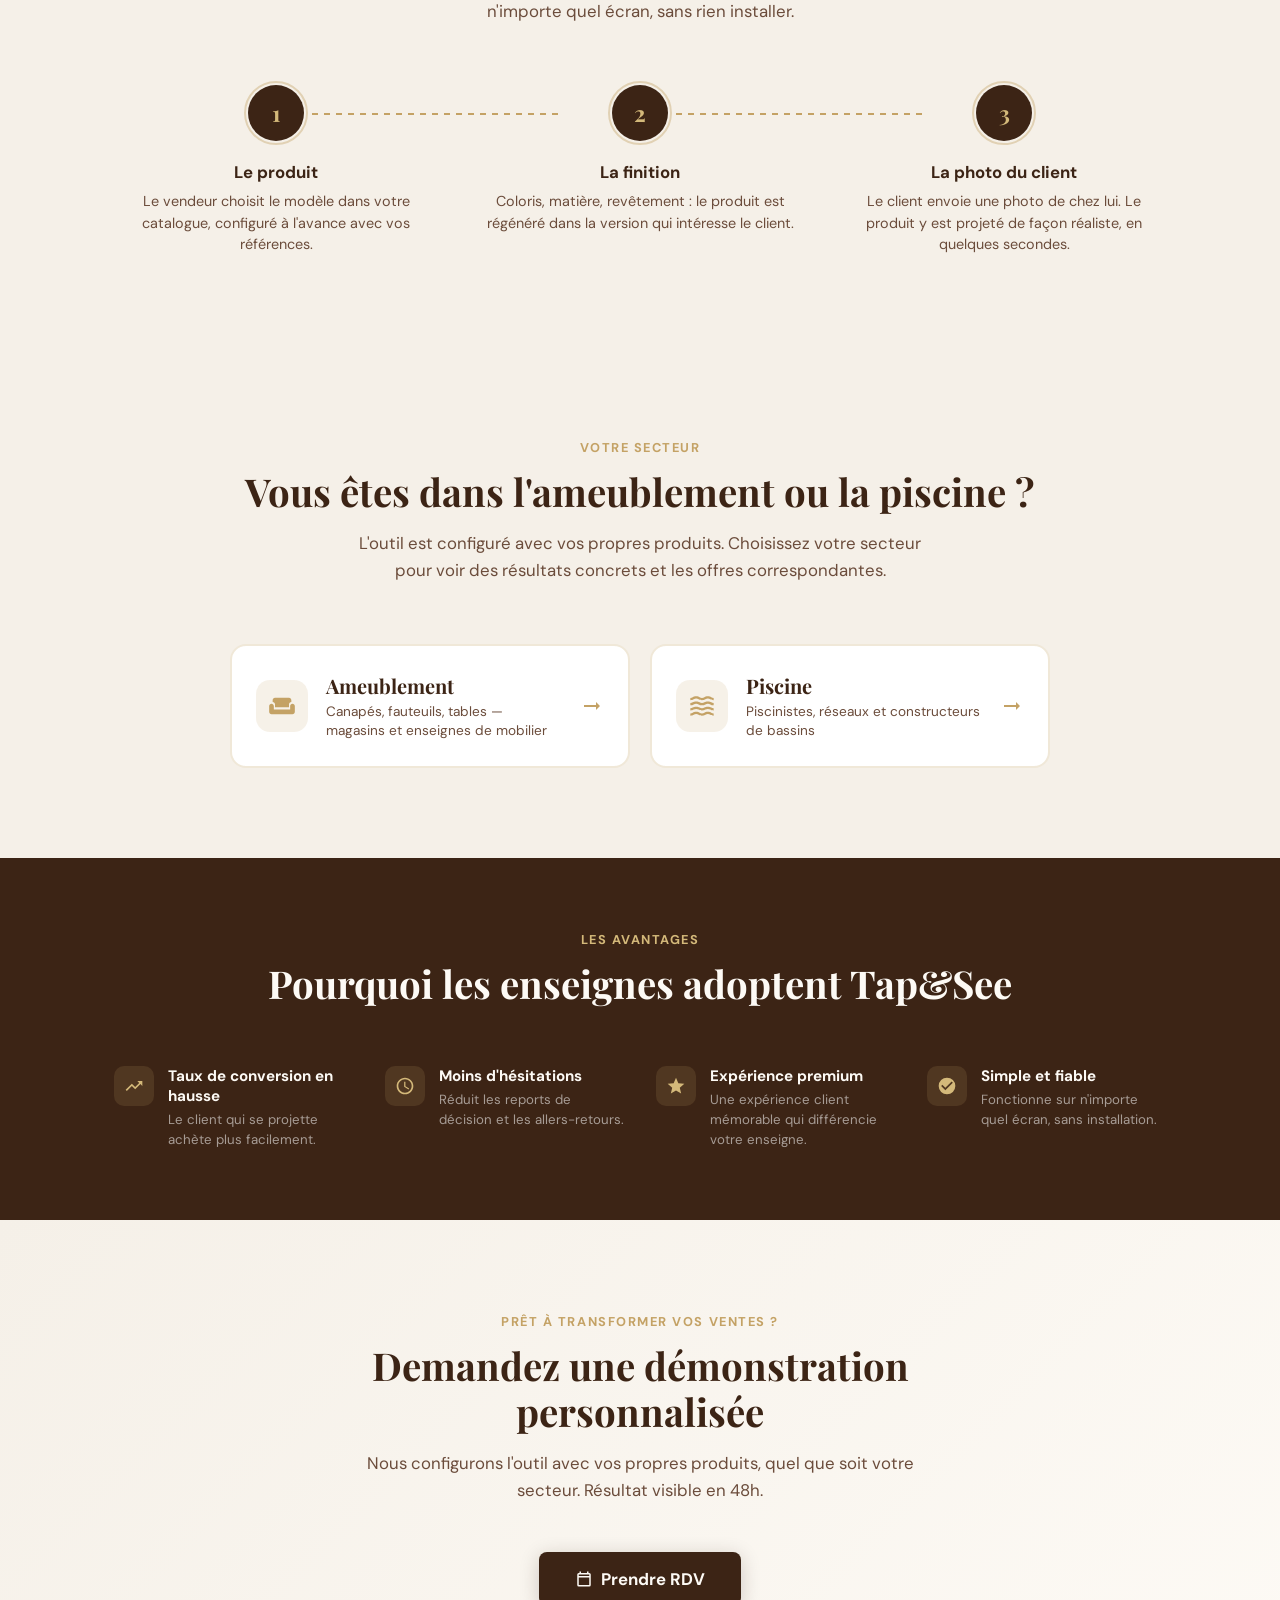
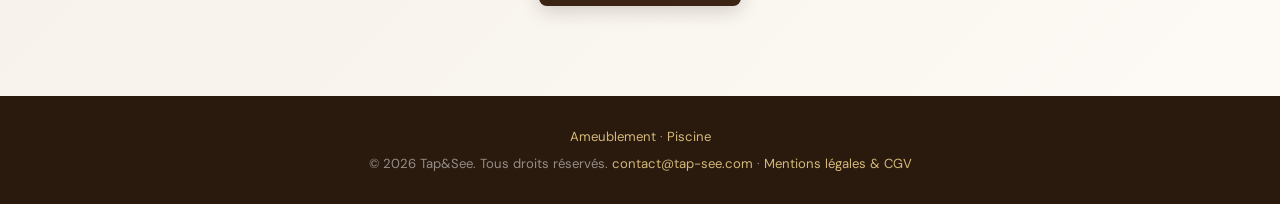
==== commit 2d379037: "Section secteur : liens directs vers les pages dédiées - Les cartes Ameublement / Piscine deviennent" ====
--- a/index.html
+++ b/index.html
@@ -115,85 +115,23 @@
       <p class="section-subtitle">L'outil est configuré avec vos propres produits. Choisissez votre secteur pour voir des résultats concrets et les offres correspondantes.</p>
     </div>
 
-    <div class="sector-switch reveal" role="tablist" aria-label="Filtrer par secteur">
-      <button class="sector-btn" role="tab" id="tab-ameublement" data-sector="ameublement" aria-selected="false" aria-controls="panel-ameublement">
-        <span class="sector-btn-icon"><svg viewBox="0 0 24 24"><path d="M20 9V7a2 2 0 00-2-2H6a2 2 0 00-2 2v2a2 2 0 00-2 2v5h2v2h2v-2h8v2h2v-2h2v-5a2 2 0 00-2-2zM6 7h12v2.28c-.6.35-1 .98-1 1.72v2H7v-2c0-.74-.4-1.38-1-1.72V7z"/></svg></span>
-        <span>
+    <div class="sector-switch reveal">
+      <a class="sector-btn" href="ameublement.html">
+        <span class="sector-btn-icon"><svg viewBox="0 0 24 24" aria-hidden="true"><path d="M21 10c-1.1 0-2 .9-2 2v3H5v-3c0-1.1-.9-2-2-2s-2 .9-2 2v5c0 1.1.9 2 2 2h18c1.1 0 2-.9 2-2v-5c0-1.1-.9-2-2-2zm-3-5H6c-1.1 0-2 .9-2 2v1.5c1.1 0 2 .9 2 2V13h12v-2.5c0-1.1.9-2 2-2V7c0-1.1-.9-2-2-2z"/></svg></span>
+        <span class="sector-btn-text">
           <span class="sector-btn-name">Ameublement</span>
           <span class="sector-btn-desc">Canapés, fauteuils, tables — magasins et enseignes de mobilier</span>
         </span>
-      </button>
-      <button class="sector-btn" role="tab" id="tab-piscine" data-sector="piscine" aria-selected="false" aria-controls="panel-piscine">
-        <span class="sector-btn-icon"><svg viewBox="0 0 24 24"><path d="M2 18c1.5 0 2.5-1 4-1s2.5 1 4 1 2.5-1 4-1 2.5 1 4 1 2.5-1 4-1v2c-1.5 0-2.5 1-4 1s-2.5-1-4-1-2.5 1-4 1-2.5-1-4-1-2.5 1-4 1v-2zm4-4c1.5 0 2.5-1 4-1s2.5 1 4 1 2.5-1 4-1 2.5 1 4 1v2c-1.5 0-2.5-1-4-1s-2.5 1-4 1-2.5-1-4-1-2.5 1-4 1-2.5-1-4-1v-2h0zM7 3h2v9H7V3zm8 0h2v9h-2V3zM9 6h6v2H9V6z"/></svg></span>
-        <span>
+        <span class="sector-btn-arrow"><svg viewBox="0 0 24 24" aria-hidden="true"><path d="M16.01 11H4v2h12.01v3L20 12l-3.99-4v3z"/></svg></span>
+      </a>
+      <a class="sector-btn" href="piscine.html">
+        <span class="sector-btn-icon"><svg viewBox="0 0 24 24" aria-hidden="true"><path d="M17 16.99c-1.35 0-2.2.42-2.95.8-.65.33-1.18.6-2.05.6-.9 0-1.4-.25-2.05-.6-.75-.38-1.57-.8-2.95-.8s-2.2.42-2.95.8c-.65.33-1.17.6-2.05.6v1.95c1.35 0 2.2-.42 2.95-.8.65-.33 1.17-.6 2.05-.6s1.4.25 2.05.6c.75.38 1.57.8 2.95.8s2.2-.42 2.95-.8c.65-.33 1.18-.6 2.05-.6.9 0 1.4.25 2.05.6.75.38 1.57.8 2.95.8V18.4c-.9 0-1.4-.25-2.05-.6-.75-.39-1.57-.81-2.95-.81zm0-4.45c-1.35 0-2.2.43-2.95.8-.65.32-1.18.6-2.05.6-.9 0-1.4-.25-2.05-.6-.75-.38-1.57-.8-2.95-.8s-2.2.43-2.95.8c-.65.33-1.17.6-2.05.6v1.95c1.35 0 2.2-.43 2.95-.8.65-.33 1.17-.6 2.05-.6s1.4.25 2.05.6c.75.38 1.57.8 2.95.8s2.2-.43 2.95-.8c.65-.32 1.18-.6 2.05-.6.9 0 1.4.25 2.05.6.75.38 1.57.8 2.95.8v-1.95c-.9 0-1.4-.25-2.05-.6-.75-.38-1.57-.8-2.95-.8zm2.95-8.08c-.75-.38-1.58-.8-2.95-.8s-2.2.42-2.95.8c-.65.32-1.17.6-2.05.6s-1.4-.25-2.05-.6c-.75-.37-1.57-.8-2.95-.8s-2.2.42-2.95.8c-.65.33-1.17.6-2.05.6v1.93c1.35 0 2.2-.43 2.95-.8.65-.33 1.17-.6 2.05-.6s1.4.25 2.05.6c.75.38 1.57.8 2.95.8s2.2-.43 2.95-.8c.65-.33 1.18-.6 2.05-.6.9 0 1.4.25 2.05.6.75.38 1.57.8 2.95.8V5.04c-.9 0-1.4-.25-2.05-.58zM17 8.09c-1.35 0-2.2.43-2.95.8-.65.32-1.18.6-2.05.6-.9 0-1.4-.25-2.05-.6-.75-.38-1.57-.8-2.95-.8s-2.2.43-2.95.8c-.65.33-1.17.6-2.05.6v1.95c1.35 0 2.2-.43 2.95-.8.65-.33 1.17-.6 2.05-.6s1.4.25 2.05.6c.75.38 1.57.8 2.95.8s2.2-.43 2.95-.8c.65-.32 1.18-.6 2.05-.6.9 0 1.4.25 2.05.6.75.38 1.57.8 2.95.8V9.49c-.9 0-1.4-.25-2.05-.6-.75-.38-1.57-.8-2.95-.8z"/></svg></span>
+        <span class="sector-btn-text">
           <span class="sector-btn-name">Piscine</span>
           <span class="sector-btn-desc">Piscinistes, réseaux et constructeurs de bassins</span>
         </span>
-      </button>
-    </div>
-
-    <!-- Panneau AMEUBLEMENT -->
-    <div class="sector-panel" id="panel-ameublement" role="tabpanel" aria-labelledby="tab-ameublement" hidden>
-      <div class="sector-panel-head">
-        <h3>Le canapé du catalogue, dans le salon du client</h3>
-        <p>Le vendeur change le coloris, projette le modèle dans la photo du salon, et le client voit exactement ce qu'il va recevoir.</p>
-      </div>
-      <div class="showcase-pair">
-        <div class="showcase-img-wrap">
-          <div class="stag before">Photo du client</div>
-          <img src="original-client.jpg" alt="Salon du client avant projection du canapé" loading="lazy">
-        </div>
-        <div class="showcase-arrow">
-          <svg viewBox="0 0 24 24"><path d="M16.01 11H4v2h12.01v3L20 12l-3.99-4v3z"/></svg>
-        </div>
-        <div class="showcase-img-wrap">
-          <div class="stag after">Projection Tap&See</div>
-          <img src="anita-projection.png" alt="Canapé Anita projeté dans le salon du client par Tap&See" loading="lazy">
-        </div>
-      </div>
-      <div class="sector-points">
-        <div class="sector-point"><strong>Tous les coloris, sans stock</strong><span>Cuir, tissu, velours : le modèle est régénéré dans le revêtement demandé, même s'il n'est pas en magasin.</span></div>
-        <div class="sector-point"><strong>Le vrai salon du client</strong><span>Murs, sol, luminosité : le produit s'intègre à la photo réelle, pas à un décor générique.</span></div>
-        <div class="sector-point"><strong>Utilisable pendant la vente</strong><span>Le vendeur reste avec le client, l'écran fait le reste. Aucune formation nécessaire.</span></div>
-      </div>
-      <div class="sector-cta">
-        <a href="ameublement.html" class="btn-primary">
-          <svg viewBox="0 0 24 24"><path d="M16.01 11H4v2h12.01v3L20 12l-3.99-4v3z"/></svg>
-          Voir la page Ameublement
-        </a>
-      </div>
-    </div>
-
-    <!-- Panneau PISCINE -->
-    <div class="sector-panel" id="panel-piscine" role="tabpanel" aria-labelledby="tab-piscine" hidden>
-      <div class="sector-panel-head">
-        <h3>Le bassin projeté dans le jardin réel du client</h3>
-        <p>Le commercial teste plusieurs bassins et finitions sur la photo du jardin, en rendez-vous, devant le client.</p>
-      </div>
-      <div class="showcase-pair">
-        <div class="showcase-img-wrap">
-          <div class="stag before">Photo du jardin</div>
-          <img src="piscine-jardin-original.jpg" alt="Jardin du client avant installation de la piscine" loading="lazy">
-        </div>
-        <div class="showcase-arrow">
-          <svg viewBox="0 0 24 24"><path d="M16.01 11H4v2h12.01v3L20 12l-3.99-4v3z"/></svg>
-        </div>
-        <div class="showcase-img-wrap">
-          <div class="stag after">Projection Tap&See</div>
-          <img src="piscine-tap-see.jpg" alt="Piscine projetée dans le jardin du client par Tap&See" loading="lazy">
-        </div>
-      </div>
-      <div class="sector-points">
-        <div class="sector-point"><strong>Plusieurs bassins comparés</strong><span>Rectangulaire, ovale, hors-sol : le client compare les modèles dans son propre jardin en quelques secondes.</span></div>
-        <div class="sector-point"><strong>Aucun élément inventé</strong><span>Contrairement à une IA généraliste, seul le bassin que vous vendez est ajouté. Le jardin reste fidèle.</span></div>
-        <div class="sector-point"><strong>En show-room ou à domicile</strong><span>Fonctionne sur tablette comme sur ordinateur, partout où se joue le rendez-vous.</span></div>
-      </div>
-      <div class="sector-cta">
-        <a href="piscine.html" class="btn-primary">
-          <svg viewBox="0 0 24 24"><path d="M16.01 11H4v2h12.01v3L20 12l-3.99-4v3z"/></svg>
-          Voir la page Piscine
-        </a>
-      </div>
+        <span class="sector-btn-arrow"><svg viewBox="0 0 24 24" aria-hidden="true"><path d="M16.01 11H4v2h12.01v3L20 12l-3.99-4v3z"/></svg></span>
+      </a>
     </div>
   </div>
 </section>
@@ -243,7 +181,7 @@
 <footer>
   <div class="container">
     <p><a href="ameublement.html">Ameublement</a> · <a href="piscine.html">Piscine</a></p>
-    <p style="margin-top:10px">© 2026 Tap&See. Tous droits réservés. <a href="mailto:tap-see@hotmail.com">tap-see@hotmail.com</a> · <a href="mentions-legales.html">Mentions légales & CGV</a></p>
+    <p style="margin-top:10px">© 2026 Tap&See. Tous droits réservés. <a href="mailto:contact@tap-see.com">contact@tap-see.com</a> · <a href="mentions-legales.html">Mentions légales & CGV</a></p>
   </div>
 </footer>
 
@@ -254,36 +192,5 @@
 </a>
 
 <script src="main.js"></script>
-<script>
-// ── Filtre secteur ──
-const sectorBtns = document.querySelectorAll('.sector-btn');
-const sectorPanels = document.querySelectorAll('.sector-panel');
-
-function selectSector(sector, scroll) {
-  sectorBtns.forEach(btn => btn.setAttribute('aria-selected', String(btn.dataset.sector === sector)));
-  sectorPanels.forEach(panel => panel.hidden = panel.id !== 'panel-' + sector);
-  try { localStorage.setItem('tapsee-secteur', sector); } catch (e) {}
-  if (scroll) {
-    document.getElementById('panel-' + sector).scrollIntoView({ behavior: 'smooth', block: 'start' });
-  }
-}
-
-sectorBtns.forEach(btn => {
-  btn.addEventListener('click', () => selectSector(btn.dataset.sector, true));
-});
-
-// Pré-sélection : ?secteur=piscine, #piscine, ou dernier choix mémorisé
-const params = new URLSearchParams(window.location.search);
-const wanted = params.get('secteur') || window.location.hash.replace('#', '');
-let initial = null;
-if (wanted === 'piscine' || wanted === 'ameublement') {
-  initial = wanted;
-} else {
-  try { initial = localStorage.getItem('tapsee-secteur'); } catch (e) {}
-}
-if (initial === 'piscine' || initial === 'ameublement') {
-  selectSector(initial, false);
-}
-</script>
 </body>
 </html>
--- a/styles.css
+++ b/styles.css
@@ -202,33 +202,19 @@
 .why-card h3{font-family:'Playfair Display',serif;font-size:1.15rem;font-weight:700;color:var(--brown);margin-bottom:10px}
 .why-card p{font-size:.92rem;color:var(--brown-mid);line-height:1.6}
 
-/* ── FILTRE SECTEUR ── */
+/* ── FILTRE SECTEUR (accueil) ── */
 .sector{background:var(--beige)}
-.sector-switch{display:flex;flex-wrap:wrap;gap:20px;justify-content:center;margin-bottom:52px}
-.sector-btn{flex:1 1 300px;max-width:380px;background:var(--white);border:2px solid rgba(196,162,101,.25);border-radius:16px;padding:26px 28px;cursor:pointer;text-align:left;font-family:inherit;display:flex;align-items:center;gap:18px;transition:border-color .3s,box-shadow .3s,transform .3s}
-.sector-btn:hover{transform:translateY(-3px);box-shadow:0 12px 32px rgba(42,26,14,.08)}
-.sector-btn[aria-selected="true"]{border-color:var(--gold);background:var(--brown);box-shadow:0 12px 40px rgba(42,26,14,.18)}
+.sector-switch{display:flex;flex-wrap:wrap;gap:20px;justify-content:center}
+.sector-btn{flex:1 1 300px;max-width:400px;background:var(--white);border:2px solid rgba(196,162,101,.25);border-radius:16px;padding:26px 24px;text-decoration:none;display:flex;align-items:center;gap:18px;transition:border-color .3s,box-shadow .3s,transform .3s}
+.sector-btn:hover{transform:translateY(-3px);border-color:var(--gold);box-shadow:0 12px 32px rgba(42,26,14,.1)}
 .sector-btn-icon{width:52px;height:52px;border-radius:14px;background:rgba(196,162,101,.15);display:flex;align-items:center;justify-content:center;flex-shrink:0}
-.sector-btn-icon svg{width:26px;height:26px;fill:var(--gold)}
-.sector-btn[aria-selected="true"] .sector-btn-icon{background:rgba(196,162,101,.25)}
-.sector-btn>span{display:block}
+.sector-btn-icon svg{width:28px;height:28px;fill:var(--gold)}
+.sector-btn-text{flex:1}
 .sector-btn-name{display:block;font-family:'Playfair Display',serif;font-size:1.25rem;font-weight:700;color:var(--brown);margin-bottom:3px}
 .sector-btn-desc{display:block;font-size:.85rem;color:var(--brown-mid);line-height:1.4}
-.sector-btn[aria-selected="true"] .sector-btn-name{color:var(--cream)}
-.sector-btn[aria-selected="true"] .sector-btn-desc{color:rgba(255,255,255,.6)}
-
-.sector-panel[hidden]{display:none}
-.sector-panel{animation:fadeUp .5s ease}
-@keyframes fadeUp{from{opacity:0;transform:translateY(20px)}to{opacity:1;transform:translateY(0)}}
-.sector-panel-head{text-align:center;margin-bottom:32px}
-.sector-panel-head h3{font-family:'Playfair Display',serif;font-size:clamp(1.3rem,2.5vw,1.9rem);font-weight:700;color:var(--brown);margin-bottom:10px}
-.sector-panel-head p{color:var(--brown-mid);font-size:1rem;max-width:600px;margin:0 auto;line-height:1.6}
-.sector-panel .showcase-pair{margin-bottom:32px}
-.sector-points{display:grid;grid-template-columns:repeat(auto-fit,minmax(240px,1fr));gap:18px;margin-bottom:36px}
-.sector-point{background:var(--white);border-radius:12px;padding:20px 22px;border:1px solid rgba(196,162,101,.15)}
-.sector-point strong{display:block;font-size:.95rem;color:var(--brown);margin-bottom:5px}
-.sector-point span{font-size:.86rem;color:var(--brown-mid);line-height:1.5}
-.sector-cta{text-align:center}
+.sector-btn-arrow{flex-shrink:0;display:flex;align-items:center;transition:transform .3s}
+.sector-btn-arrow svg{width:24px;height:24px;fill:var(--gold)}
+.sector-btn:hover .sector-btn-arrow{transform:translateX(4px)}
 
 /* ── SÉLECTEUR DE SECTEUR (pages dédiées, dans le hero) ── */
 .sector-pills{display:flex;flex-wrap:wrap;align-items:center;justify-content:center;gap:8px;margin-bottom:26px;font-size:.85rem}
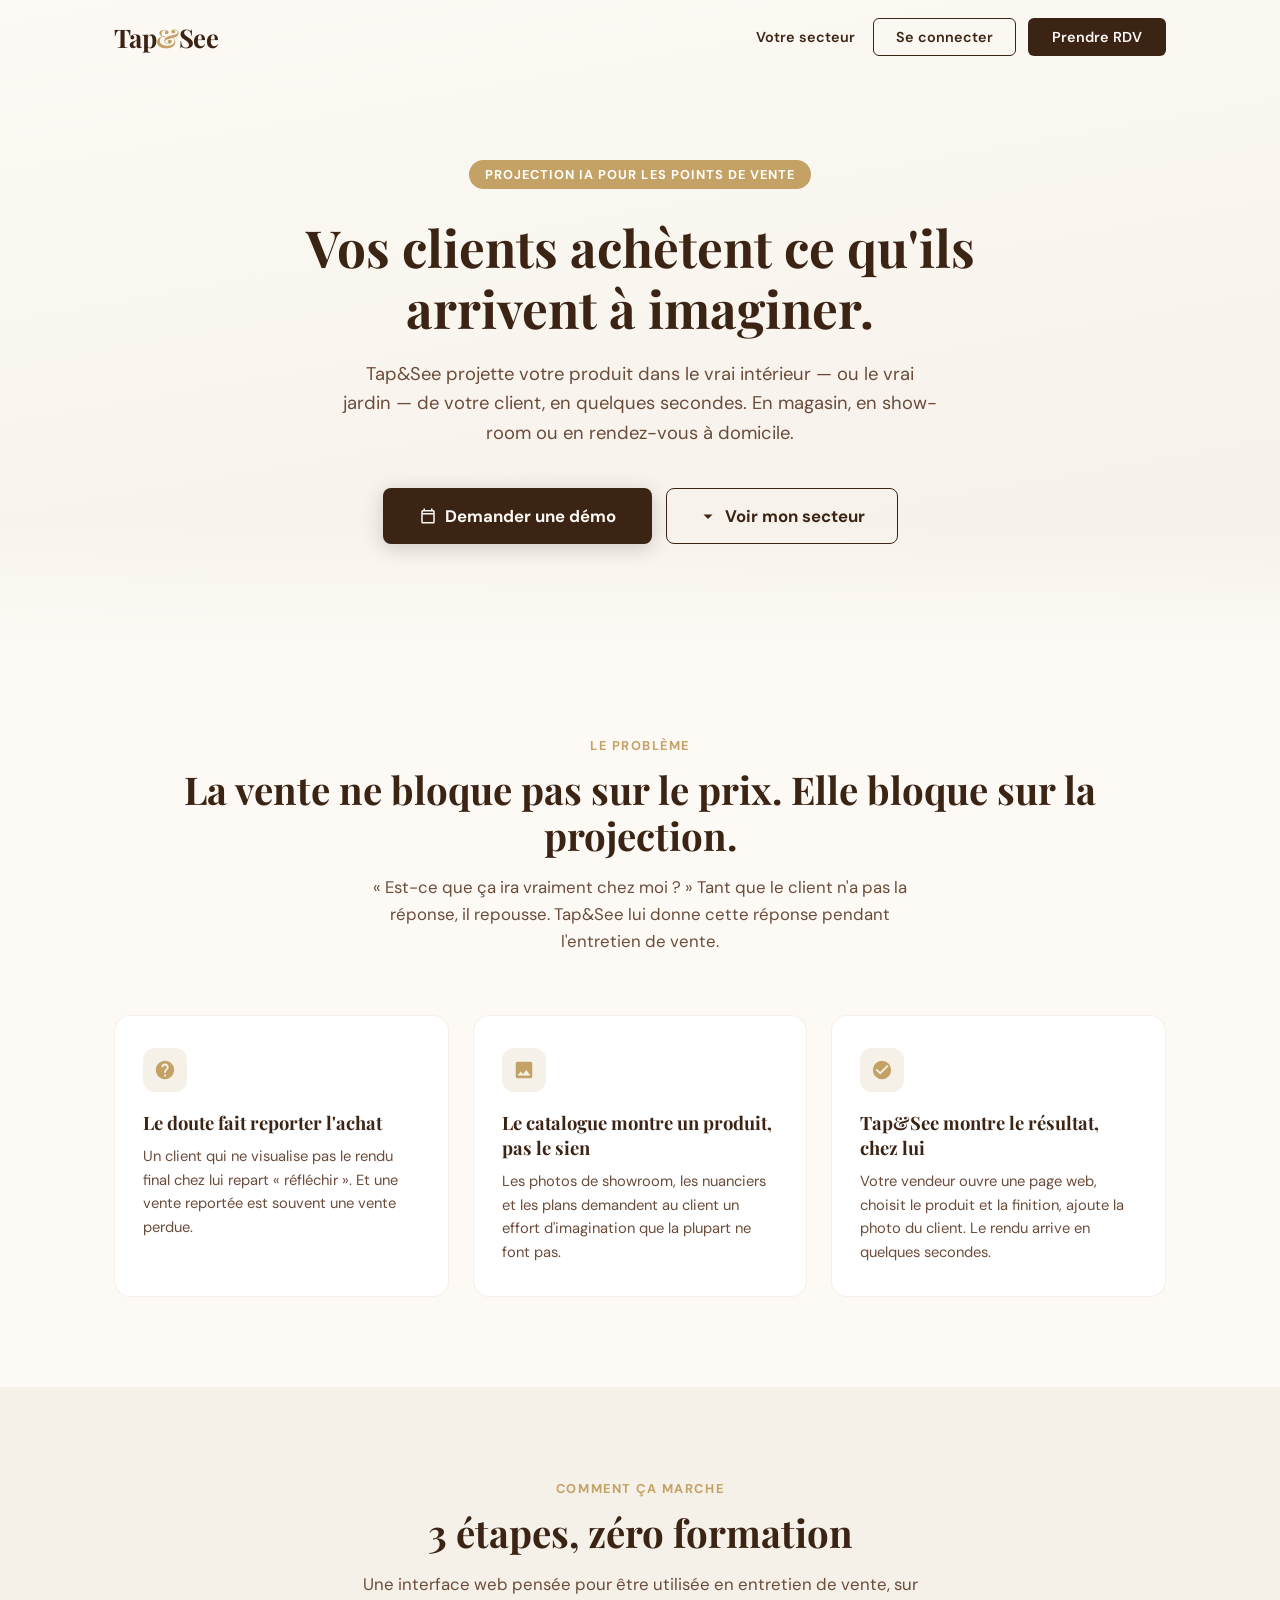
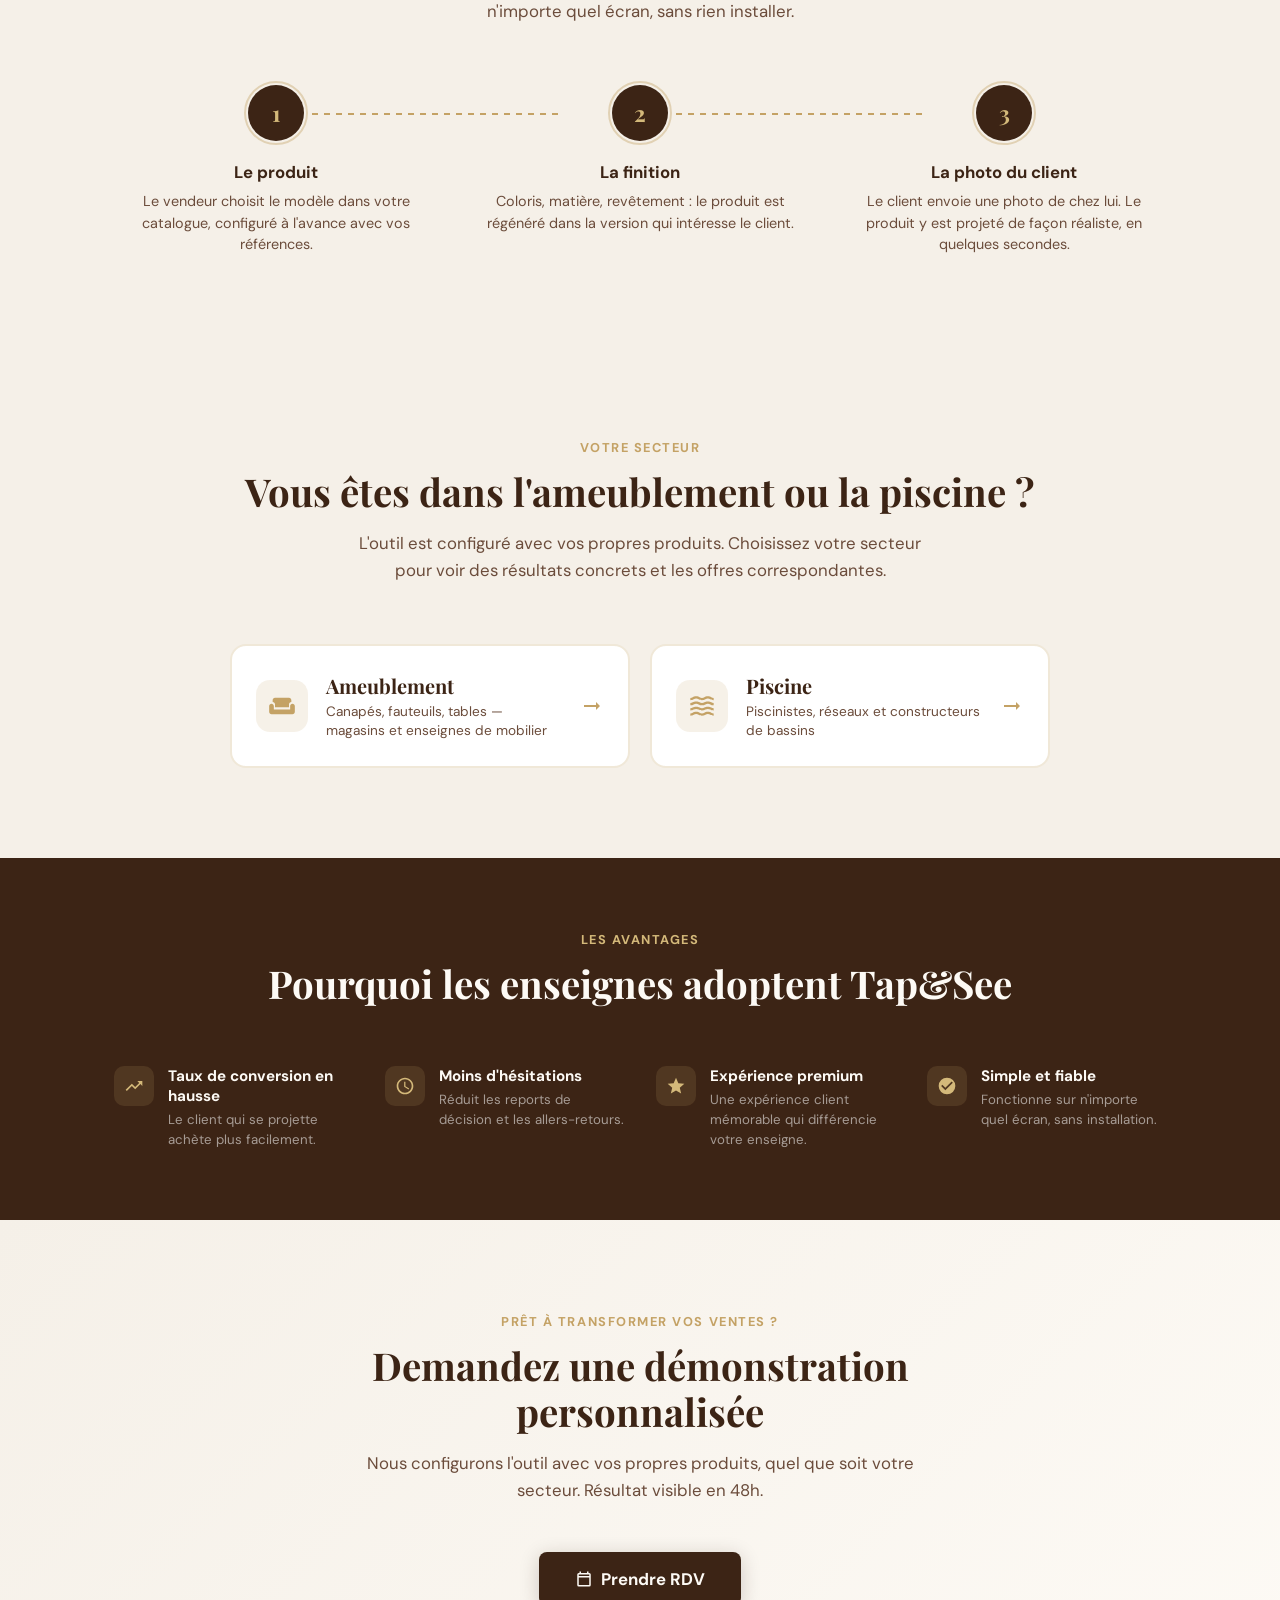
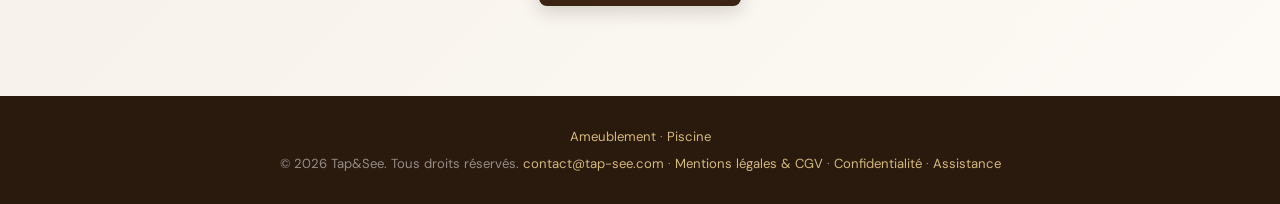
==== commit 275bc125: "Pages Assistance et Politique de confidentialité (exigées par Stripe) - assistance.html : contact, p" ====
--- a/index.html
+++ b/index.html
@@ -181,7 +181,7 @@
 <footer>
   <div class="container">
     <p><a href="ameublement.html">Ameublement</a> · <a href="piscine.html">Piscine</a></p>
-    <p style="margin-top:10px">© 2026 Tap&See. Tous droits réservés. <a href="mailto:contact@tap-see.com">contact@tap-see.com</a> · <a href="mentions-legales.html">Mentions légales & CGV</a></p>
+    <p style="margin-top:10px">© 2026 Tap&See. Tous droits réservés. <a href="mailto:contact@tap-see.com">contact@tap-see.com</a> · <a href="mentions-legales.html">Mentions légales & CGV</a> · <a href="politique-confidentialite.html">Confidentialité</a> · <a href="assistance.html">Assistance</a></p>
   </div>
 </footer>
 
--- a/styles.css
+++ b/styles.css
@@ -33,7 +33,8 @@
 
 /* ── HERO ── */
 .hero{padding:160px 0 100px;text-align:center;background:linear-gradient(170deg,var(--cream) 0%,var(--beige) 100%);position:relative;overflow:hidden}
-.hero::after{content:'';position:absolute;bottom:0;left:0;width:100%;height:120px;background:linear-gradient(to bottom,transparent,var(--cream))}
+.hero::after{content:'';position:absolute;bottom:0;left:0;width:100%;height:120px;background:linear-gradient(to bottom,transparent,var(--cream));pointer-events:none}
+.hero .container{position:relative;z-index:1}
 .hero h1{font-family:'Playfair Display',serif;font-size:clamp(2rem,5vw,3.2rem);font-weight:700;color:var(--brown);max-width:800px;margin:0 auto 20px;line-height:1.2}
 .hero p{font-size:1.15rem;color:var(--brown-mid);max-width:600px;margin:0 auto 40px;line-height:1.6}
 .hero .badge{display:inline-block;background:var(--gold);color:var(--white);padding:6px 16px;border-radius:20px;font-size:.8rem;font-weight:700;letter-spacing:.08em;text-transform:uppercase;margin-bottom:28px}
@@ -123,6 +124,27 @@
 .price-card.featured .price-desc{color:rgba(255,255,255,.6)}
 .price-card.featured .price-feat{color:rgba(255,255,255,.8)}
 .price-card.featured .price-feat li::before{color:var(--gold-light)}
+.price-period{display:flex;justify-content:space-between;align-items:center;gap:8px;font-size:.72rem;font-weight:700;letter-spacing:.1em;text-transform:uppercase;color:var(--brown-mid);margin-bottom:8px}
+.price-offer{background:var(--gold-light);color:var(--brown-dark);border-radius:20px;padding:3px 10px;font-size:.72rem;letter-spacing:0;text-transform:none}
+.price-commit{font-weight:400;letter-spacing:0;text-transform:none;font-size:.78rem}
+.price-tag--serif{font-family:'Playfair Display',serif}
+.price-tag--serif small{font-family:'DM Sans',sans-serif}
+.price-sub{font-size:.85rem;color:var(--brown-mid);line-height:1.5;margin:6px 0 16px}
+.price-sub strong{color:var(--brown)}
+.price-monthly{background:rgba(196,162,101,.12);border-radius:10px;padding:14px 16px;margin-bottom:20px}
+.price-monthly-tag{font-family:'Playfair Display',serif;font-size:1.5rem;font-weight:700;color:var(--brown);line-height:1.2}
+.price-monthly-tag small{font-family:'DM Sans',sans-serif;font-size:.8rem;font-weight:500}
+.price-monthly-setup{font-size:.82rem;color:var(--brown-mid);margin-top:4px}
+.price-card.featured .price-period{color:var(--gold-light)}
+.price-card.featured .price-commit{color:rgba(255,255,255,.75)}
+.price-card.featured .price-sub{color:rgba(255,255,255,.7)}
+.price-card.featured .price-sub strong{color:var(--cream)}
+.price-card.featured .price-monthly{background:rgba(255,255,255,.08)}
+.price-card.featured .price-monthly-tag{color:var(--cream)}
+.price-card.featured .price-monthly-setup{color:rgba(255,255,255,.6)}
+.price-options{background:var(--white);border:1px solid rgba(196,162,101,.12);border-radius:16px;padding:24px 28px;margin-top:32px;font-size:.95rem;color:var(--brown-mid);line-height:1.6}
+.price-options strong{color:var(--brown)}
+.price-options-title{font-family:'Playfair Display',serif;font-weight:700;font-size:1.1rem;color:var(--brown);margin-bottom:4px}
 .price-card.featured .btn-price{background:var(--gold);color:var(--brown-dark)}
 .price-card.featured .btn-price:hover{background:var(--gold-light)}
 .featured-badge{position:absolute;top:-12px;left:50%;transform:translateX(-50%);background:var(--gold);color:var(--brown-dark);padding:4px 18px;border-radius:20px;font-size:.72rem;font-weight:700;letter-spacing:.08em;text-transform:uppercase;white-space:nowrap}
@@ -137,6 +159,20 @@
 .price-feat{list-style:none;margin-bottom:28px;flex:1}
 .price-feat li{padding:6px 0;font-size:.88rem;color:var(--brown-mid);position:relative;padding-left:22px}
 .price-feat li::before{content:'✓';position:absolute;left:0;color:var(--gold);font-weight:700}
+.price-annual{font-size:.85rem;color:var(--brown-mid);background:rgba(196,162,101,.12);border-radius:10px;padding:10px 14px;margin:12px 0 4px;line-height:1.5}
+.price-annual strong{color:var(--brown)}
+.price-card.featured .price-annual{background:rgba(255,255,255,.08);color:rgba(255,255,255,.75)}
+.price-card.featured .price-annual strong{color:var(--gold-light)}
+.price-tag-quote{font-family:'Playfair Display',serif;font-size:2.4rem}
+.pricing-grid--detailed .price-feat{border-top:1px solid rgba(196,162,101,.2);padding-top:14px;margin-bottom:20px}
+.pricing-grid--detailed .featured .price-feat{border-top-color:rgba(255,255,255,.12)}
+.price-feat li strong{color:var(--brown)}
+.price-card.featured .price-feat li strong{color:var(--cream)}
+.price-note{font-size:.82rem;color:var(--brown-mid);line-height:1.45;margin-bottom:20px}
+.price-note strong{color:var(--brown)}
+.price-card.featured .price-note{color:rgba(255,255,255,.65)}
+.price-card.featured .price-note strong{color:var(--gold-light)}
+.pricing-grid--detailed .featured .price-feat li{color:rgba(255,255,255,.85)}
 .btn-price{display:block;text-align:center;padding:14px;border-radius:8px;background:var(--brown);color:var(--cream);text-decoration:none;font-weight:700;font-size:.95rem;transition:all .25s}
 .btn-price:hover{background:var(--brown-mid);transform:translateY(-1px)}
 
